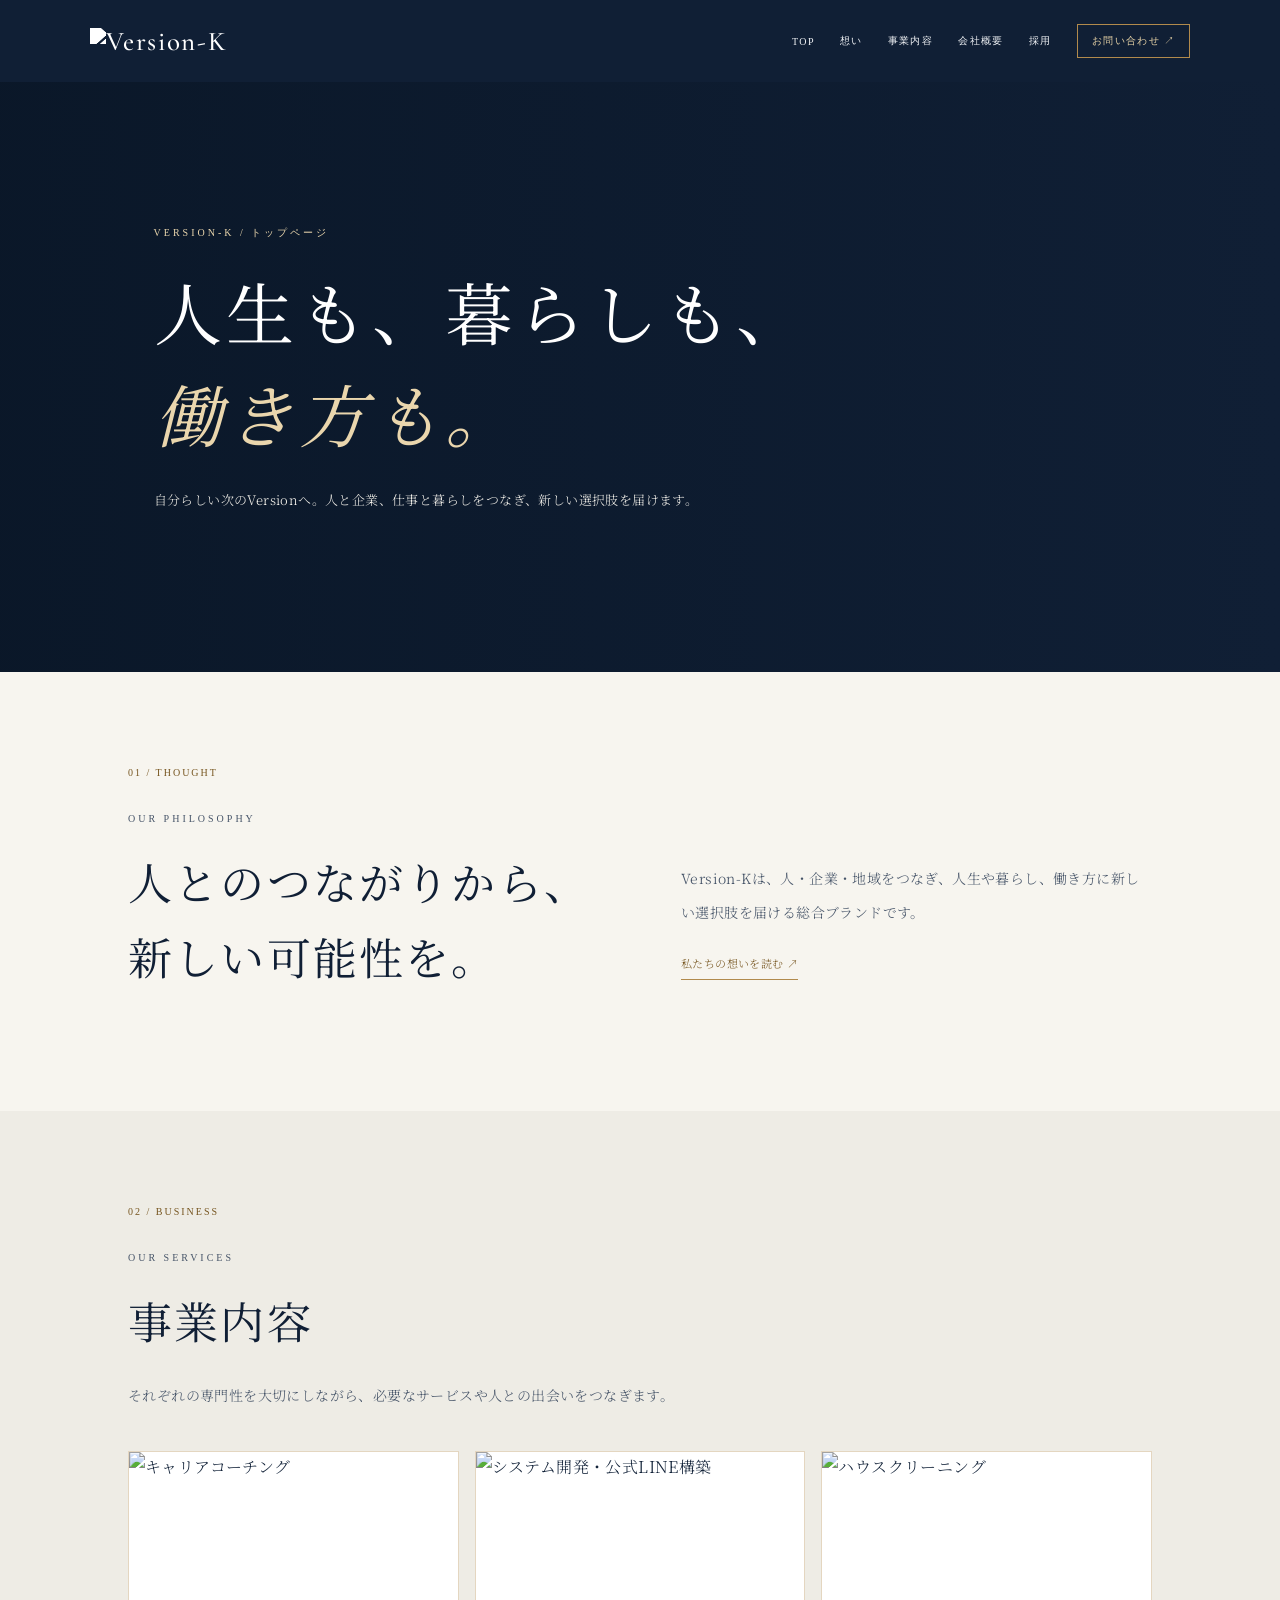
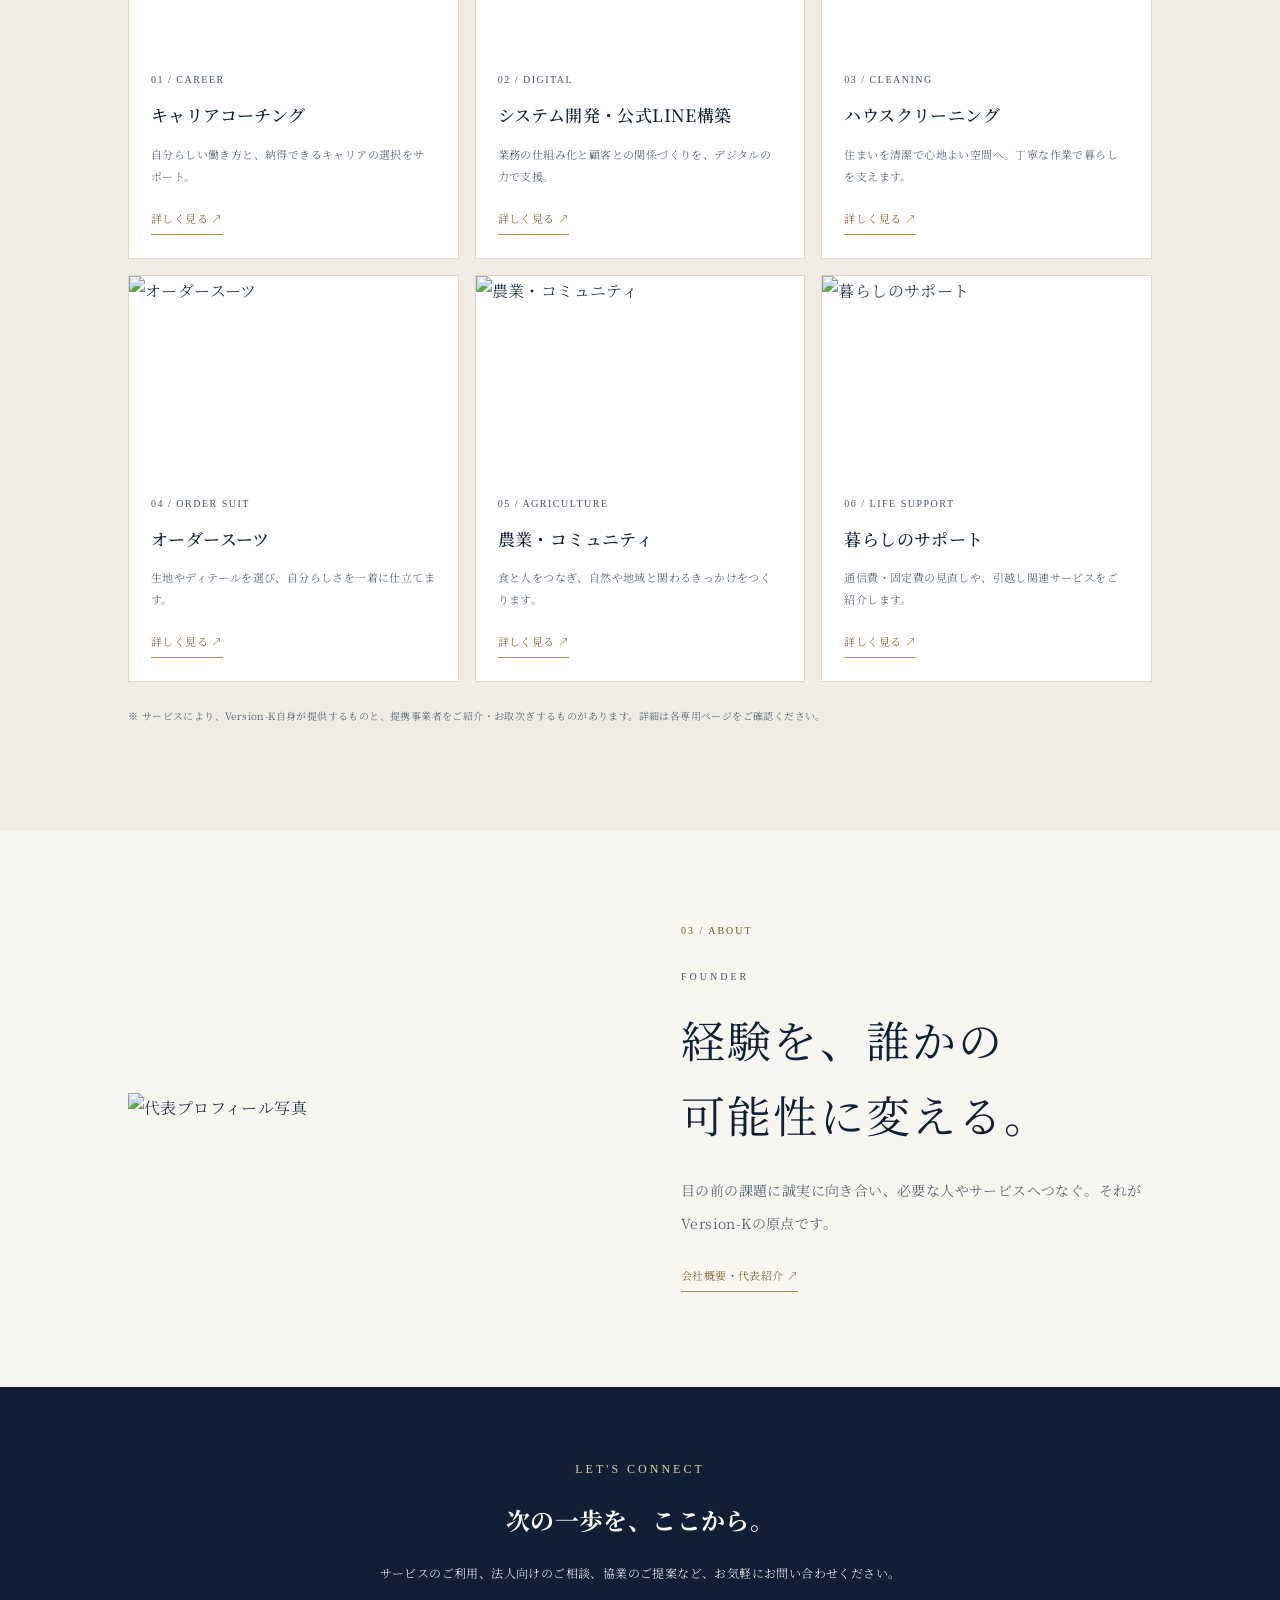
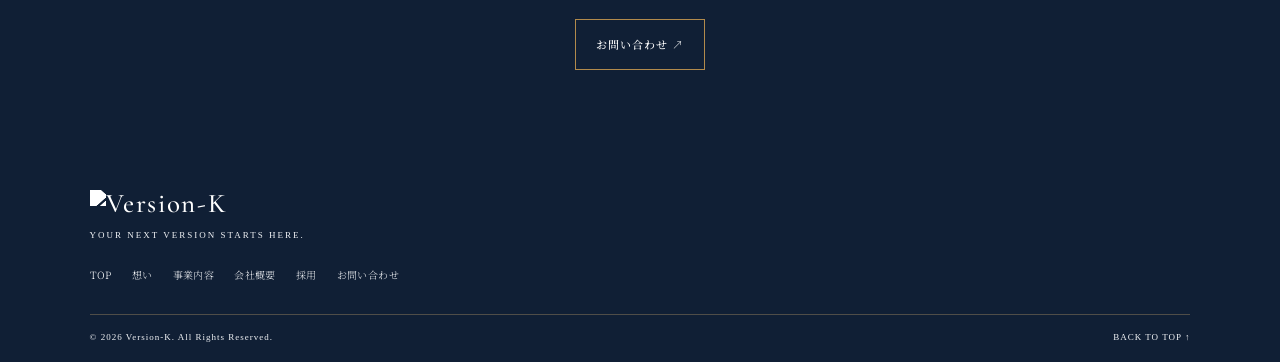
==== index.html @ 2d613522 "Add files via upload" ====
<!doctype html><html lang="ja"><head><meta charset="utf-8"><meta name="viewport" content="width=device-width,initial-scale=1"><meta name="description" content="Version-Kの公式サイト。キャリア、デジタル、暮らし、農業などのサービスをご案内します。"><meta name="theme-color" content="#101f35"><title>トップページ | Version-K</title><link rel="preconnect" href="https://fonts.googleapis.com"><link rel="preconnect" href="https://fonts.gstatic.com" crossorigin><link href="https://fonts.googleapis.com/css2?family=Cormorant+Garamond:wght@400;500;600;700&family=Noto+Serif+JP:wght@300;400;500;600;700&display=swap" rel="stylesheet"><link rel="stylesheet" href="style.css"></head><body><header class="header"><a class="logo" href="index.html" aria-label="Version-K ホーム"><img src="images/version-k-main-logo.png" alt="Version-K"></a><button class="menu-btn" aria-label="メニュー" aria-expanded="false"><i></i><i></i></button><nav class="nav"><a href="index.html">TOP</a><a href="thought.html">想い</a><a href="index.html#business">事業内容</a><a href="company.html">会社概要</a><a href="recruit.html">採用</a><a class="nav-cta" href="contact.html">お問い合わせ ↗</a></nav></header><main><section class="hero"><div class="hero-bg" style="background-image:url(https://images.unsplash.com/photo-1600210492486-724fe5c67fb0?auto=format&fit=crop&w=2200&q=85)"></div><div class="hero-inner"><p class="eyebrow">VERSION-K / トップページ</p><h1>人生も、暮らしも、<br><em>働き方も。</em></h1><p class="hero-copy">自分らしい次のVersionへ。人と企業、仕事と暮らしをつなぎ、新しい選択肢を届けます。</p></div></section>
<section class="section"><div class="section-tag">01 / THOUGHT</div><div class="split"><div><p class="eyebrow dark">OUR PHILOSOPHY</p><h2>人とのつながりから、<br>新しい可能性を。</h2></div><div><p class="lead">Version-Kは、人・企業・地域をつなぎ、人生や暮らし、働き方に新しい選択肢を届ける総合ブランドです。</p><a class="tile-link" href="thought.html">私たちの想いを読む ↗</a></div></div></section>
<section class="section soft" id="business"><div class="section-tag">02 / BUSINESS</div><p class="eyebrow dark">OUR SERVICES</p><h2>事業内容</h2><p class="lead">それぞれの専門性を大切にしながら、必要なサービスや人との出会いをつなぎます。</p><div class="tiles"><a class="tile" href="career.html"><img src="images/business-career.png" alt="キャリアコーチング" loading="lazy"><div class="tile-body"><small>01 / CAREER</small><h3>キャリアコーチング</h3><p>自分らしい働き方と、納得できるキャリアの選択をサポート。</p><span class="tile-link">詳しく見る ↗</span></div></a><a class="tile" href="digital.html"><img src="images/business-system.png" alt="システム開発・公式LINE構築" loading="lazy"><div class="tile-body"><small>02 / DIGITAL</small><h3>システム開発・公式LINE構築</h3><p>業務の仕組み化と顧客との関係づくりを、デジタルの力で支援。</p><span class="tile-link">詳しく見る ↗</span></div></a><a class="tile" href="cleaning.html"><img src="images/business-cleaning.png" alt="ハウスクリーニング" loading="lazy"><div class="tile-body"><small>03 / CLEANING</small><h3>ハウスクリーニング</h3><p>住まいを清潔で心地よい空間へ。丁寧な作業で暮らしを支えます。</p><span class="tile-link">詳しく見る ↗</span></div></a><a class="tile" href="suit.html"><img src="images/business-suit.png" alt="オーダースーツ" loading="lazy"><div class="tile-body"><small>04 / ORDER SUIT</small><h3>オーダースーツ</h3><p>生地やディテールを選び、自分らしさを一着に仕立てます。</p><span class="tile-link">詳しく見る ↗</span></div></a><a class="tile" href="agriculture.html"><img src="images/business-agriculture.jpg" alt="農業・コミュニティ" loading="lazy"><div class="tile-body"><small>05 / AGRICULTURE</small><h3>農業・コミュニティ</h3><p>食と人をつなぎ、自然や地域と関わるきっかけをつくります。</p><span class="tile-link">詳しく見る ↗</span></div></a><a class="tile" href="life-support.html"><img src="images/business-life-support.png" alt="暮らしのサポート" loading="lazy"><div class="tile-body"><small>06 / LIFE SUPPORT</small><h3>暮らしのサポート</h3><p>通信費・固定費の見直しや、引越し関連サービスをご紹介します。</p><span class="tile-link">詳しく見る ↗</span></div></a></div><p class="note">※ サービスにより、Version-K自身が提供するものと、提携事業者をご紹介・お取次ぎするものがあります。詳細は各専用ページをご確認ください。</p></section>
<section class="section"><div class="split"><img src="images/founder.jpg" alt="代表プロフィール写真" loading="lazy"><div><div class="section-tag">03 / ABOUT</div><p class="eyebrow dark">FOUNDER</p><h2>経験を、誰かの<br>可能性に変える。</h2><p class="lead">目の前の課題に誠実に向き合い、必要な人やサービスへつなぐ。それがVersion-Kの原点です。</p><a class="tile-link" href="company.html">会社概要・代表紹介 ↗</a></div></div></section>
<section class="cta"><p class="eyebrow dark">LET'S CONNECT</p><h2>次の一歩を、ここから。</h2><p>サービスのご利用、法人向けのご相談、協業のご提案など、お気軽にお問い合わせください。</p><a class="btn btn-dark" href="contact.html">お問い合わせ ↗</a></section>
</main><footer class="footer"><a class="logo" href="index.html" aria-label="Version-K ホーム"><img src="images/version-k-main-logo.png" alt="Version-K"></a><p>YOUR NEXT VERSION STARTS HERE.</p><nav class="footer-nav"><a href="index.html">TOP</a><a href="thought.html">想い</a><a href="index.html#business">事業内容</a><a href="company.html">会社概要</a><a href="recruit.html">採用</a><a href="contact.html">お問い合わせ</a></nav><div class="footer-bottom"><span>© <span id="year"></span> Version-K. All Rights Reserved.</span><a href="#">BACK TO TOP ↑</a></div></footer><script src="script.js"></script></body></html>
---- style.css ----
*{box-sizing:border-box}html{scroll-behavior:smooth;scroll-padding-top:85px}body{margin:0;background:#f7f6f1;color:#28312b;font-family:"Noto Sans JP",sans-serif;font-weight:300;line-height:1.9}a{color:inherit;text-decoration:none}.header{height:82px;padding:0 7%;display:flex;align-items:center;justify-content:space-between;background:#202923;position:sticky;top:0;z-index:50}.logo{font:500 27px "Playfair Display",serif;letter-spacing:.5px;color:#f5f3ec}.logo span{color:#aab28d}.nav{display:flex;align-items:center;gap:25px;font:10px "Playfair Display",serif;letter-spacing:1.4px;color:#e8e8df}.nav a:hover{color:#b7c09d}.nav-cta{border:1px solid #687267;padding:9px 14px}.menu-btn{display:none}.hero{min-height:590px;position:relative;display:flex;align-items:center;color:#fff;background:#202923;overflow:hidden}.hero-bg{position:absolute;inset:0;background-position:center;background-size:cover;opacity:.58}.hero:after{content:"";position:absolute;inset:0;background:linear-gradient(90deg,rgba(20,29,24,.88),rgba(20,29,24,.28))}.hero-inner{position:relative;z-index:1;margin-left:12%;max-width:760px;padding:90px 7% 90px 0}.eyebrow{font:10px "Playfair Display",serif;letter-spacing:3px;color:#b4bd9b;margin:0 0 20px}.hero h1{font-size:clamp(38px,5.5vw,68px);line-height:1.5;font-weight:400;letter-spacing:.07em;margin:0}.hero h1 em{font-family:"Playfair Display",serif;font-weight:400}.hero-copy{font-size:13px;line-height:2.3;color:#e0e2d9;max-width:600px}.btn{display:inline-flex;align-items:center;gap:30px;padding:14px 20px;font-size:11px;letter-spacing:.08em;font-weight:500;margin-top:22px;transition:.2s}.btn-light{background:#f3f1e9;color:#26332b}.btn-dark{background:#26332b;color:#fff}.btn-outline{border:1px solid #aab39f;color:#fff}.section{padding:95px 10%}.section-tag{font:10px "Playfair Display",serif;letter-spacing:2px;color:#879078;margin-bottom:35px}.eyebrow.dark{color:#7e876e}.section h2{font-size:clamp(29px,4vw,44px);font-weight:400;line-height:1.7;letter-spacing:.05em;margin:0 0 22px}.lead{font-size:14px;color:#667067;line-height:2.4;max-width:820px}.tiles{display:grid;grid-template-columns:repeat(3,1fr);gap:16px;margin-top:38px}.tile{background:#eeeee7;transition:.25s}.tile:hover{transform:translateY(-4px)}.tile img,.tile .tile-photo{width:100%;height:190px;object-fit:cover;display:block}.tile-body{padding:20px 22px 23px}.tile small{font:10px "Playfair Display",serif;letter-spacing:1.5px;color:#8a927d}.tile h3{font-size:17px;font-weight:500;margin:7px 0}.tile p{font-size:11px;color:#70786e;line-height:2}.tile-link{display:inline-block;font-size:11px;border-bottom:1px solid #aeb4a3;padding-bottom:5px;margin-top:10px}.split{display:grid;grid-template-columns:1fr 1fr;gap:8%;align-items:center}.split img{width:100%;max-height:540px;object-fit:cover}.soft{background:#eeeee7}.dark-section{background:#202923;color:#fff}.dark-section .lead{color:#c9cec4}.points{display:grid;grid-template-columns:repeat(3,1fr);gap:25px;margin-top:35px}.point{border-top:1px solid #cdd0c4;padding-top:18px}.point b{font:12px "Playfair Display",serif;color:#929b80}.point h3{font-size:15px;font-weight:500;margin:10px 0}.point p{font-size:11px;color:#727b71}.dark-section .point{border-color:#59635a}.dark-section .point p{color:#c4cabe}.cta{background:#e9e7dd;text-align:center;padding:75px 8%}.cta p{font-size:12px;color:#727a70}.footer{background:#202923;color:#eae9e0;padding:45px 7% 20px}.footer>p{font:9px "Playfair Display",serif;color:#aab28d;letter-spacing:2px}.footer-nav{display:flex;gap:20px;flex-wrap:wrap;font-size:10px;color:#d0d4ca;margin-top:25px}.footer-bottom{border-top:1px solid #485149;margin-top:30px;padding-top:17px;display:flex;justify-content:space-between;font:9px "Playfair Display",serif;letter-spacing:1px;color:#c1c7bb}.note{font-size:10px;color:#858b80;margin-top:24px}.gallery{display:grid;grid-template-columns:repeat(3,1fr);gap:12px;margin-top:30px}.gallery img{width:100%;height:260px;object-fit:cover}.contact-panel{max-width:760px;margin:auto;text-align:center}.contact-panel form{display:grid;gap:14px;text-align:left;margin-top:30px}.contact-panel label{font-size:12px}.contact-panel input,.contact-panel textarea,.contact-panel select{width:100%;padding:13px;border:1px solid #d5d7cd;background:#fff;font:13px inherit}.contact-panel textarea{min-height:140px}.contact-panel button{border:0;cursor:pointer;justify-self:center}.job{background:#fff;padding:25px;margin:15px 0}.job h3{margin:0 0 10px;font-weight:500}.job p{font-size:12px;color:#687067}
@media(max-width:900px){.nav{gap:14px}.nav a{font-size:9px}.tiles{grid-template-columns:repeat(2,1fr)}}
@media(max-width:700px){.header{height:70px;padding:0 6%}.menu-btn{display:flex;flex-direction:column;gap:6px;border:0;background:none;padding:10px}.menu-btn i{display:block;width:24px;height:1px;background:#f2f0e7}.nav{display:none;position:absolute;top:70px;left:0;right:0;background:#202923;padding:22px 7%;flex-direction:column;align-items:flex-start;gap:18px}.nav.open{display:flex}.hero{min-height:530px}.hero-inner{margin-left:8%;padding:70px 8% 70px 0}.section{padding:68px 7%}.tiles,.points,.split{grid-template-columns:1fr}.tile img,.tile .tile-photo{height:220px}.gallery{grid-template-columns:1fr 1fr}.gallery img{height:190px}.footer-bottom{flex-direction:column;gap:8px}.section h2{font-size:30px}}

/* VERSION-K unified luxury identity: Navy x Gold */
:root{--vk-navy:#101f35;--vk-navy-2:#1b2d47;--vk-gold:#c5a46a;--vk-gold-light:#e6d2a6;--vk-paper:#f7f5ef;--vk-ink:#1d2b3d;--vk-muted:#697586}
html,body,button,input,textarea,select{font-family:'Noto Serif JP',serif!important}
body{background:var(--vk-paper)!important;color:var(--vk-ink)!important;letter-spacing:.025em}
.header,.nav,.nav.open,.footer{background:var(--vk-navy)!important}
.logo{font-family:'Cormorant Garamond',serif!important;color:#fff!important;letter-spacing:.06em}
.logo span,.eyebrow,.section-tag,.tile small,.point b,.footer>p{color:var(--vk-gold)!important}
.nav,.footer-nav,.footer-bottom{color:#e9e4d8!important}
.nav a:hover,.footer a:hover{color:var(--vk-gold-light)!important}
.nav-cta{border-color:var(--vk-gold)!important}
.hero{background:var(--vk-navy)!important}
.hero:after{background:linear-gradient(90deg,rgba(10,24,43,.93),rgba(16,31,53,.35))!important}
.hero h1,.section h2,.tile h3,.point h3{font-family:'Noto Serif JP',serif!important}
.hero h1 em{font-family:'Cormorant Garamond','Noto Serif JP',serif!important;color:var(--vk-gold-light)!important}
.hero .eyebrow,.hero .eyebrow.dark{color:var(--vk-gold-light)!important}
.btn-dark,.dark-section{background:var(--vk-navy)!important}
.btn-light{background:var(--vk-gold)!important;color:var(--vk-navy)!important}
.btn-outline{border-color:var(--vk-gold)!important;color:#fff!important}
.section-tag,.eyebrow.dark{color:#9c7a42!important}
.tile{background:#fff!important;border:1px solid rgba(197,164,106,.28)}
.tile small,.tile-link,.point b{color:#9c7a42!important}
.tile-link{border-color:var(--vk-gold)!important}
.soft,.cta{background:#eeece5!important}
.cta h2{color:var(--vk-navy)!important}
.cta .btn{background:var(--vk-navy)!important;color:#fff!important}
.dark-section .lead,.dark-section .point p{color:#d6dce4!important}
.point{border-color:rgba(197,164,106,.55)!important}
.footer-bottom{border-color:rgba(197,164,106,.35)!important}

/* Version-K contact form */
.contact-section{background:var(--vk-paper)}
.contact-panel{max-width:780px;margin:0 auto;text-align:center}
.contact-lead{margin:0 auto 34px!important}
.vk-form{display:grid;gap:20px;text-align:left;margin:36px auto 0;max-width:680px}
.form-row{display:grid;gap:8px}
.form-row>label,.field-label{font-size:13px;font-weight:500;color:var(--vk-navy)}
.required{display:inline-block;margin-left:7px;padding:2px 7px;background:#f4e9e4;color:#9b4d36;font-size:10px;font-weight:400}
.optional{display:inline-block;margin-left:7px;padding:2px 7px;background:#eceeea;color:#6d776c;font-size:10px;font-weight:400}
.vk-form input:not([type=checkbox]),.vk-form textarea{width:100%;padding:14px 15px;border:1px solid #d8d6ce;background:#fff;border-radius:2px;color:var(--vk-ink);font:13px 'Noto Serif JP',serif;outline:none;transition:border-color .2s,box-shadow .2s}
.vk-form input:focus,.vk-form textarea:focus{border-color:var(--vk-gold);box-shadow:0 0 0 3px rgba(197,164,106,.13)}
.vk-form textarea{min-height:170px;resize:vertical;line-height:1.9}
.vk-form input::placeholder,.vk-form textarea::placeholder{color:#a5a8a5}
.vk-multi{position:relative}
.vk-multi-trigger{width:100%;min-height:52px;padding:13px 16px;border:1px solid #d8d6ce;background:#fff;color:#737b83;text-align:left;display:flex;align-items:center;justify-content:space-between;gap:14px;cursor:pointer;font:13px 'Noto Serif JP',serif}
.vk-multi-trigger .has-selection{color:var(--vk-navy)}
.vk-chevron{width:9px;height:9px;border-right:1px solid var(--vk-gold);border-bottom:1px solid var(--vk-gold);transform:rotate(45deg);margin:-5px 4px 0 0;flex:none}
.vk-multi-trigger[aria-expanded=true] .vk-chevron{transform:rotate(225deg);margin-top:5px}
.vk-multi-options{position:absolute;z-index:20;top:calc(100% + 5px);left:0;right:0;max-height:330px;overflow:auto;padding:14px 17px;background:#fff;border:1px solid rgba(197,164,106,.65);box-shadow:0 12px 30px rgba(16,31,53,.13)}
.vk-multi-options[hidden]{display:none}
.multi-group-title{margin:3px 0 9px;color:#92713c;font-size:11px;font-weight:600;letter-spacing:.04em}
.multi-option{display:flex;align-items:center;gap:10px;padding:8px 2px;font-size:12px;color:var(--vk-ink);cursor:pointer}
.multi-option input,.privacy-agree input{width:16px;height:16px;accent-color:var(--vk-navy);flex:none}
.multi-divider{height:1px;background:#e7e3d9;margin:10px 0 13px}
.field-help{font-size:10px;color:#858b91}
.privacy-agree{padding:15px 16px;background:#eeece5;font-size:11px;color:#566171}
.privacy-agree label{display:flex;align-items:center;gap:10px;cursor:pointer}
.privacy-agree a{color:#8c6b36;text-decoration:underline;text-underline-offset:3px}
.hp-field{position:absolute!important;left:-9999px!important;width:1px!important;height:1px!important;overflow:hidden!important}
.vk-submit{justify-self:center;min-width:260px;display:flex;align-items:center;justify-content:space-between;gap:45px;padding:16px 22px;border:1px solid var(--vk-gold);background:var(--vk-navy);color:#fff;font:13px 'Noto Serif JP',serif;letter-spacing:.08em;cursor:pointer;transition:.2s}
.vk-submit:hover{background:#1b3555;transform:translateY(-2px)}
.vk-submit:disabled{opacity:.6;cursor:wait;transform:none}
.form-status{min-height:1.5em;margin:0;text-align:center;font-size:12px}
.form-status.is-error{color:#a34232}
.form-note{text-align:center;color:#7c8490;font-size:10px;margin:0}
.contact-success{max-width:600px;margin:35px auto 0;padding:40px 25px;background:#fff;border:1px solid rgba(197,164,106,.4)}
.contact-success[hidden]{display:none}
.success-mark{width:48px;height:48px;margin:0 auto 18px;border-radius:50%;display:grid;place-items:center;background:var(--vk-navy);color:var(--vk-gold-light);font-size:24px}
.contact-success h3{font-size:20px;font-weight:500;color:var(--vk-navy)}
.contact-success p{font-size:13px;color:#697586}
@media(max-width:700px){.vk-form{gap:17px}.vk-multi-options{max-height:280px}.vk-submit{width:100%;min-width:0}.contact-success{padding:30px 18px}}
.privacy-panel{text-align:left;max-width:820px}.privacy-panel>.lead{margin:0 auto 38px}.privacy-block{padding:23px 0;border-top:1px solid rgba(197,164,106,.38)}.privacy-block h2{font-size:18px;margin:0 0 10px;color:var(--vk-navy)}.privacy-block p{font-size:13px;line-height:2.1;color:#657184}.privacy-block a{color:#8c6b36;text-decoration:underline}.privacy-date{font-size:11px;color:#7c8490;text-align:right;margin-top:25px}

/* Main Version-K logo (updated 2026-11) */
.logo{display:inline-flex;align-items:center;line-height:1;}
.logo img{display:block;width:176px;max-width:42vw;height:auto;max-height:54px;object-fit:contain;filter:brightness(0) invert(1);}
.footer .logo img{max-height:58px;}
@media(max-width:600px){.logo img{width:145px;max-height:46px;}}

/* =========================================================
   VERSION-K ACCESSIBILITY / TEXT CONTRAST PATCH
   Light surfaces use deep navy text; dark surfaces use white.
   ========================================================= */
:root{--vk-text-strong:#14243a;--vk-text-body:#465468;--vk-text-muted:#59677a;--vk-gold-on-light:#76551f;--vk-gold-on-dark:#ead6ad}
body{color:var(--vk-text-strong)!important}
.section:not(.dark-section):not(.yutaka-cta):not(.clean-cta),.contact-section,.privacy-panel{color:var(--vk-text-strong)!important}
.section:not(.dark-section) p,.section:not(.dark-section) li,.section:not(.dark-section) dd,.section:not(.dark-section) small,.lead,.note,.job p{color:var(--vk-text-body)!important}
.section h2,.section h3,.section h4,.contact-panel h2,.privacy-block h2{color:var(--vk-text-strong)!important}
.section-tag,.eyebrow.dark,.tile small,.tile-link,.point b,.clean-page .section-tag,.clean-page .eyebrow.dark,.yutaka-page .section-tag,.yutaka-page .yutaka-food .eyebrow,.digital-kicker,.digital-card .num,.digital-card .sub,.digital-section .digital-quote em{color:var(--vk-gold-on-light)!important}
.tile p,.point p,.flow-step p,.digital-card p,.clean-value p,.clean-promise p,.clean-service p,.clean-gallery figcaption,.yutaka-value p,.yutaka-gallery figcaption,.yutaka-food-steps span,.privacy-block p,.privacy-date,.digital-note{color:#4d5b6d!important}
.tile h3,.point h3,.flow-step h3,.clean-value h3,.clean-promise h3,.clean-service h3,.digital-card h3,.yutaka-food-steps strong,.yutaka-food-steps h3{color:#14243a!important}
.tile,.clean-value,.clean-promise article,.clean-service,.flow-step,.digital-card,.job,.yutaka-value,.yutaka-food-steps>div{color:#14243a}
.dark-section,.digital-dark,.rakubure,.clean-quote,.clean-cta,.yutaka-cta,.philosophy,.promise,.gallery-section{color:#fff!important}
.dark-section p,.dark-section li,.dark-section .lead,.digital-dark p,.rakubure p,.clean-quote p,.clean-cta p,.yutaka-cta p,.philosophy p,.promise p{color:#e5eaf0!important}
.dark-section h2,.dark-section h3,.digital-dark h2,.digital-dark h3,.rakubure h3,.clean-quote h2,.clean-cta h2,.yutaka-cta h2,.philosophy h2,.promise h2,.gallery-section h2{color:#fff!important}
.dark-section .eyebrow,.digital-dark .digital-kicker,.rakubure .eyebrow,.clean-quote .en,.clean-cta .eyebrow,.yutaka-cta .eyebrow,.gallery-section .section-no{color:var(--vk-gold-on-dark)!important}
.yutaka-page{color:#203629!important}.yutaka-page .section:not(.yutaka-cta) h2,.yutaka-page .section:not(.yutaka-cta) h3{color:#183426!important}.yutaka-page .section:not(.yutaka-cta) p,.yutaka-page .section:not(.yutaka-cta) li,.yutaka-page .yutaka-value p,.yutaka-page .yutaka-food-steps span{color:#405347!important}.yutaka-page .section-tag,.yutaka-page .yutaka-food .eyebrow,.yutaka-page .yutaka-value .num,.yutaka-page .yutaka-food-steps b{color:#76551f!important}
.clean-page .section:not(.clean-quote):not(.clean-cta) p,.clean-page .section:not(.clean-quote):not(.clean-cta) li{color:#465468!important}.clean-page .clean-value p,.clean-page .clean-promise p,.clean-page .clean-service p,.clean-page .clean-gallery figcaption{color:#4b596b!important}
.suit-page .intro-copy p,.suit-page .feature p,.suit-page .flow-card p,.suit-page .suit-note{color:#555b61!important}.suit-page .section-no,.suit-page .section-head h2 small,.suit-page .intro-copy .kicker,.suit-page .feature b,.suit-page .flow-card span{color:#765b32!important}.suit-page .philosophy p,.suit-page .promise p{color:#e2e6eb!important}.suit-page .philosophy h2,.suit-page .promise h2{color:#fff!important}
.vk-form label,.field-label{color:#14243a!important}.field-help,.form-note,.form-status{color:#536174!important}.form-status.is-error{color:#9b2f24!important}.privacy-agree{color:#35445a!important}.privacy-agree a{color:#76551f!important}.contact-success p{color:#4d5b6d!important}::placeholder{color:#697586!important;opacity:1}
.hero .hero-inner,.hero .hero-inner h1,.hero .hero-copy,.clean-page .hero .hero-inner,.digital-hero .hero-inner{color:#fff!important}.hero .hero-inner .eyebrow,.clean-page .hero .eyebrow,.digital-hero .digital-kicker{color:#ead6ad!important}.hero .hero-inner h1 em{color:#ead6ad!important}
.section:not(.dark-section) a:not(.btn),.privacy-panel a{text-decoration-color:rgba(118,85,31,.55)}.section:not(.dark-section) a:not(.btn):hover{color:#76551f!important}
@media(max-width:700px){.section:not(.dark-section) p,.section:not(.dark-section) li{color:#465468!important}}
/* Suit page custom sections (page has its own independent markup) */
.intro-copy p,.feature p,.flow-card p,.suit-note{color:#555b61!important}
.section-no,.section-head h2 small,.intro-copy .kicker,.feature b,.flow-card span{color:#765b32!important}
.philosophy p,.promise p{color:#e2e6eb!important}
.philosophy h2,.promise h2{color:#fff!important}

/* =========================================================
   VERSION-K GLOBAL BRAND SYSTEM: NAVY × GOLD
   Consistent readable contrast across all standard pages.
   ========================================================= */
:root{--vk-navy:#101f35;--vk-navy-2:#1b2d47;--vk-gold:#b18a4c;--vk-gold-light:#e6d2a6;--vk-paper:#f7f5ef;--vk-body:#465468}
.header,.footer{background:var(--vk-navy)!important}
.nav a,.footer a,.footer p,.footer-bottom{color:#f1f3f6!important}
.nav .nav-cta{border-color:var(--vk-gold)!important;color:var(--vk-gold-light)!important}
.nav a:hover,.footer a:hover{color:var(--vk-gold-light)!important}
.hero:after{background:linear-gradient(90deg,rgba(10,23,40,.94),rgba(16,31,53,.35))!important}
.hero .eyebrow,.hero .hero-copy{color:#f0eee8!important}
.hero h1,.hero h1 em{color:#fff!important}
.hero h1 em{color:var(--vk-gold-light)!important}
.section,.contact-section{background:var(--vk-paper);color:var(--vk-navy)}
.section h2,.section h3,.section h4{color:var(--vk-navy)!important}
.section p,.section li,.section dd,.section small,.lead,.note{color:var(--vk-body)}
.section-tag,.eyebrow.dark{color:#76551f!important}
.btn,.btn-dark{background:var(--vk-navy)!important;color:#fff!important;border:1px solid var(--vk-gold)!important}
.btn:hover,.btn-dark:hover{background:var(--vk-gold)!important;color:var(--vk-navy)!important}
.cta{background:var(--vk-navy)!important;color:#fff!important}
.cta h2,.cta p{color:#fff!important}
.cta .eyebrow{color:var(--vk-gold-light)!important}
.point,.job,.tile,.card{border-color:rgba(177,138,76,.35)}
.point b,.tile small{color:#76551f!important}
.footer .logo img{filter:brightness(0) invert(1)!important}
@media(max-width:800px){
 .nav{background:var(--vk-navy)!important}
 .nav a{color:#fff!important}
}

/* Logo visibility fix: white mark on navy header/footer */
.header .logo img,.footer .logo img{filter:brightness(0) invert(1)!important;opacity:1!important;}
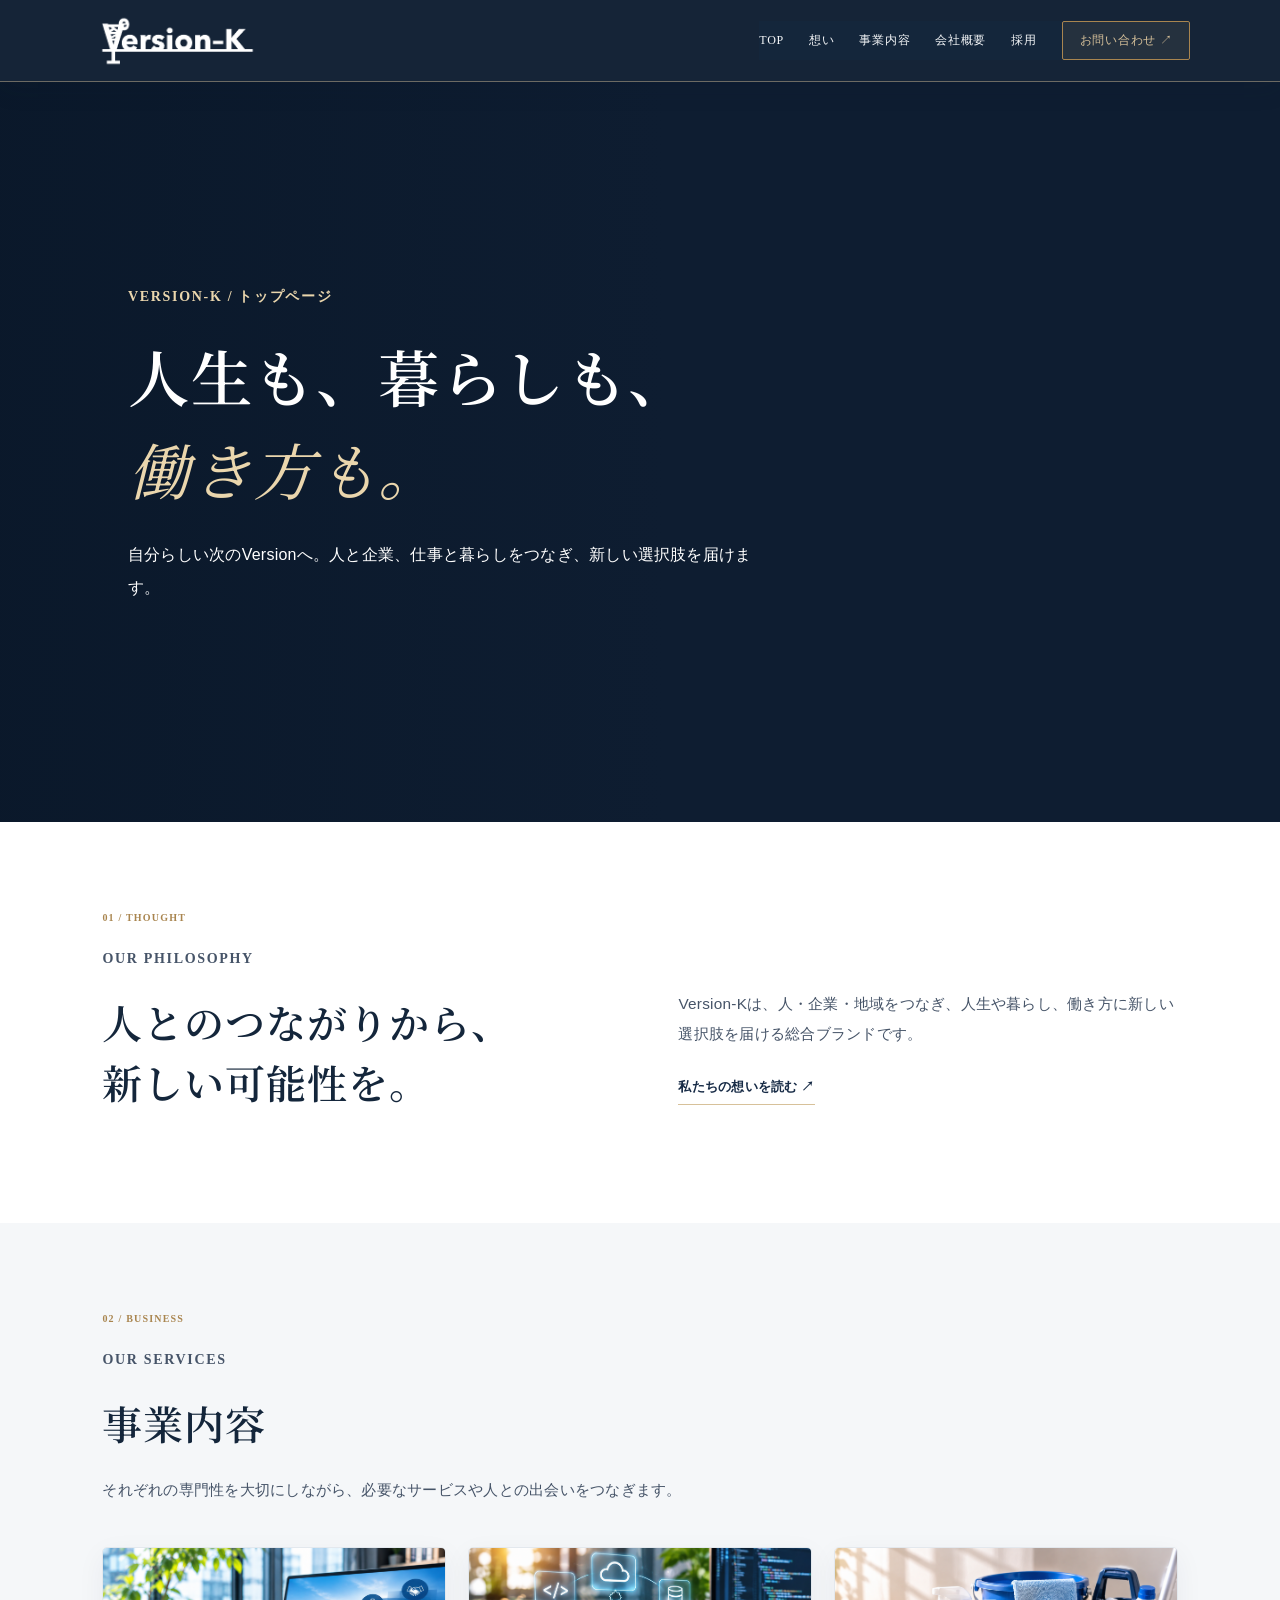
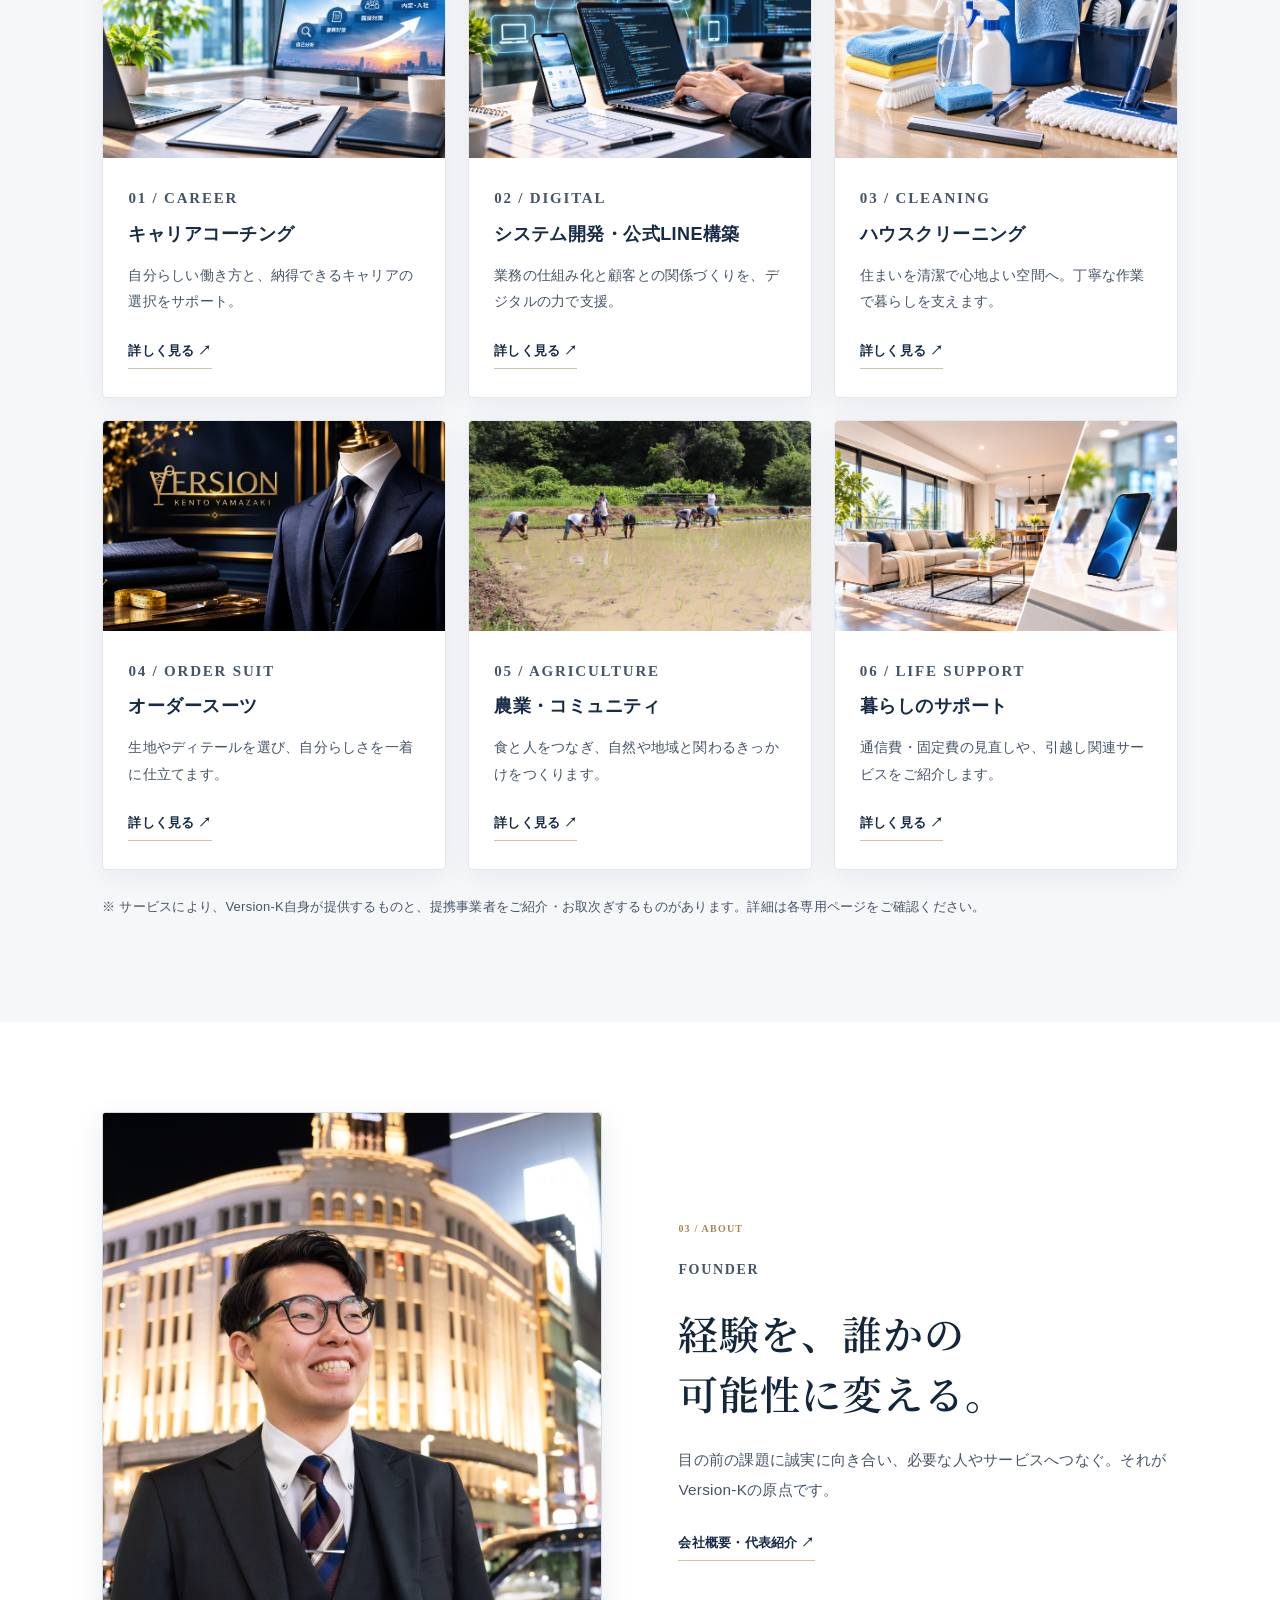
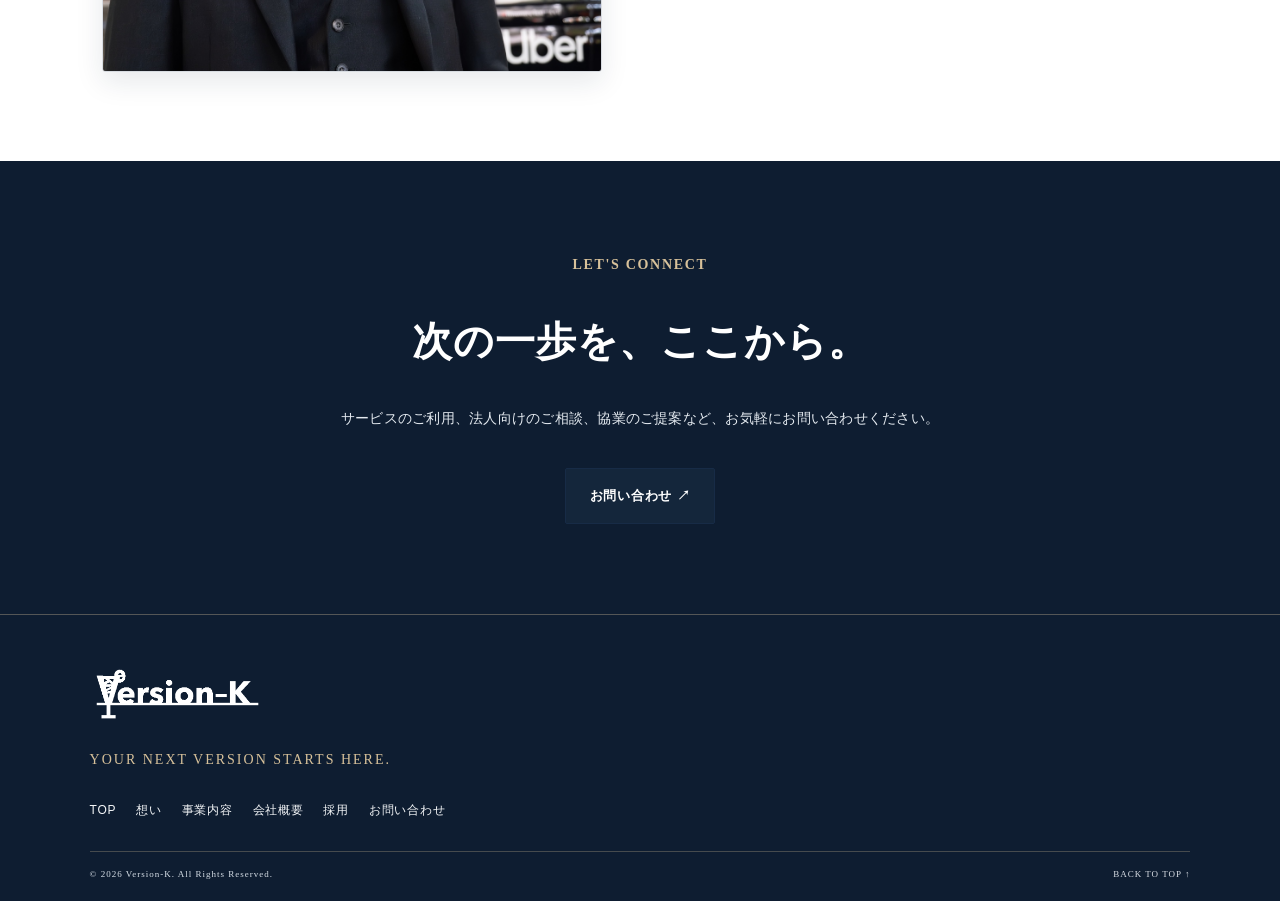
==== commit fca7fca4: "Add files via upload" ====
--- a/index.html
+++ b/index.html
@@ -1,4 +1,6 @@
-<!doctype html><html lang="ja"><head><meta charset="utf-8"><meta name="viewport" content="width=device-width,initial-scale=1"><meta name="description" content="Version-Kの公式サイト。キャリア、デジタル、暮らし、農業などのサービスをご案内します。"><meta name="theme-color" content="#101f35"><title>トップページ | Version-K</title><link rel="preconnect" href="https://fonts.googleapis.com"><link rel="preconnect" href="https://fonts.gstatic.com" crossorigin><link href="https://fonts.googleapis.com/css2?family=Cormorant+Garamond:wght@400;500;600;700&family=Noto+Serif+JP:wght@300;400;500;600;700&display=swap" rel="stylesheet"><link rel="stylesheet" href="style.css"></head><body><header class="header"><a class="logo" href="index.html" aria-label="Version-K ホーム"><img src="images/version-k-main-logo.png" alt="Version-K"></a><button class="menu-btn" aria-label="メニュー" aria-expanded="false"><i></i><i></i></button><nav class="nav"><a href="index.html">TOP</a><a href="thought.html">想い</a><a href="index.html#business">事業内容</a><a href="company.html">会社概要</a><a href="recruit.html">採用</a><a class="nav-cta" href="contact.html">お問い合わせ ↗</a></nav></header><main><section class="hero"><div class="hero-bg" style="background-image:url(https://images.unsplash.com/photo-1600210492486-724fe5c67fb0?auto=format&fit=crop&w=2200&q=85)"></div><div class="hero-inner"><p class="eyebrow">VERSION-K / トップページ</p><h1>人生も、暮らしも、<br><em>働き方も。</em></h1><p class="hero-copy">自分らしい次のVersionへ。人と企業、仕事と暮らしをつなぎ、新しい選択肢を届けます。</p></div></section>
+<!doctype html><html lang="ja"><head><meta charset="utf-8"><meta name="viewport" content="width=device-width,initial-scale=1"><meta name="description" content="Version-Kの公式サイト。キャリア、デジタル、暮らし、農業などのサービスをご案内します。"><meta name="theme-color" content="#101f35"><title>トップページ | Version-K</title><link rel="preconnect" href="https://fonts.googleapis.com"><link rel="preconnect" href="https://fonts.gstatic.com" crossorigin><link href="https://fonts.googleapis.com/css2?family=Cormorant+Garamond:wght@400;500;600;700&family=Noto+Serif+JP:wght@300;400;500;600;700&display=swap" rel="stylesheet"><link rel="stylesheet" href="style.css"><link rel="stylesheet" href="premium-final.css">
+<link rel="stylesheet" href="modern-luxury.css">
+</head><body><header class="header"><a class="logo" href="index.html" aria-label="Version-K ホーム"><img src="images/version-k-main-logo.png" alt="Version-K"></a><button class="menu-btn" aria-label="メニュー" aria-expanded="false"><i></i><i></i></button><nav class="nav"><a href="index.html">TOP</a><a href="thought.html">想い</a><a href="index.html#business">事業内容</a><a href="company.html">会社概要</a><a href="recruit.html">採用</a><a class="nav-cta" href="contact.html">お問い合わせ ↗</a></nav></header><main><section class="hero"><div class="hero-bg" style="background-image:url(https://images.unsplash.com/photo-1600210492486-724fe5c67fb0?auto=format&fit=crop&w=2200&q=85)"></div><div class="hero-inner"><p class="eyebrow">VERSION-K / トップページ</p><h1>人生も、暮らしも、<br><em>働き方も。</em></h1><p class="hero-copy">自分らしい次のVersionへ。人と企業、仕事と暮らしをつなぎ、新しい選択肢を届けます。</p></div></section>
 <section class="section"><div class="section-tag">01 / THOUGHT</div><div class="split"><div><p class="eyebrow dark">OUR PHILOSOPHY</p><h2>人とのつながりから、<br>新しい可能性を。</h2></div><div><p class="lead">Version-Kは、人・企業・地域をつなぎ、人生や暮らし、働き方に新しい選択肢を届ける総合ブランドです。</p><a class="tile-link" href="thought.html">私たちの想いを読む ↗</a></div></div></section>
 <section class="section soft" id="business"><div class="section-tag">02 / BUSINESS</div><p class="eyebrow dark">OUR SERVICES</p><h2>事業内容</h2><p class="lead">それぞれの専門性を大切にしながら、必要なサービスや人との出会いをつなぎます。</p><div class="tiles"><a class="tile" href="career.html"><img src="images/business-career.png" alt="キャリアコーチング" loading="lazy"><div class="tile-body"><small>01 / CAREER</small><h3>キャリアコーチング</h3><p>自分らしい働き方と、納得できるキャリアの選択をサポート。</p><span class="tile-link">詳しく見る ↗</span></div></a><a class="tile" href="digital.html"><img src="images/business-system.png" alt="システム開発・公式LINE構築" loading="lazy"><div class="tile-body"><small>02 / DIGITAL</small><h3>システム開発・公式LINE構築</h3><p>業務の仕組み化と顧客との関係づくりを、デジタルの力で支援。</p><span class="tile-link">詳しく見る ↗</span></div></a><a class="tile" href="cleaning.html"><img src="images/business-cleaning.png" alt="ハウスクリーニング" loading="lazy"><div class="tile-body"><small>03 / CLEANING</small><h3>ハウスクリーニング</h3><p>住まいを清潔で心地よい空間へ。丁寧な作業で暮らしを支えます。</p><span class="tile-link">詳しく見る ↗</span></div></a><a class="tile" href="suit.html"><img src="images/business-suit.png" alt="オーダースーツ" loading="lazy"><div class="tile-body"><small>04 / ORDER SUIT</small><h3>オーダースーツ</h3><p>生地やディテールを選び、自分らしさを一着に仕立てます。</p><span class="tile-link">詳しく見る ↗</span></div></a><a class="tile" href="agriculture.html"><img src="images/business-agriculture.jpg" alt="農業・コミュニティ" loading="lazy"><div class="tile-body"><small>05 / AGRICULTURE</small><h3>農業・コミュニティ</h3><p>食と人をつなぎ、自然や地域と関わるきっかけをつくります。</p><span class="tile-link">詳しく見る ↗</span></div></a><a class="tile" href="life-support.html"><img src="images/business-life-support.png" alt="暮らしのサポート" loading="lazy"><div class="tile-body"><small>06 / LIFE SUPPORT</small><h3>暮らしのサポート</h3><p>通信費・固定費の見直しや、引越し関連サービスをご紹介します。</p><span class="tile-link">詳しく見る ↗</span></div></a></div><p class="note">※ サービスにより、Version-K自身が提供するものと、提携事業者をご紹介・お取次ぎするものがあります。詳細は各専用ページをご確認ください。</p></section>
 <section class="section"><div class="split"><img src="images/founder.jpg" alt="代表プロフィール写真" loading="lazy"><div><div class="section-tag">03 / ABOUT</div><p class="eyebrow dark">FOUNDER</p><h2>経験を、誰かの<br>可能性に変える。</h2><p class="lead">目の前の課題に誠実に向き合い、必要な人やサービスへつなぐ。それがVersion-Kの原点です。</p><a class="tile-link" href="company.html">会社概要・代表紹介 ↗</a></div></div></section>
--- a/premium-final.css
+++ b/premium-final.css
@@ -0,0 +1,518 @@
+
+/* ==========================================================
+   VERSION-K PREMIUM REDESIGN / FULL SITE
+   Navy background · champagne-gold typography · luminous frames
+   ========================================================== */
+:root{
+  --vk-navy:#071629;
+  --vk-navy-deep:#040d19;
+  --vk-navy-mid:#0c2038;
+  --vk-navy-card:#102943;
+  --vk-gold:#c9a96e;
+  --vk-gold-bright:#f0dca9;
+  --vk-gold-soft:#dfc58f;
+  --vk-copy:#eadbb9;
+  --vk-copy-muted:#cdbb96;
+  --vk-line:rgba(201,169,110,.56);
+  --vk-glow:rgba(201,169,110,.25);
+}
+*{box-sizing:border-box}
+html{background:var(--vk-navy)!important;scroll-behavior:smooth;scroll-padding-top:88px}
+body{
+  margin:0!important;background:var(--vk-navy)!important;color:var(--vk-copy)!important;
+  font-family:"Noto Serif JP",serif!important;font-weight:400;line-height:1.9!important;
+  letter-spacing:.025em;overflow-x:hidden;
+}
+body p,body li,body dd,body dt,body label,body small,body figcaption,
+body .lead,body .hero-copy,body .note,body .job p{
+  color:var(--vk-copy)!important;opacity:1!important;line-height:2!important;
+}
+body h1,body h2,body h3,body h4,body h5,body h6,
+body .section-title,body .tile h3,body .point h3{
+  color:var(--vk-gold-bright)!important;opacity:1!important;
+  font-family:"Noto Serif JP",serif!important;font-weight:500!important;
+  line-height:1.55!important;letter-spacing:.045em;
+}
+body h1{font-size:clamp(36px,5.2vw,68px)!important}
+body h2{font-size:clamp(27px,3.5vw,43px)!important}
+body h3{font-size:clamp(19px,2vw,26px)!important}
+body .eyebrow,body .section-tag,body .section-no,body .kicker,
+body .digital-kicker,body .tile small,body .point b,
+body .num,body .sub,body .section-head h2 small{
+  color:var(--vk-gold)!important;opacity:1!important;
+  letter-spacing:.14em!important;
+}
+/* Site canvas and section surfaces */
+body,body main,body main>section,body .section,body .soft,
+body .dark-section,body .cta,body .career-section,body .career-message,
+body .career-quote,body .career-cta,body .company-content,
+body .company-values,body .company-business,body .company-contact,
+body .digital-section,body .digital-dark,body .digital-flow,
+body .digital-note,body .clean-quote,body .clean-cta,
+body .clean-page .section,body .yutaka-page .section,
+body .yutaka-food,body .yutaka-cta,body .gallery-section,
+body .philosophy,body .promise,body .lux-section,
+body .independence,body .contact-panel,body .contact-section,
+body .privacy-section,body .recruit-section,body .thought-section{
+  background-color:var(--vk-navy)!important;color:var(--vk-copy)!important;
+}
+/* Main section spacing and content width */
+body .section,body .lux-section,body .gallery-section,
+body .philosophy,body .promise,body .contact-panel{
+  padding-top:clamp(66px,8vw,112px)!important;
+  padding-bottom:clamp(66px,8vw,112px)!important;
+}
+body .section{padding-left:clamp(22px,8vw,130px)!important;padding-right:clamp(22px,8vw,130px)!important}
+body .section-tag{margin-bottom:24px!important}
+body .lead{max-width:820px!important;font-size:clamp(14px,1.25vw,17px)!important}
+body .split{gap:clamp(28px,6vw,88px)!important}
+body .split img{width:100%;max-height:560px;object-fit:cover}
+/* Hero */
+body .hero,body .lux-hero{
+  min-height:clamp(570px,68vw,790px)!important;
+  position:relative!important;isolation:isolate;overflow:hidden;
+  background:var(--vk-navy)!important;color:var(--vk-copy)!important;
+}
+body .hero-bg{opacity:.58!important;filter:saturate(.78) contrast(1.04)}
+body .hero:after,body .lux-hero:before{
+  background:linear-gradient(90deg,rgba(4,13,25,.96) 0%,rgba(7,22,41,.82) 48%,rgba(7,22,41,.32) 100%)!important;
+}
+body .lux-hero:after{background:linear-gradient(0deg,rgba(4,13,25,.78),transparent 55%)!important}
+body .hero-inner{max-width:850px!important;margin-left:clamp(28px,10vw,170px)!important;padding-right:28px!important}
+body .hero h1,body .hero h1 em,body .hero .hero-copy,
+body .lux-hero h1,body .lux-hero p{color:var(--vk-copy)!important}
+body .hero h1 em,body .lux-hero h1 em{color:var(--vk-gold-bright)!important}
+body .hero .eyebrow,body .lux-hero .kicker{color:var(--vk-gold-bright)!important}
+/* Navigation */
+body .header,body .suit-header{
+  height:82px!important;background:rgba(4,13,25,.96)!important;
+  border-bottom:1px solid var(--vk-line)!important;
+  box-shadow:0 8px 30px rgba(0,0,0,.2)!important;
+  backdrop-filter:blur(14px);
+}
+body .suit-header{position:absolute!important}
+body .logo,body .suit-logo{color:var(--vk-gold-bright)!important}
+body .logo img,body .suit-logo img{filter:brightness(0) invert(1)!important;opacity:1!important}
+body .nav,body .suit-nav{color:var(--vk-copy)!important}
+body .nav a,body .suit-nav a,body .footer-nav a,body .footer-links a{
+  color:var(--vk-copy)!important;transition:color .25s ease,text-shadow .25s ease;
+}
+body .nav a:hover,body .suit-nav a:hover,body .footer-nav a:hover,body .footer-links a:hover{
+  color:var(--vk-gold-bright)!important;text-shadow:0 0 13px var(--vk-glow);
+}
+body .nav-cta,body .suit-nav .nav-contact{
+  color:var(--vk-gold-bright)!important;border:1px solid var(--vk-gold)!important;
+  background:rgba(201,169,110,.06)!important;padding:10px 16px!important;
+}
+/* Cards and content blocks */
+body .tile,body .job,body .point,body .feature,body .flow-card,
+body .flow-step,body .digital-card,body .clean-value,body .clean-promise,
+body .clean-service,body .yutaka-value,body .yutaka-food-steps>div,
+body .support-flow>div,body .career-values>*,body .career-flow>*,
+body .company-values>*,body .contact-success,body .privacy-agree,
+body .gallery-card,body .intro-copy,body .form-card,body .contact-panel,
+body .vk-multi-options,body .profile-card,body .business-card{
+  background:linear-gradient(145deg,var(--vk-navy-mid),var(--vk-navy-card))!important;
+  color:var(--vk-copy)!important;border:1px solid var(--vk-line)!important;
+  border-radius:3px!important;
+  box-shadow:0 12px 34px rgba(0,0,0,.2),inset 0 1px 0 rgba(240,220,169,.04)!important;
+  transition:transform .28s ease,border-color .28s ease,box-shadow .28s ease!important;
+}
+body .tile{overflow:hidden}
+body .tile img,body .tile .tile-photo{height:210px!important;object-fit:cover!important;display:block}
+body .tile-body{padding:23px 24px 26px!important}
+body .tile h3,body .point h3,body .feature h3,body .flow-card h4,
+body .flow-step h3,body .digital-card h3,body .clean-value h3,
+body .clean-service h3,body .yutaka-value h3{
+  color:var(--vk-gold-bright)!important;
+}
+body .tile p,body .point p,body .feature p,body .flow-card p,
+body .flow-step p,body .digital-card p,body .clean-value p,
+body .clean-promise p,body .clean-service p,body .yutaka-value p{
+  color:var(--vk-copy)!important;font-size:13px!important;
+}
+body .tile:hover,body .job:hover,body .point:hover,body .feature:hover,
+body .flow-card:hover,body .flow-step:hover,body .digital-card:hover,
+body .clean-value:hover,body .clean-service:hover,body .yutaka-value:hover,
+body .career-values>*:hover,body .career-flow>*:hover{
+  transform:translateY(-4px)!important;border-color:var(--vk-gold-bright)!important;
+  box-shadow:0 0 0 1px rgba(240,220,169,.16),0 0 24px var(--vk-glow),0 18px 38px rgba(0,0,0,.24)!important;
+}
+/* Images and gallery */
+body img{max-width:100%;height:auto}
+body .split img,body .gallery img,body .gallery-grid img,
+body .yutaka-gallery img,body .clean-gallery img,body .story-image,
+body .hero-photo,body .suit-intro img{
+  border:1px solid var(--vk-line)!important;box-shadow:0 14px 38px rgba(0,0,0,.25)!important;
+}
+body .gallery,body .gallery-grid{gap:16px!important}
+body .gallery img{object-fit:cover!important}
+body .gallery-grid figure{border:1px solid var(--vk-line)!important}
+body .gallery-grid figcaption{color:var(--vk-gold-bright)!important}
+/* Buttons */
+body .btn,body .btn-light,body .btn-dark,body .btn-outline,
+body .gold-link,body .contact-button,body .vk-submit,
+body button[type=submit]{
+  display:inline-flex;align-items:center;justify-content:center;gap:16px;
+  min-height:48px;padding:13px 24px!important;
+  color:var(--vk-gold-bright)!important;
+  background:rgba(201,169,110,.07)!important;
+  border:1px solid var(--vk-gold)!important;border-radius:2px!important;
+  font-family:"Noto Serif JP",serif!important;letter-spacing:.08em;
+  transition:all .28s ease!important;cursor:pointer;
+}
+body .btn:hover,body .btn-light:hover,body .btn-dark:hover,body .btn-outline:hover,
+body .gold-link:hover,body .contact-button:hover,body .vk-submit:hover,
+body button[type=submit]:hover{
+  color:var(--vk-navy)!important;background:var(--vk-gold-bright)!important;
+  border-color:var(--vk-gold-bright)!important;
+  box-shadow:0 0 12px var(--vk-glow),0 0 26px var(--vk-glow)!important;
+  transform:translateY(-2px);
+}
+body .cta{background:linear-gradient(135deg,#0c2038,#071629)!important;text-align:center}
+body .cta h2,body .cta p{color:var(--vk-copy)!important}
+body .cta .eyebrow{color:var(--vk-gold)!important}
+/* Forms */
+body .contact-section,body .contact-panel{background:var(--vk-navy)!important}
+body .contact-panel{max-width:850px!important;margin:auto!important}
+body .contact-panel h2,body .contact-panel h3{color:var(--vk-gold-bright)!important}
+body .contact-panel p{color:var(--vk-copy)!important}
+body .vk-form{max-width:720px!important;margin:34px auto 0!important;gap:19px!important}
+body .form-row>label,body .field-label,body .vk-form label{color:var(--vk-gold-bright)!important}
+body input,body textarea,body select,
+body .contact-panel input,body .contact-panel textarea,body .contact-panel select,
+body .vk-form input:not([type=checkbox]),body .vk-form textarea{
+  width:100%;padding:14px 15px!important;background:#08192d!important;
+  color:var(--vk-gold-bright)!important;border:1px solid rgba(201,169,110,.7)!important;
+  border-radius:2px!important;font:14px "Noto Serif JP",serif!important;
+}
+body input::placeholder,body textarea::placeholder{color:#b9a77f!important;opacity:1!important}
+body input:focus,body textarea:focus,body select:focus{
+  outline:none!important;border-color:var(--vk-gold-bright)!important;
+  box-shadow:0 0 0 3px rgba(201,169,110,.15),0 0 16px rgba(201,169,110,.13)!important;
+}
+body .required{background:rgba(201,169,110,.16)!important;color:var(--vk-gold-bright)!important}
+body .optional{background:rgba(201,169,110,.1)!important;color:var(--vk-copy-muted)!important}
+body .field-help,body .form-note,body .form-status{color:var(--vk-copy-muted)!important}
+body .privacy-agree{background:var(--vk-navy-mid)!important;color:var(--vk-copy)!important}
+body .privacy-agree a,body .privacy-block a{color:var(--vk-gold-bright)!important}
+body .contact-success{background:var(--vk-navy-mid)!important;color:var(--vk-copy)!important}
+body .contact-success h3{color:var(--vk-gold-bright)!important}
+body .contact-success p{color:var(--vk-copy)!important}
+/* Agriculture and suit bespoke sections */
+body .yutaka-page,body .clean-page,body .suit-page{background:var(--vk-navy)!important;color:var(--vk-copy)!important}
+body .yutaka-page .section h2,body .yutaka-page .section h3,
+body .clean-page .section h2,body .clean-page .section h3,
+body .suit-page .section-head h2,body .suit-page .intro-copy h3{
+  color:var(--vk-gold-bright)!important;
+}
+body .yutaka-page .section p,body .clean-page .section p,
+body .suit-page .intro-copy p,body .suit-page .feature p,
+body .suit-page .flow-card p{color:var(--vk-copy)!important}
+body .philosophy,body .promise,body .clean-quote,body .clean-cta,
+body .yutaka-cta,body .digital-dark,body .dark-section{
+  background:linear-gradient(135deg,#102943,#071629)!important;color:var(--vk-copy)!important;
+  border-top:1px solid rgba(201,169,110,.24)!important;
+  border-bottom:1px solid rgba(201,169,110,.24)!important;
+}
+body .philosophy h2,body .promise h2,body .clean-quote h2,
+body .clean-cta h2,body .yutaka-cta h2,body .digital-dark h2,
+body .dark-section h2{color:var(--vk-gold-bright)!important}
+body .philosophy p,body .promise p,body .clean-quote p,
+body .clean-cta p,body .yutaka-cta p,body .digital-dark p,
+body .dark-section p{color:var(--vk-copy)!important}
+body .lux-section,body .independence,body .gallery-section,
+body .contact-panel,body .suit-footer{
+  background:var(--vk-navy)!important;color:var(--vk-copy)!important;
+}
+body .section-head h2,body .intro-copy h3,body .feature h4,
+body .flow-card h4{color:var(--vk-gold-bright)!important}
+body .intro-copy p,body .feature p,body .flow-card p{color:var(--vk-copy)!important}
+body .contact-panel .kicker{color:var(--vk-gold)!important}
+body .contact-panel .contact-button{color:var(--vk-gold-bright)!important;border-color:var(--vk-gold)!important}
+/* Footer */
+body .footer,body .suit-footer{
+  background:var(--vk-navy-deep)!important;color:var(--vk-copy)!important;
+  border-top:1px solid var(--vk-line)!important;padding-top:48px!important;
+}
+body .footer>p,body .footer-nav,body .footer-bottom,
+body .footer-bottom a,body .suit-footer p{color:var(--vk-copy-muted)!important}
+body .footer-bottom{border-color:var(--vk-line)!important}
+/* Fine details and accessibility */
+body hr,body .divider,body .hero-line{border-color:var(--vk-line)!important;background:var(--vk-line)!important}
+body a:focus-visible,body button:focus-visible{outline:2px solid var(--vk-gold-bright)!important;outline-offset:4px!important}
+body table{border-collapse:collapse;width:100%;color:var(--vk-copy)!important}
+body th,body td{border-bottom:1px solid var(--vk-line)!important;padding:13px 15px;color:var(--vk-copy)!important}
+body th{color:var(--vk-gold-bright)!important;background:var(--vk-navy-mid)!important}
+/* Responsive layout */
+@media(max-width:900px){
+ body .tiles{grid-template-columns:repeat(2,minmax(0,1fr))!important}
+ body .points,body .feature-row,body .support-flow{grid-template-columns:repeat(2,minmax(0,1fr))!important}
+ body .section{padding-left:6%!important;padding-right:6%!important}
+}
+@media(max-width:700px){
+ html{scroll-padding-top:70px}
+ body .header{height:70px!important;padding:0 6%!important}
+ body .nav{top:70px!important;background:rgba(4,13,25,.99)!important;border-bottom:1px solid var(--vk-line)!important}
+ body .nav a{color:var(--vk-copy)!important;font-size:12px!important}
+ body .hero{min-height:560px!important}
+ body .hero-inner{margin-left:7%!important;padding:76px 7% 70px 0!important}
+ body .hero h1{font-size:clamp(34px,9vw,46px)!important;line-height:1.55!important}
+ body .section,body .lux-section,body .gallery-section,body .philosophy,body .promise{
+  padding:68px 7%!important;
+ }
+ body .section h2,body h2{font-size:27px!important;line-height:1.65!important}
+ body p,body li,body .lead,body .hero-copy{font-size:13px!important;line-height:1.95!important}
+ body .tiles,body .points,body .split,body .feature-row,
+ body .support-flow,body .gallery-grid,body .suit-intro{
+  grid-template-columns:1fr!important;gap:18px!important;
+ }
+ body .tile img,body .tile .tile-photo{height:220px!important}
+ body .gallery{grid-template-columns:1fr 1fr!important}
+ body .gallery img{height:170px!important}
+ body .gallery-grid figure,body .gallery-grid figure:nth-child(n){grid-column:span 12!important;grid-row:auto!important}
+ body .gallery-grid figure:first-child img{min-height:260px!important}
+ body .gallery-grid img{height:230px!important;min-height:230px!important}
+ body .suit-header{height:68px!important;padding:0 6%!important}
+ body .suit-nav{gap:10px!important}
+ body .suit-nav a:not(.nav-contact){display:none!important}
+ body .lux-hero{min-height:650px!important}
+ body .hero-content{width:86%!important;margin-top:70px!important}
+ body .hero-content h1{font-size:38px!important}
+ body .contact-panel{padding:65px 7%!important}
+ body .vk-submit,body .contact-button,body .btn{width:100%!important;max-width:100%!important}
+ body .footer-bottom{display:flex!important;flex-direction:column!important;gap:8px!important}
+ body .footer-nav,body .footer-links{gap:12px 17px!important;flex-wrap:wrap!important}
+ body .footer .logo img{max-width:145px!important}
+}
+@media(prefers-reduced-motion:reduce){
+ html{scroll-behavior:auto!important}
+ *,*::before,*::after{animation:none!important;transition:none!important}
+}
+
+/* ==========================================================
+   VERSION-K / READABILITY & BRAND COLOR REFINEMENT
+   Primary: ink navy · warm ivory · restrained champagne gold
+   ========================================================== */
+:root{
+  --vk-navy:#14263B;
+  --vk-navy-deep:#0B1929;
+  --vk-navy-mid:#20364D;
+  --vk-navy-card:#FFFFFF;
+  --vk-gold:#A9854F;
+  --vk-gold-bright:#B8945B;
+  --vk-gold-soft:#D6C09A;
+  --vk-copy:#344256;
+  --vk-copy-muted:#667386;
+  --vk-line:rgba(169,133,79,.34);
+  --vk-glow:rgba(169,133,79,.12);
+  --vk-paper:#F6F5F1;
+  --vk-white:#FFFFFF;
+}
+html{background:var(--vk-paper)!important;color-scheme:light;scroll-padding-top:88px}
+body{
+  background:var(--vk-paper)!important;color:var(--vk-copy)!important;
+  font-family:"Noto Sans JP","Hiragino Kaku Gothic ProN",Meiryo,sans-serif!important;
+  font-size:16px!important;font-weight:400!important;line-height:1.9!important;
+  letter-spacing:.015em!important;
+}
+body p,body li,body dd,body dt,body label,body small,body figcaption,
+body .lead,body .hero-copy,body .note,body .job p{
+  color:var(--vk-copy)!important;opacity:1!important;
+  font-size:15px!important;font-weight:400!important;line-height:1.95!important;
+}
+body h1,body h2,body h3,body h4,body h5,body h6,
+body .section-title,body .tile h3,body .point h3{
+  color:var(--vk-navy)!important;opacity:1!important;
+  font-family:"Noto Sans JP","Hiragino Kaku Gothic ProN",Meiryo,sans-serif!important;
+  font-weight:700!important;line-height:1.55!important;letter-spacing:.025em!important;
+}
+body h1{font-size:clamp(34px,4.8vw,60px)!important}
+body h2{font-size:clamp(25px,3.1vw,38px)!important}
+body h3{font-size:clamp(18px,1.8vw,23px)!important}
+body .eyebrow,body .section-tag,body .section-no,body .kicker,
+body .digital-kicker,body .tile small,body .point b,body .num,body .sub,
+body .section-head h2 small{
+  color:var(--vk-gold)!important;opacity:1!important;
+  font-weight:700!important;letter-spacing:.12em!important;
+}
+/* Light reading surfaces */
+body,body main,body main>section,body .section,body .soft,
+body .company-content,body .company-values,body .company-business,
+body .digital-section,body .digital-flow,body .digital-note,
+body .clean-page .section,body .gallery-section,body .lux-section,
+body .independence,body .privacy-section,body .recruit-section,
+body .thought-section,body .career-section,body .career-message,
+body .contact-section,body .contact-panel,body .life-section{
+  background-color:var(--vk-paper)!important;color:var(--vk-copy)!important;
+}
+body .section,body .lux-section,body .gallery-section,body .philosophy,
+body .promise,body .contact-panel{
+  padding-top:clamp(58px,7vw,96px)!important;
+  padding-bottom:clamp(58px,7vw,96px)!important;
+}
+body .section{padding-left:clamp(22px,8vw,130px)!important;padding-right:clamp(22px,8vw,130px)!important}
+body .section-tag{margin-bottom:18px!important}
+body .lead{max-width:820px!important;font-size:16px!important}
+/* Keep brand moments dark: header, hero, selected statement and footer */
+body .header,body .suit-header,body .footer,body .suit-footer,
+body .hero,body .lux-hero,body .dark-section,body .philosophy,
+body .promise,body .cta,body .career-quote,body .career-cta,
+body .digital-dark,body .clean-quote,body .clean-cta,
+body .yutaka-cta,body .yutaka-food,body .privacy-agree{
+  background-color:var(--vk-navy-deep)!important;color:#F7F5F0!important;
+}
+body .hero,body .lux-hero{position:relative!important;isolation:isolate;overflow:hidden}
+body .hero-bg{opacity:.48!important;filter:saturate(.78) contrast(1.04)}
+body .hero:after,body .lux-hero:before{
+  background:linear-gradient(90deg,rgba(11,25,41,.94) 0%,rgba(20,38,59,.78) 52%,rgba(20,38,59,.28) 100%)!important;
+}
+body .lux-hero:after{background:linear-gradient(0deg,rgba(11,25,41,.76),transparent 55%)!important}
+body .hero h1,body .hero h1 em,body .hero .hero-copy,
+body .lux-hero h1,body .lux-hero p,body .dark-section h1,
+body .dark-section h2,body .dark-section h3,body .dark-section p,
+body .philosophy h2,body .promise h2,body .career-quote h2,
+body .career-cta h2,body .digital-dark h2,body .clean-quote h2,
+body .clean-cta h2,body .yutaka-cta h2,body .cta h2,
+body .philosophy p,body .promise p,body .career-quote p,
+body .career-cta p,body .digital-dark p,body .clean-quote p,
+body .clean-cta p,body .yutaka-cta p,body .cta p{
+  color:#F7F5F0!important;
+}
+body .hero h1 em,body .lux-hero h1 em{color:#E2C99D!important}
+body .hero .eyebrow,body .lux-hero .kicker{color:#E2C99D!important}
+body .header,body .suit-header{
+  border-bottom:1px solid rgba(214,192,154,.38)!important;
+  box-shadow:0 6px 24px rgba(11,25,41,.12)!important;backdrop-filter:blur(12px);
+}
+body .logo,body .suit-logo{color:#F1E6D1!important}
+body .logo img,body .suit-logo img{filter:brightness(0) invert(1)!important;opacity:1!important}
+body .nav,body .suit-nav,body .nav a,body .suit-nav a,
+body .footer-nav a,body .footer-links a{color:#F4F1EA!important}
+body .nav a:hover,body .suit-nav a:hover,body .footer-nav a:hover,
+body .footer-links a:hover{color:#E2C99D!important}
+body .nav-cta,body .suit-nav .nav-contact{
+  color:#E2C99D!important;border:1px solid #B8945B!important;
+  background:rgba(184,148,91,.10)!important;padding:10px 16px!important;
+}
+/* Cards: white surfaces and quiet borders improve scanning */
+body .tile,body .job,body .point,body .feature,body .flow-card,
+body .flow-step,body .digital-card,body .clean-value,body .clean-promise,
+body .clean-service,body .yutaka-value,body .yutaka-food-steps>div,
+body .support-flow>div,body .career-values>*,body .career-flow>*,
+body .company-values>*,body .contact-success,body .gallery-card,
+body .intro-copy,body .form-card,body .profile-card,body .business-card{
+  background:#FFFFFF!important;color:var(--vk-copy)!important;
+  border:1px solid #E4E5E7!important;border-top:2px solid var(--vk-gold)!important;
+  border-radius:6px!important;
+  box-shadow:0 8px 24px rgba(20,38,59,.06)!important;
+  transition:transform .22s ease,border-color .22s ease,box-shadow .22s ease!important;
+}
+body .tile-body{padding:23px 24px 26px!important}
+body .tile h3,body .point h3,body .feature h3,body .flow-card h4,
+body .flow-step h3,body .digital-card h3,body .clean-value h3,
+body .clean-service h3,body .yutaka-value h3,
+body .intro-copy h3{color:var(--vk-navy)!important}
+body .tile p,body .point p,body .feature p,body .flow-card p,
+body .flow-step p,body .digital-card p,body .clean-value p,
+body .clean-promise p,body .clean-service p,body .yutaka-value p,
+body .intro-copy p{color:var(--vk-copy)!important;font-size:14px!important;line-height:1.9!important}
+body .tile:hover,body .job:hover,body .point:hover,body .feature:hover,
+body .flow-card:hover,body .flow-step:hover,body .digital-card:hover,
+body .clean-value:hover,body .clean-service:hover,body .yutaka-value:hover,
+body .career-values>*:hover,body .career-flow>*:hover{
+  transform:translateY(-3px)!important;border-color:var(--vk-gold)!important;
+  box-shadow:0 12px 28px rgba(20,38,59,.10)!important;
+}
+/* Gold is an accent, never the main paragraph color */
+body .btn,body .btn-light,body .btn-dark,body .btn-outline,
+body .gold-link,body .contact-button,body .vk-submit,
+body button[type=submit]{
+  display:inline-flex;align-items:center;justify-content:center;gap:12px;
+  min-height:48px;padding:13px 24px!important;color:#FFFFFF!important;
+  background:var(--vk-navy)!important;border:1px solid var(--vk-navy)!important;
+  border-radius:4px!important;font-family:inherit!important;font-weight:600!important;
+  letter-spacing:.04em;transition:all .22s ease!important;cursor:pointer;
+}
+body .btn:hover,body .btn-light:hover,body .btn-dark:hover,body .btn-outline:hover,
+body .gold-link:hover,body .contact-button:hover,body .vk-submit:hover,
+body button[type=submit]:hover{color:#fff!important;background:#263F5A!important;border-color:var(--vk-gold)!important;transform:translateY(-2px)}
+body .cta{background:linear-gradient(135deg,#20364D,#0B1929)!important;text-align:center}
+/* Forms */
+body .contact-panel{max-width:850px!important;margin:auto!important}
+body .contact-panel h2,body .contact-panel h3{color:var(--vk-navy)!important}
+body .contact-panel p{color:var(--vk-copy)!important}
+body .form-row>label,body .field-label,body .vk-form label{color:var(--vk-navy)!important;font-weight:600!important}
+body input,body textarea,body select,body .contact-panel input,
+body .contact-panel textarea,body .contact-panel select,
+body .vk-form input:not([type=checkbox]),body .vk-form textarea{
+  width:100%;padding:14px 15px!important;background:#FFFFFF!important;
+  color:var(--vk-copy)!important;border:1px solid #C9CED5!important;
+  border-radius:4px!important;font:15px "Noto Sans JP",sans-serif!important;
+}
+body input::placeholder,body textarea::placeholder{color:#8792A0!important;opacity:1!important}
+body input:focus,body textarea:focus,body select:focus{outline:2px solid rgba(169,133,79,.24)!important;border-color:var(--vk-gold)!important}
+body .required{background:#F5EBDD!important;color:#76572D!important}
+body .optional{background:#EEF0F2!important;color:#586577!important}
+body .field-help,body .form-note,body .form-status{color:var(--vk-copy-muted)!important}
+body .privacy-agree{background:#EEF1F4!important;color:var(--vk-copy)!important}
+body .privacy-agree a,body .privacy-block a{color:#8A693A!important;text-decoration:underline}
+body .contact-success{background:#FFFFFF!important;color:var(--vk-copy)!important}
+body .contact-success h3{color:var(--vk-navy)!important}
+body .contact-success p{color:var(--vk-copy)!important}
+/* YUTAKA keeps a subtle nature identity without breaking the main brand */
+body .yutaka-page{background:#F3F5F0!important;color:#34443A!important}
+body .yutaka-page .section h2,body .yutaka-page .section h3{color:#263D31!important}
+body .yutaka-page .section p{color:#35463B!important}
+body .yutaka-page .section-tag{color:#71845E!important}
+/* Images and footer */
+body img{max-width:100%;height:auto}
+body .split img,body .gallery img,body .gallery-grid img,
+body .yutaka-gallery img,body .clean-gallery img,body .story-image,
+body .hero-photo,body .suit-intro img{border:1px solid #D8DCE1!important;box-shadow:0 10px 28px rgba(20,38,59,.10)!important}
+body .footer,body .suit-footer{background:var(--vk-navy-deep)!important;color:#F4F1EA!important;border-top:1px solid rgba(214,192,154,.35)!important}
+body .footer>p,body .footer-nav,body .footer-bottom,body .footer-bottom a,
+body .suit-footer p{color:#D8DDE4!important}
+body .footer-bottom{border-color:rgba(214,192,154,.25)!important}
+body hr,body .divider,body .hero-line{border-color:var(--vk-line)!important}
+body a:focus-visible,body button:focus-visible{outline:2px solid var(--vk-gold)!important;outline-offset:4px!important}
+body table{border-collapse:collapse;width:100%;color:var(--vk-copy)!important;background:#fff!important}
+body th,body td{border-bottom:1px solid #E2E5E9!important;padding:13px 15px;color:var(--vk-copy)!important}
+body th{color:var(--vk-navy)!important;background:#EEF1F4!important}
+@media(max-width:900px){
+ body .tiles{grid-template-columns:repeat(2,minmax(0,1fr))!important}
+ body .points,body .feature-row,body .support-flow{grid-template-columns:repeat(2,minmax(0,1fr))!important}
+}
+@media(max-width:700px){
+ html{scroll-padding-top:70px}
+ body{font-size:15px!important}
+ body .header{height:70px!important;padding:0 6%!important}
+ body .nav{top:70px!important;background:rgba(11,25,41,.99)!important;border-bottom:1px solid rgba(214,192,154,.35)!important}
+ body .nav a{color:#F4F1EA!important;font-size:13px!important}
+ body .hero{min-height:540px!important}
+ body .hero-inner{margin-left:7%!important;padding:70px 7% 64px 0!important}
+ body .hero h1{font-size:clamp(31px,8.5vw,42px)!important;line-height:1.5!important}
+ body .section,body .lux-section,body .gallery-section,body .philosophy,body .promise{padding:58px 6%!important}
+ body .section h2,body h2{font-size:25px!important;line-height:1.55!important}
+ body p,body li,body .lead,body .hero-copy{font-size:14px!important;line-height:1.9!important}
+ body .tiles,body .points,body .split,body .feature-row,body .support-flow,
+ body .gallery-grid,body .suit-intro{grid-template-columns:1fr!important;gap:17px!important}
+ body .tile img,body .tile .tile-photo{height:220px!important}
+ body .gallery{grid-template-columns:1fr 1fr!important}
+ body .gallery img{height:160px!important}
+ body .gallery-grid figure,body .gallery-grid figure:nth-child(n){grid-column:span 12!important;grid-row:auto!important}
+ body .gallery-grid figure:first-child img{min-height:240px!important}
+ body .gallery-grid img{height:220px!important;min-height:220px!important}
+ body .suit-header{height:68px!important;padding:0 6%!important}
+ body .suit-nav{gap:10px!important}
+ body .suit-nav a:not(.nav-contact){display:none!important}
+ body .lux-hero{min-height:620px!important}
+ body .hero-content{width:88%!important;margin-top:64px!important}
+ body .hero-content h1{font-size:34px!important}
+ body .contact-panel{padding:54px 6%!important}
+ body .vk-submit,body .contact-button,body .btn{width:100%!important;max-width:100%!important}
+ body .footer-bottom{display:flex!important;flex-direction:column!important;gap:8px!important}
+ body .footer-nav,body .footer-links{gap:12px 17px!important;flex-wrap:wrap!important}
+ body .footer .logo img{max-width:145px!important}
+}
+@media(prefers-reduced-motion:reduce){html{scroll-behavior:auto!important}*,*::before,*::after{animation:none!important;transition:none!important}}
--- a/modern-luxury.css
+++ b/modern-luxury.css
@@ -0,0 +1,821 @@
+/* VERSION-K / MODERN LUXURY SYSTEM
+   Clean SaaS-inspired layout + restrained premium accents
+*/
+:root{
+ --vk-ink:#172B46; --vk-ink-deep:#0E1D31; --vk-blue:#547A9C;
+ --vk-gold:#A9854F; --vk-gold-light:#D7C19A;
+ --vk-text:#303B48; --vk-muted:#647181; --vk-bg:#F5F7F9;
+ --vk-white:#FFFFFF; --vk-line:#E3E8ED; --vk-soft:#F0F3F6;
+}
+html,body{background:var(--vk-bg)!important;color:var(--vk-text)!important}
+body{font-family:"Noto Sans JP","Hiragino Kaku Gothic ProN",Meiryo,sans-serif!important;font-weight:400!important;line-height:1.85!important;letter-spacing:.015em!important}
+body p,body li,body dd,body dt,body label,body small,body figcaption,body .lead,body .hero-copy,body .note,body .job p{color:var(--vk-text)!important;opacity:1!important;line-height:1.95!important}
+body p,body li,body dd,body dt,body label{font-size:clamp(14px,1.05vw,16px)!important}
+body h1,body h2,body h3,body h4,body h5,body h6,body .section-title,body .tile h3,body .point h3{font-family:"Noto Sans JP","Hiragino Kaku Gothic ProN",Meiryo,sans-serif!important;color:var(--vk-ink)!important;font-weight:600!important;line-height:1.5!important;letter-spacing:.025em!important}
+body h1{font-size:clamp(34px,4.8vw,62px)!important} body h2{font-size:clamp(27px,3.2vw,40px)!important} body h3{font-size:clamp(18px,1.8vw,23px)!important}
+body .eyebrow,body .section-tag,body .section-no,body .kicker,body .digital-kicker,body .tile small,body .point b,body .num,body .sub,body .section-head h2 small{color:var(--vk-gold)!important;letter-spacing:.12em!important;font-weight:600!important}
+/* Surfaces: bright, calm, generous */
+body,body main,body main>section,body .section,body .soft,body .career-section,body .career-message,body .career-quote,body .career-cta,body .company-content,body .company-values,body .company-business,body .company-contact,body .digital-section,body .digital-flow,body .digital-note,body .clean-quote,body .clean-cta,body .clean-page .section,body .yutaka-page .section,body .yutaka-food,body .yutaka-cta,body .gallery-section,body .philosophy,body .promise,body .lux-section,body .independence,body .contact-panel,body .contact-section,body .privacy-section,body .recruit-section,body .thought-section,body .life-section{background-color:var(--vk-white)!important;color:var(--vk-text)!important}
+body .soft,body .section.soft,body .digital-note,body .yutaka-food,body .privacy-section{background-color:var(--vk-bg)!important}
+body .section,body .lux-section,body .gallery-section,body .philosophy,body .promise,body .contact-panel{padding-top:clamp(64px,7vw,104px)!important;padding-bottom:clamp(64px,7vw,104px)!important}
+body .section{padding-left:clamp(22px,8vw,130px)!important;padding-right:clamp(22px,8vw,130px)!important}
+body .section-tag{margin-bottom:22px!important} body .lead{max-width:820px!important;font-size:clamp(15px,1.2vw,17px)!important;color:var(--vk-muted)!important}
+/* Header / navigation */
+body .header,body .suit-header{height:82px!important;background:rgba(14,29,49,.97)!important;border-bottom:1px solid rgba(215,193,154,.45)!important;box-shadow:0 6px 24px rgba(14,29,49,.12)!important;backdrop-filter:blur(14px)}
+body .logo,body .suit-logo{color:#fff!important} body .logo img,body .suit-logo img{filter:none!important;opacity:1!important}
+body .nav,body .suit-nav{color:#fff!important} body .nav a,body .suit-nav a,body .footer-nav a,body .footer-links a{color:#F4F6F8!important;font-size:12px!important;letter-spacing:.06em!important}
+body .nav a:hover,body .suit-nav a:hover,body .footer-nav a:hover,body .footer-links a:hover{color:var(--vk-gold-light)!important}
+body .nav-cta,body .suit-nav .nav-contact{border:1px solid var(--vk-gold-light)!important;color:#fff!important;padding:10px 17px!important;border-radius:2px!important}
+/* Hero: dramatic photography, restrained gold */
+body .hero,body .lux-hero{min-height:clamp(520px,62vw,740px)!important;background:var(--vk-ink-deep)!important;color:#fff!important;position:relative!important;isolation:isolate;overflow:hidden}
+body .hero-bg{opacity:.58!important;filter:saturate(.72) contrast(1.04)!important}
+body .hero:after,body .lux-hero:before{background:linear-gradient(90deg,rgba(10,24,42,.91) 0%,rgba(14,29,49,.72) 52%,rgba(14,29,49,.22) 100%)!important}
+body .lux-hero:after{background:linear-gradient(0deg,rgba(10,24,42,.65),transparent 58%)!important}
+body .hero-inner{max-width:850px!important;margin-left:clamp(26px,10vw,160px)!important;padding-right:28px!important}
+body .hero h1,body .hero h1 em,body .hero .hero-copy,body .lux-hero h1,body .lux-hero p{color:#fff!important}
+body .hero h1 em,body .lux-hero h1 em{color:var(--vk-gold-light)!important}
+body .hero .eyebrow,body .lux-hero .kicker{color:var(--vk-gold-light)!important}
+body .hero-copy{max-width:650px!important;font-size:clamp(15px,1.25vw,18px)!important;line-height:2.1!important;color:#F0F3F6!important}
+/* Cards / tiles */
+body .tiles{gap:22px!important;margin-top:42px!important}
+body .tile,body .point,body .job,body .card,body .service-card,body .feature-card{background:#fff!important;border:1px solid var(--vk-line)!important;border-radius:5px!important;box-shadow:0 8px 28px rgba(23,43,70,.055)!important;overflow:hidden;transition:transform .25s ease,box-shadow .25s ease!important}
+body .tile:hover,body .card:hover,body .service-card:hover,body .feature-card:hover{transform:translateY(-4px)!important;box-shadow:0 14px 34px rgba(23,43,70,.11)!important}
+body .tile img,body .tile .tile-photo{height:210px!important;object-fit:cover!important}
+body .tile-body{padding:25px 25px 28px!important} body .tile h3{font-size:18px!important;color:var(--vk-ink)!important}
+body .tile p,body .point p{font-size:14px!important;color:var(--vk-muted)!important;line-height:1.9!important}
+body .tile-link{color:var(--vk-ink)!important;border-bottom:1px solid var(--vk-gold-light)!important;font-weight:600!important;font-size:13px!important}
+body .split{gap:clamp(28px,6vw,88px)!important} body .split img{width:100%;max-height:560px;object-fit:cover;border-radius:3px}
+/* Dark feature areas are intentional accent zones */
+body .dark-section,body .digital-dark,body .footer,body .cta,body .career-cta,body .yutaka-cta,body .clean-cta{background:var(--vk-ink-deep)!important;color:#fff!important}
+body .dark-section h1,body .dark-section h2,body .dark-section h3,body .digital-dark h1,body .digital-dark h2,body .digital-dark h3,body .cta h1,body .cta h2,body .career-cta h2,body .yutaka-cta h2,body .clean-cta h2{color:#fff!important}
+body .dark-section p,body .dark-section li,body .digital-dark p,body .cta p,body .career-cta p,body .yutaka-cta p,body .clean-cta p{color:#E3E9EF!important}
+body .dark-section .point{background:rgba(255,255,255,.045)!important;border:1px solid rgba(215,193,154,.28)!important;padding:22px!important;border-radius:4px!important}
+body .dark-section .point p{color:#D7E0E9!important}
+body .cta{text-align:center;padding:clamp(64px,7vw,96px) 8%!important}
+body .cta .eyebrow,body .footer>p{color:var(--vk-gold-light)!important}
+/* Buttons */
+body .btn{padding:15px 24px!important;font-size:13px!important;font-weight:600!important;letter-spacing:.06em!important;border-radius:2px!important;transition:all .2s ease!important}
+body .btn-dark{background:var(--vk-ink)!important;color:#fff!important;border:1px solid var(--vk-ink)!important}
+body .btn-light{background:#fff!important;color:var(--vk-ink)!important;border:1px solid #fff!important}
+body .btn-outline{border:1px solid var(--vk-gold-light)!important;color:#fff!important}
+body .btn:hover{transform:translateY(-2px)!important;filter:brightness(1.08)}
+/* Forms / tables / galleries */
+body input,body textarea,body select{background:#fff!important;color:var(--vk-text)!important;border:1px solid #D5DDE5!important;border-radius:3px!important;padding:14px 15px!important;font:inherit!important}
+body input:focus,body textarea:focus,body select:focus{outline:2px solid rgba(84,122,156,.22)!important;border-color:var(--vk-blue)!important}
+body .contact-panel label{color:var(--vk-ink)!important;font-weight:600!important}
+body .gallery{gap:16px!important} body .gallery img{border-radius:3px!important}
+body .note{color:var(--vk-muted)!important;font-size:13px!important}
+body .footer{padding:50px 7% 22px!important} body .footer-bottom{border-top:1px solid rgba(215,193,154,.28)!important;color:#D8E0E8!important}
+/* Mobile legibility */
+@media(max-width:700px){
+ body .header{height:70px!important} body .nav{top:70px!important;background:var(--vk-ink-deep)!important;padding:24px 7%!important}
+ body .nav a{font-size:14px!important} body .hero{min-height:540px!important} body .hero-inner{margin-left:7%!important;padding:76px 7% 76px 0!important}
+ body .hero h1{font-size:clamp(34px,9vw,46px)!important;line-height:1.5!important} body .hero-copy{font-size:14px!important}
+ body .section{padding-left:22px!important;padding-right:22px!important} body .tiles{grid-template-columns:1fr!important;gap:18px!important}
+ body .tile img,body .tile .tile-photo{height:205px!important} body .split{grid-template-columns:1fr!important;gap:28px!important}
+ body .points,body .gallery{grid-template-columns:1fr!important} body .gallery img{height:230px!important}
+ body .footer-nav{gap:14px!important} body .footer-nav a{font-size:12px!important}
+}
+
+
+/* Natural card refinement: separate each information block with calm spacing */
+:root{
+ --vk-card-radius:14px;
+ --vk-card-border:#E7E9EC;
+ --vk-card-shadow:0 8px 26px rgba(23,43,70,.055);
+ --vk-card-shadow-hover:0 14px 34px rgba(23,43,70,.10);
+}
+/* Grid spacing: prevent adjacent cards from reading as one large table */
+body .digital-flow,
+body .digital-cards,
+body .yutaka-food-steps,
+body .yutaka-values,
+body .clean-values,
+body .company-values,
+body .business-cards,
+body .career-values,
+body .career-flow,
+body .support-flow,
+body .points,
+body .feature-row{
+  gap:18px!important;
+}
+/* Reusable independent card surfaces */
+body .flow-step,
+body .digital-card,
+body .yutaka-value,
+body .clean-value,
+body .business-card,
+body .flow-card,
+body .feature,
+body .point,
+body .promise,
+body .clean-promise{
+  background:#fff!important;
+  border:1px solid var(--vk-card-border)!important;
+  border-top:2px solid rgba(169,133,79,.72)!important;
+  border-radius:var(--vk-card-radius)!important;
+  box-shadow:var(--vk-card-shadow)!important;
+  overflow:hidden;
+  min-width:0;
+  transition:transform .22s ease,box-shadow .22s ease,border-color .22s ease!important;
+}
+body .flow-step,
+body .digital-card,
+body .yutaka-value,
+body .clean-value,
+body .business-card,
+body .flow-card,
+body .feature,
+body .point{
+  padding:26px!important;
+}
+body .flow-step:hover,
+body .digital-card:hover,
+body .yutaka-value:hover,
+body .clean-value:hover,
+body .business-card:hover,
+body .flow-card:hover,
+body .feature:hover,
+body .point:hover{
+  transform:translateY(-3px)!important;
+  box-shadow:var(--vk-card-shadow-hover)!important;
+  border-color:#D8C5A5!important;
+}
+/* Keep text comfortably readable inside the cards */
+body .flow-step h3,
+body .digital-card h3,
+body .yutaka-value h3,
+body .clean-value h3,
+body .business-card h3,
+body .flow-card h3,
+body .feature h3,
+body .point h3{
+  color:var(--vk-ink)!important;
+  line-height:1.55!important;
+  margin-top:10px!important;
+  margin-bottom:12px!important;
+}
+body .flow-step p,
+body .digital-card p,
+body .yutaka-value p,
+body .clean-value p,
+body .business-card p,
+body .flow-card p,
+body .feature p,
+body .point p{
+  color:var(--vk-muted)!important;
+  line-height:1.95!important;
+  font-size:14px!important;
+}
+/* Make compact labels subtle, not heavy framed tags */
+body .digital-tech span,
+body .rakubure-list span{
+  border:1px solid #E2E6EA!important;
+  border-radius:7px!important;
+  background:#F8F9FA!important;
+  color:var(--vk-ink)!important;
+  padding:10px 15px!important;
+}
+/* Remove joined-edge appearance from value/promise panels */
+body .clean-values,
+body .yutaka-values,
+body .company-values{
+  background:transparent!important;
+  border:0!important;
+  box-shadow:none!important;
+}
+@media(max-width:800px){
+ body .digital-flow,body .digital-cards,body .yutaka-food-steps,body .yutaka-values,body .clean-values,body .company-values,body .business-cards,body .career-values,body .career-flow,body .support-flow,body .points,body .feature-row{gap:14px!important}
+ body .flow-step,body .digital-card,body .yutaka-value,body .clean-value,body .business-card,body .flow-card,body .feature,body .point{padding:22px!important}
+}
+
+
+/* YUTAKA food steps: natural separated cards; reveal the section background in the gaps */
+body .yutaka-food-steps{
+  display:grid!important;
+  grid-template-columns:repeat(3,minmax(0,1fr))!important;
+  gap:22px!important;
+  padding:0!important;
+  margin:34px 0!important;
+  background:transparent!important;
+  border:0!important;
+  box-shadow:none!important;
+}
+body .yutaka-food-steps > div{
+  box-sizing:border-box!important;
+  min-width:0!important;
+  background:#FFFFFF!important;
+  border:1px solid #E3E0D8!important;
+  border-top:2px solid #B8945B!important;
+  border-radius:12px!important;
+  box-shadow:0 7px 22px rgba(35,45,58,.055)!important;
+  padding:30px 28px!important;
+  margin:0!important;
+}
+body .yutaka-food-steps > div b{
+  display:block!important;
+  color:#9A7542!important;
+  margin-bottom:22px!important;
+}
+body .yutaka-food-steps > div strong{
+  display:block!important;
+  color:#172B46!important;
+  margin-bottom:16px!important;
+}
+body .yutaka-food-steps > div span{
+  display:block!important;
+  color:#586779!important;
+  line-height:1.9!important;
+}
+@media(max-width:800px){
+  body .yutaka-food-steps{grid-template-columns:1fr!important;gap:16px!important}
+  body .yutaka-food-steps > div{padding:24px!important}
+}
+
+
+/* Suit support flow: white gutters between independent cards */
+body .support-flow{
+  display:grid!important;
+  grid-template-columns:repeat(3,minmax(0,1fr))!important;
+  gap:30px!important;
+  padding:0!important;
+  margin:30px 0!important;
+  background:#FFFFFF!important;
+  border:0!important;
+  box-shadow:none!important;
+}
+body .support-flow > .flow-card{
+  margin:0!important;
+  min-width:0!important;
+  background:#FFFFFF!important;
+  border:1px solid #E5E5E5!important;
+  border-top:2px solid #B8945B!important;
+  border-radius:10px!important;
+  box-shadow:0 7px 22px rgba(23,43,70,.055)!important;
+}
+@media(max-width:900px){
+  body .support-flow{grid-template-columns:repeat(2,minmax(0,1fr))!important;gap:20px!important}
+}
+@media(max-width:700px){
+  body .support-flow{grid-template-columns:1fr!important;gap:16px!important}
+}
+
+
+/* Final correction: the card grid itself is white, so no beige/gold shows between cards.
+   Each card remains a separate white surface with its own border and subtle shadow. */
+body .yutaka-food .yutaka-food-steps,
+body .yutaka-food-steps{
+  display:grid!important;
+  grid-template-columns:repeat(3,minmax(0,1fr))!important;
+  gap:24px!important;
+  width:100%!important;
+  box-sizing:border-box!important;
+  padding:0!important;
+  margin:34px 0!important;
+  background:#FFFFFF!important;
+  background-image:none!important;
+  border:0!important;
+  border-radius:0!important;
+  box-shadow:none!important;
+}
+body .yutaka-food .yutaka-food-steps::before,
+body .yutaka-food .yutaka-food-steps::after,
+body .yutaka-food-steps::before,
+body .yutaka-food-steps::after{
+  content:none!important;
+  display:none!important;
+}
+body .yutaka-food-steps > div{
+  position:relative!important;
+  display:block!important;
+  box-sizing:border-box!important;
+  min-width:0!important;
+  margin:0!important;
+  background:#FFFFFF!important;
+  background-image:none!important;
+  border:1px solid #E5E1D9!important;
+  border-top:2px solid #B8945B!important;
+  border-radius:12px!important;
+  box-shadow:0 6px 20px rgba(23,43,70,.06)!important;
+  padding:30px 28px!important;
+}
+@media(max-width:800px){
+  body .yutaka-food .yutaka-food-steps,
+  body .yutaka-food-steps{
+    grid-template-columns:1fr!important;
+    gap:16px!important;
+  }
+  body .yutaka-food-steps > div{padding:24px!important}
+}
+
+
+/* FINAL: YUTAKA three steps are fully independent cards on a white field */
+body .yutaka-page .yutaka-food{
+  background:#FFFFFF!important;
+  background-image:none!important;
+}
+body .yutaka-page .yutaka-food-inner{
+  background:#FFFFFF!important;
+  background-image:none!important;
+}
+body .yutaka-page .yutaka-food-steps{
+  display:grid!important;
+  grid-template-columns:repeat(3,minmax(0,1fr))!important;
+  gap:28px!important;
+  width:100%!important;
+  padding:0!important;
+  margin:36px 0!important;
+  box-sizing:border-box!important;
+  background:#FFFFFF!important;
+  background-image:none!important;
+  border:0!important;
+  border-radius:0!important;
+  box-shadow:none!important;
+}
+body .yutaka-page .yutaka-food-steps > div{
+  display:flex!important;
+  flex-direction:column!important;
+  align-items:flex-start!important;
+  justify-content:flex-start!important;
+  min-width:0!important;
+  min-height:230px!important;
+  margin:0!important;
+  padding:30px 28px!important;
+  box-sizing:border-box!important;
+  background:#FFFFFF!important;
+  background-image:none!important;
+  border:1px solid #E5E1D9!important;
+  border-top:2px solid #B8945B!important;
+  border-radius:12px!important;
+  box-shadow:0 6px 20px rgba(23,43,70,.07)!important;
+}
+body .yutaka-page .yutaka-food-steps > div b{
+  display:block!important;
+  margin:0 0 22px!important;
+  color:#9A7542!important;
+}
+body .yutaka-page .yutaka-food-steps > div strong{
+  display:block!important;
+  margin:0 0 16px!important;
+  color:#172B46!important;
+}
+body .yutaka-page .yutaka-food-steps > div span{
+  display:block!important;
+  color:#586779!important;
+  line-height:1.9!important;
+}
+@media(max-width:800px){
+  body .yutaka-page .yutaka-food-steps{
+    grid-template-columns:1fr!important;
+    gap:18px!important;
+  }
+  body .yutaka-page .yutaka-food-steps > div{
+    min-height:0!important;
+    padding:25px 23px!important;
+  }
+}
+
+
+/* OUR FUTURE: improve contrast and readability */
+body .yutaka-page main section.future-gold-section{
+  background:#FFFFFF!important;
+  background-color:#FFFFFF!important;
+}
+body .yutaka-page main section.future-gold-section .section-tag,
+body .yutaka-page main section.future-gold-section p.eyebrow{
+  color:#98713C!important;
+  -webkit-text-fill-color:#98713C!important;
+  opacity:1!important;
+}
+body .yutaka-page main section.future-gold-section h2{
+  color:#172B46!important;
+  -webkit-text-fill-color:#172B46!important;
+  opacity:1!important;
+}
+body .yutaka-page main section.future-gold-section p.lead{
+  color:#465568!important;
+  -webkit-text-fill-color:#465568!important;
+  opacity:1!important;
+}
+
+
+/* OUR FUTURE: dark green typography with slightly stronger weight */
+body .yutaka-page main section.future-gold-section{
+  background:#FFFFFF!important;
+  background-color:#FFFFFF!important;
+}
+body .yutaka-page main section.future-gold-section .section-tag,
+body .yutaka-page main section.future-gold-section p.eyebrow{
+  color:#315B46!important;
+  -webkit-text-fill-color:#315B46!important;
+  font-weight:700!important;
+  opacity:1!important;
+}
+body .yutaka-page main section.future-gold-section h2{
+  color:#183F30!important;
+  -webkit-text-fill-color:#183F30!important;
+  font-weight:700!important;
+  opacity:1!important;
+}
+body .yutaka-page main section.future-gold-section p.lead{
+  color:#315443!important;
+  -webkit-text-fill-color:#315443!important;
+  font-weight:600!important;
+  line-height:2!important;
+  opacity:1!important;
+}
+
+/* Independent YUTAKA cards: subtle entrance and hover motion */
+body .yutaka-page .yutaka-food-steps > div{
+  transform:translateY(0);
+  transition:transform .35s ease, box-shadow .35s ease, border-color .35s ease!important;
+  animation:yutakaCardRise .7s ease both;
+}
+body .yutaka-page .yutaka-food-steps > div:nth-child(2){
+  animation-delay:.12s;
+}
+body .yutaka-page .yutaka-food-steps > div:nth-child(3){
+  animation-delay:.24s;
+}
+body .yutaka-page .yutaka-food-steps > div:hover{
+  transform:translateY(-8px)!important;
+  box-shadow:0 16px 32px rgba(23,43,70,.13)!important;
+  border-color:#B8945B!important;
+}
+@keyframes yutakaCardRise{
+  from{opacity:0;transform:translateY(18px)}
+  to{opacity:1;transform:translateY(0)}
+}
+@media(prefers-reduced-motion:reduce){
+  body .yutaka-page .yutaka-food-steps > div{
+    animation:none!important;
+    transition:none!important;
+  }
+}
+
+/* OUR FUTURE final dark-green text override */
+body.yutaka-page main section.future-gold-section{background:#FFFFFF!important;}
+body.yutaka-page main section.future-gold-section .section-tag,body.yutaka-page main section.future-gold-section .eyebrow{color:#315B46!important;-webkit-text-fill-color:#315B46!important;font-weight:700!important;}
+body.yutaka-page main section.future-gold-section h2{color:#183F30!important;-webkit-text-fill-color:#183F30!important;font-weight:700!important;}
+body.yutaka-page main section.future-gold-section .lead{color:#315443!important;-webkit-text-fill-color:#315443!important;font-weight:600!important;}
+
+
+/* THOUGHT page: black text on the light OUR PROMISE panel */
+body main > section.dark-section{
+  background:#FFFFFF!important;
+  background-color:#FFFFFF!important;
+}
+body main > section.dark-section .eyebrow,
+body main > section.dark-section h1,
+body main > section.dark-section h2,
+body main > section.dark-section h3,
+body main > section.dark-section p,
+body main > section.dark-section .lead{
+  color:#171717!important;
+  -webkit-text-fill-color:#171717!important;
+  opacity:1!important;
+  font-weight:600!important;
+}
+
+/* DIGITAL page: four independent cards, with the page background visible between them */
+body .digital-section .digital-flow{
+  display:grid!important;
+  grid-template-columns:repeat(4,minmax(0,1fr))!important;
+  gap:24px!important;
+  width:100%!important;
+  padding:0!important;
+  margin:34px 0!important;
+  box-sizing:border-box!important;
+  background:transparent!important;
+  background-color:transparent!important;
+  border:0!important;
+  box-shadow:none!important;
+}
+body .digital-section .digital-flow > .flow-step{
+  min-width:0!important;
+  margin:0!important;
+  padding:28px 24px!important;
+  box-sizing:border-box!important;
+  background:#FFFFFF!important;
+  border:1px solid #E4E7EB!important;
+  border-top:2px solid #B8945B!important;
+  border-radius:14px!important;
+  box-shadow:0 8px 24px rgba(0,0,0,.08)!important;
+}
+body .digital-section .digital-flow > .flow-step h3{
+  color:#172B46!important;
+}
+body .digital-section .digital-flow > .flow-step p{
+  color:#586779!important;
+  line-height:1.9!important;
+}
+@media(max-width:900px){
+  body .digital-section .digital-flow{grid-template-columns:repeat(2,minmax(0,1fr))!important;gap:18px!important}
+}
+@media(max-width:600px){
+  body .digital-section .digital-flow{grid-template-columns:1fr!important;gap:16px!important}
+  body .digital-section .digital-flow > .flow-step{padding:24px 22px!important}
+}
+
+
+/* SUIT page OUR PROMISE: strong black typography on white */
+body .suit-page .promise,
+body main .promise{
+  background:#FFFFFF!important;
+  background-color:#FFFFFF!important;
+}
+body .suit-page .promise .kicker,
+body main .promise .kicker{
+  color:#171717!important;
+  -webkit-text-fill-color:#171717!important;
+  font-weight:700!important;
+  opacity:1!important;
+}
+body .suit-page .promise h1,
+body .suit-page .promise h2,
+body .suit-page .promise h3,
+body .suit-page .promise p,
+body main .promise h1,
+body main .promise h2,
+body main .promise h3,
+body main .promise p{
+  color:#171717!important;
+  -webkit-text-fill-color:#171717!important;
+  font-weight:600!important;
+  opacity:1!important;
+}
+body .suit-page .promise h2,
+body main .promise h2{
+  font-weight:700!important;
+  line-height:1.65!important;
+}
+
+
+/* YUTAKA official LINE CTA */
+.yutaka-page .yutaka-cta-actions{
+  display:flex;
+  justify-content:center;
+  align-items:center;
+  flex-wrap:wrap;
+  gap:14px;
+  margin-top:28px;
+}
+.yutaka-page .yutaka-cta-actions .btn{
+  display:inline-flex;
+  align-items:center;
+  justify-content:center;
+  min-height:54px;
+  padding:15px 30px;
+  border-radius:6px;
+  font-weight:700;
+  text-decoration:none;
+  transition:transform .25s ease, box-shadow .25s ease, background .25s ease;
+}
+.yutaka-page .yutaka-cta-actions .yutaka-line-button{
+  background:#06C755!important;
+  color:#FFFFFF!important;
+  border:1px solid #06C755!important;
+  box-shadow:0 7px 18px rgba(6,199,85,.22);
+}
+.yutaka-page .yutaka-cta-actions .yutaka-line-button:hover{
+  background:#05B64D!important;
+  transform:translateY(-3px);
+  box-shadow:0 11px 24px rgba(6,199,85,.28);
+}
+.yutaka-page .yutaka-cta-actions .yutaka-contact-button{
+  background:transparent!important;
+  color:#FFFFFF!important;
+  border:1px solid rgba(255,255,255,.65)!important;
+}
+.yutaka-page .yutaka-cta-actions .yutaka-contact-button:hover{
+  background:rgba(255,255,255,.10)!important;
+  transform:translateY(-3px);
+}
+@media(max-width:600px){
+  .yutaka-page .yutaka-cta-actions{flex-direction:column;align-items:stretch}
+  .yutaka-page .yutaka-cta-actions .btn{width:100%;box-sizing:border-box}
+}
+
+
+/* YUTAKA hero: paired intro and official LINE buttons */
+.yutaka-page .yutaka-hero-actions{
+  display:flex;
+  align-items:center;
+  flex-wrap:wrap;
+  gap:14px;
+  margin-top:30px;
+}
+.yutaka-page .yutaka-hero-actions .btn{
+  display:inline-flex;
+  align-items:center;
+  justify-content:center;
+  gap:12px;
+  min-height:58px;
+  padding:16px 27px;
+  box-sizing:border-box;
+  border-radius:4px;
+  font-weight:700;
+  text-decoration:none;
+  transition:transform .25s ease,background .25s ease,box-shadow .25s ease;
+}
+.yutaka-page .yutaka-hero-actions .btn-light{
+  background:#FFFFFF!important;
+  color:#142b20!important;
+  border:1px solid #FFFFFF!important;
+}
+.yutaka-page .yutaka-hero-actions .yutaka-hero-line{
+  background:#06C755!important;
+  color:#FFFFFF!important;
+  border:1px solid #06C755!important;
+  box-shadow:0 6px 18px rgba(6,199,85,.2);
+}
+.yutaka-page .yutaka-hero-actions .btn:hover{
+  transform:translateY(-3px);
+}
+.yutaka-page .yutaka-hero-actions .yutaka-hero-line:hover{
+  background:#05B64D!important;
+  box-shadow:0 10px 24px rgba(6,199,85,.3);
+}
+@media(max-width:600px){
+  .yutaka-page .yutaka-hero-actions{
+    flex-direction:column;
+    align-items:stretch;
+    max-width:340px;
+  }
+  .yutaka-page .yutaka-hero-actions .btn{width:100%}
+}
+
+
+/* CONTACT PAGE: balanced, readable premium layout */
+body .contact-section{
+  background:#F3F1EC!important;
+  padding:clamp(48px,6vw,82px) clamp(18px,5vw,72px)!important;
+}
+body .contact-panel{
+  width:min(100%,1040px)!important;
+  max-width:1040px!important;
+  box-sizing:border-box!important;
+  margin:0 auto!important;
+  padding:clamp(30px,5vw,64px)!important;
+  background:#FFFFFF!important;
+  color:#172B46!important;
+  border:1px solid #E7E2D8!important;
+  border-radius:14px!important;
+  box-shadow:0 14px 42px rgba(23,43,70,.07)!important;
+  text-align:center!important;
+}
+body .contact-panel .section-tag{
+  color:#9A7542!important;
+  margin-bottom:14px!important;
+  letter-spacing:.16em!important;
+}
+body .contact-panel .eyebrow.dark{
+  color:#9A7542!important;
+  margin-bottom:12px!important;
+}
+body .contact-panel h2{
+  color:#172B46!important;
+  font-size:clamp(22px,2.4vw,30px)!important;
+  line-height:1.55!important;
+  margin:0 auto 14px!important;
+}
+body .contact-panel .contact-lead{
+  max-width:720px!important;
+  margin:0 auto!important;
+  color:#586779!important;
+  font-size:15px!important;
+  line-height:1.95!important;
+}
+body .vk-form{
+  width:100%!important;
+  max-width:880px!important;
+  margin:38px auto 0!important;
+  display:grid!important;
+  grid-template-columns:repeat(2,minmax(0,1fr))!important;
+  gap:22px 24px!important;
+  text-align:left!important;
+}
+body .vk-form > .form-row{
+  min-width:0!important;
+  margin:0!important;
+  display:grid!important;
+  align-content:start!important;
+  gap:9px!important;
+}
+body .vk-form > .form-row:nth-of-type(6),
+body .vk-form > .form-row:nth-of-type(7){
+  grid-column:1/-1!important;
+}
+body .vk-form .form-row>label,
+body .vk-form .field-label{
+  color:#25364B!important;
+  font-size:13px!important;
+  font-weight:700!important;
+  line-height:1.6!important;
+}
+body .vk-form input:not([type=checkbox]),
+body .vk-form textarea,
+body .vk-form .vk-multi-trigger{
+  width:100%!important;
+  min-height:50px!important;
+  box-sizing:border-box!important;
+  padding:13px 15px!important;
+  background:#FFFFFF!important;
+  color:#26384D!important;
+  border:1px solid #D8DDE2!important;
+  border-radius:6px!important;
+  box-shadow:none!important;
+  font:14px/1.7 "Noto Sans JP","Noto Serif JP",sans-serif!important;
+}
+body .vk-form textarea{
+  min-height:180px!important;
+  resize:vertical!important;
+}
+body .vk-form input:focus,
+body .vk-form textarea:focus,
+body .vk-form .vk-multi-trigger:focus{
+  outline:2px solid rgba(184,148,91,.22)!important;
+  border-color:#B8945B!important;
+}
+body .vk-form input::placeholder,
+body .vk-form textarea::placeholder{
+  color:#929BA5!important;
+  opacity:1!important;
+}
+body .vk-form .vk-multi-options{
+  background:#FFFFFF!important;
+  border:1px solid #D8DDE2!important;
+  border-radius:8px!important;
+  box-shadow:0 12px 28px rgba(23,43,70,.10)!important;
+}
+body .vk-form .multi-option{color:#34465A!important}
+body .vk-form .multi-group-title{color:#92713C!important}
+body .vk-form .field-help{
+  color:#687789!important;
+  font-size:11px!important;
+}
+body .vk-form .privacy-agree{
+  grid-column:1/-1!important;
+  background:#F5F3EE!important;
+  color:#34465A!important;
+  border:1px solid #E7E2D8!important;
+  border-radius:7px!important;
+  padding:16px 18px!important;
+  font-size:13px!important;
+}
+body .vk-form .privacy-agree a{
+  color:#8A6837!important;
+  text-decoration:underline!important;
+}
+body .vk-form .vk-submit{
+  grid-column:1/-1!important;
+  justify-self:center!important;
+  width:min(100%,360px)!important;
+  min-height:58px!important;
+  margin:4px auto 0!important;
+  border:1px solid #B8945B!important;
+  border-radius:6px!important;
+  background:#142B46!important;
+  color:#FFFFFF!important;
+  font-size:15px!important;
+  font-weight:700!important;
+  letter-spacing:.04em!important;
+  box-shadow:0 8px 20px rgba(20,43,70,.12)!important;
+}
+body .vk-form .vk-submit:hover{
+  background:#B8945B!important;
+  color:#142B46!important;
+  transform:translateY(-2px)!important;
+}
+body .vk-form .form-status,
+body .vk-form .form-note{
+  grid-column:1/-1!important;
+  text-align:center!important;
+  color:#687789!important;
+  font-size:12px!important;
+  line-height:1.8!important;
+}
+body .contact-success{
+  max-width:720px!important;
+  margin:30px auto 0!important;
+  padding:34px!important;
+  background:#F5F3EE!important;
+  border:1px solid #E7E2D8!important;
+  border-radius:10px!important;
+  color:#34465A!important;
+}
+body .contact-success h3{color:#172B46!important}
+body .contact-success p{color:#586779!important}
+@media(max-width:700px){
+  body .contact-section{padding:34px 14px!important}
+  body .contact-panel{padding:30px 20px!important;border-radius:10px!important}
+  body .vk-form{grid-template-columns:1fr!important;gap:18px!important;margin-top:28px!important}
+  body .vk-form > .form-row:nth-of-type(6),
+  body .vk-form > .form-row:nth-of-type(7),
+  body .vk-form .privacy-agree,
+  body .vk-form .vk-submit,
+  body .vk-form .form-status,
+  body .vk-form .form-note{grid-column:1!important}
+  body .vk-form .vk-submit{width:100%!important}
+}
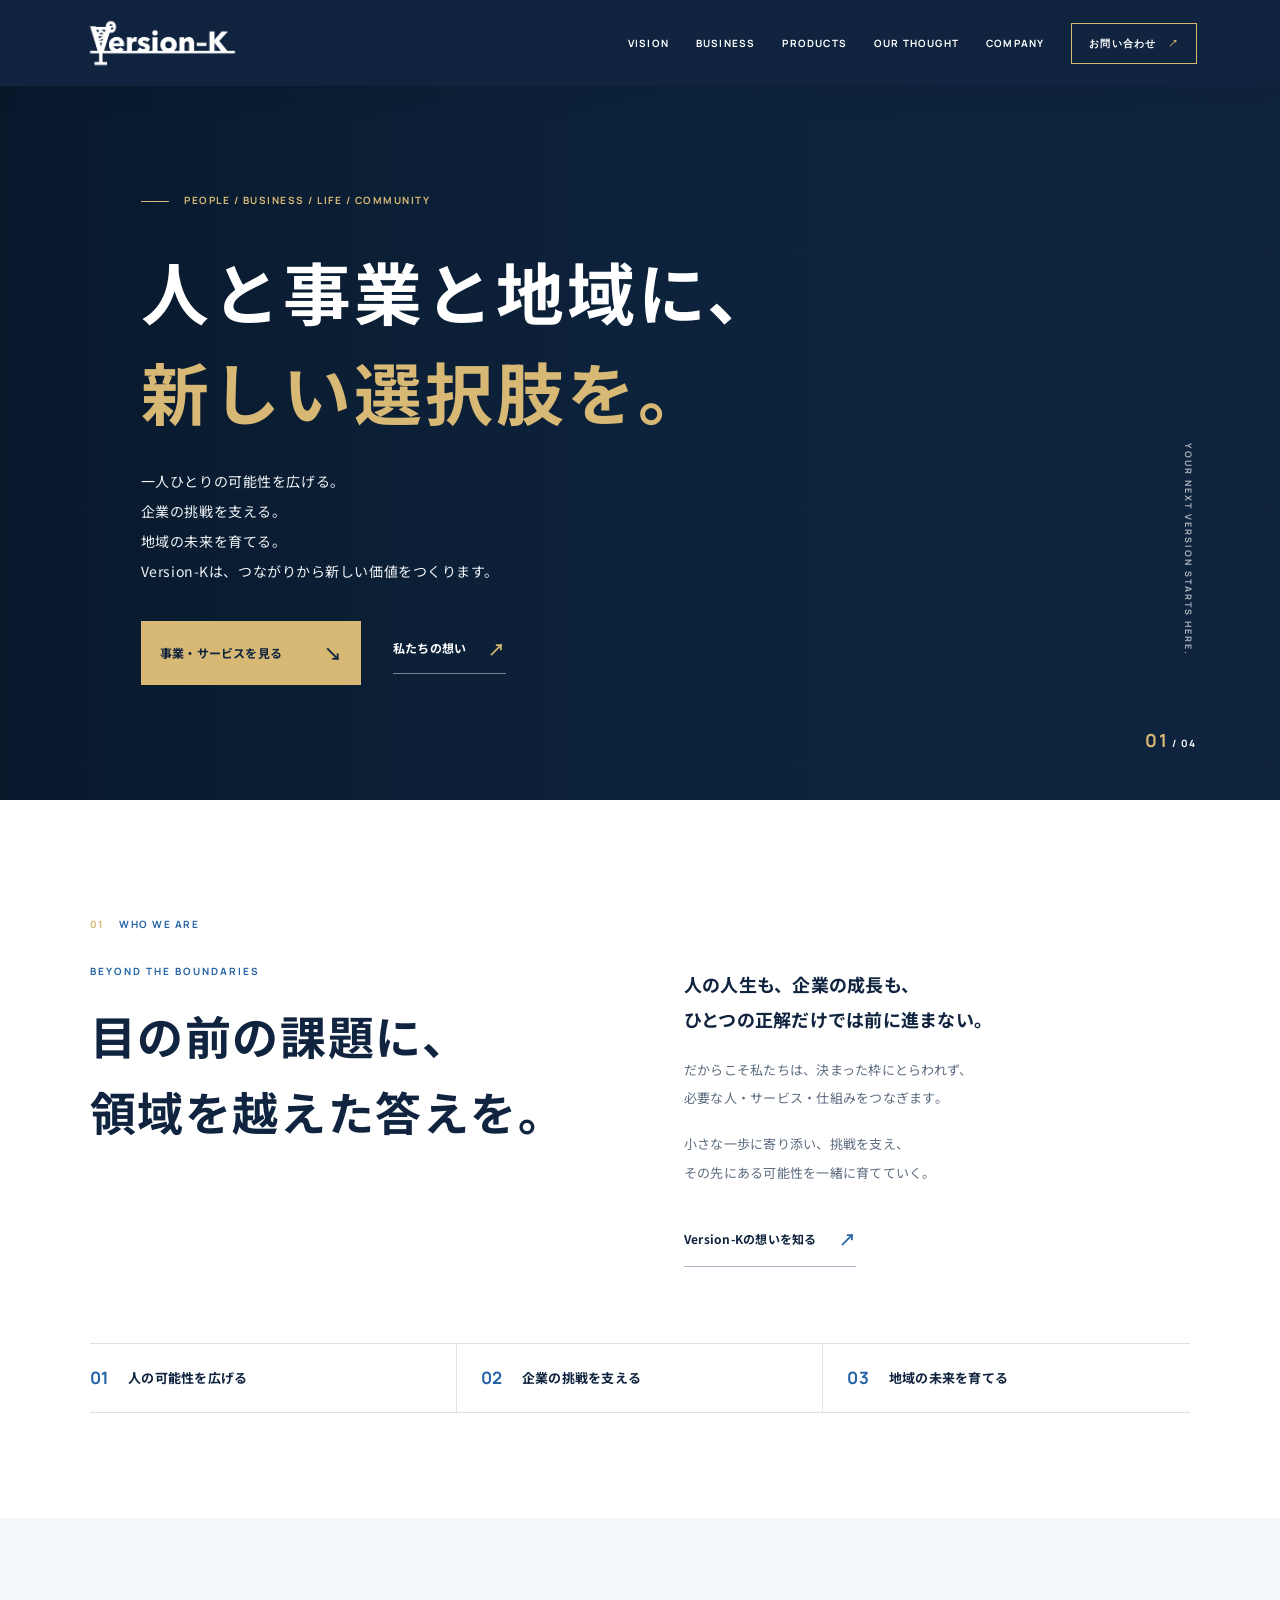
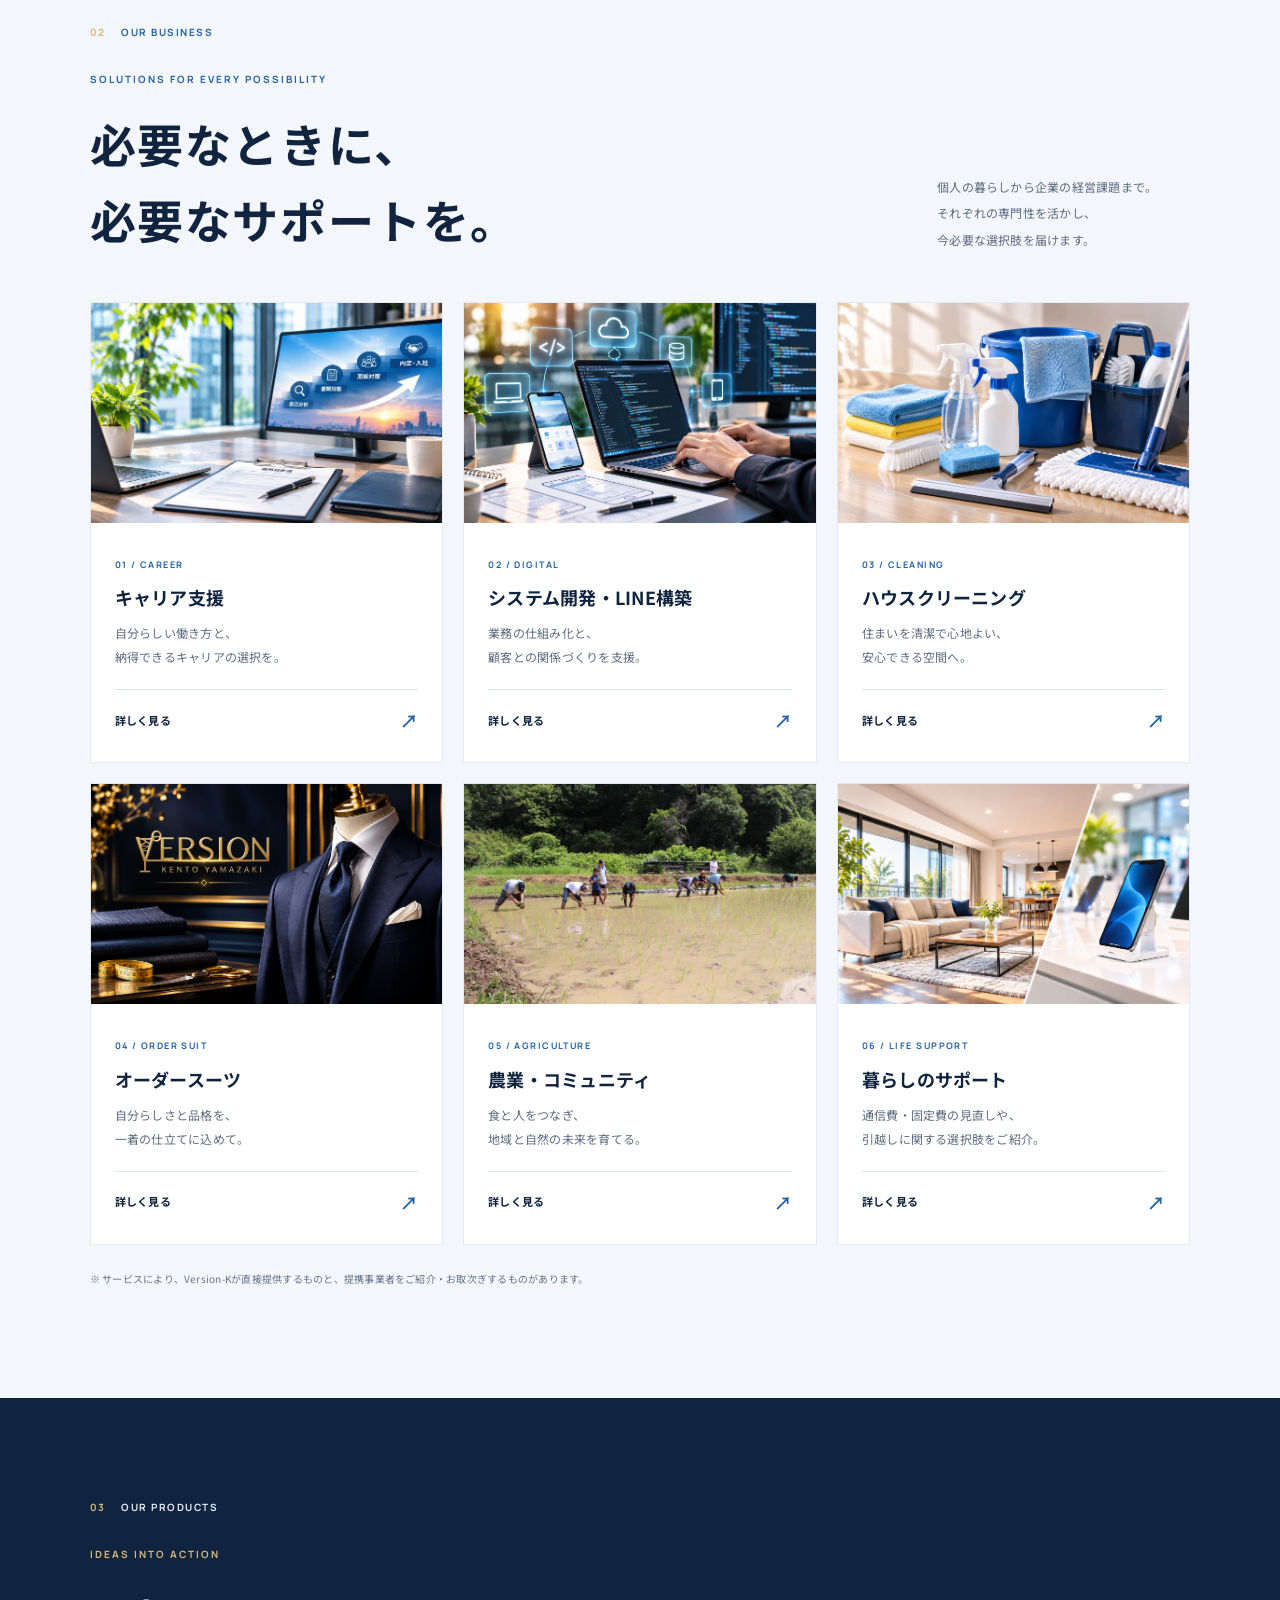
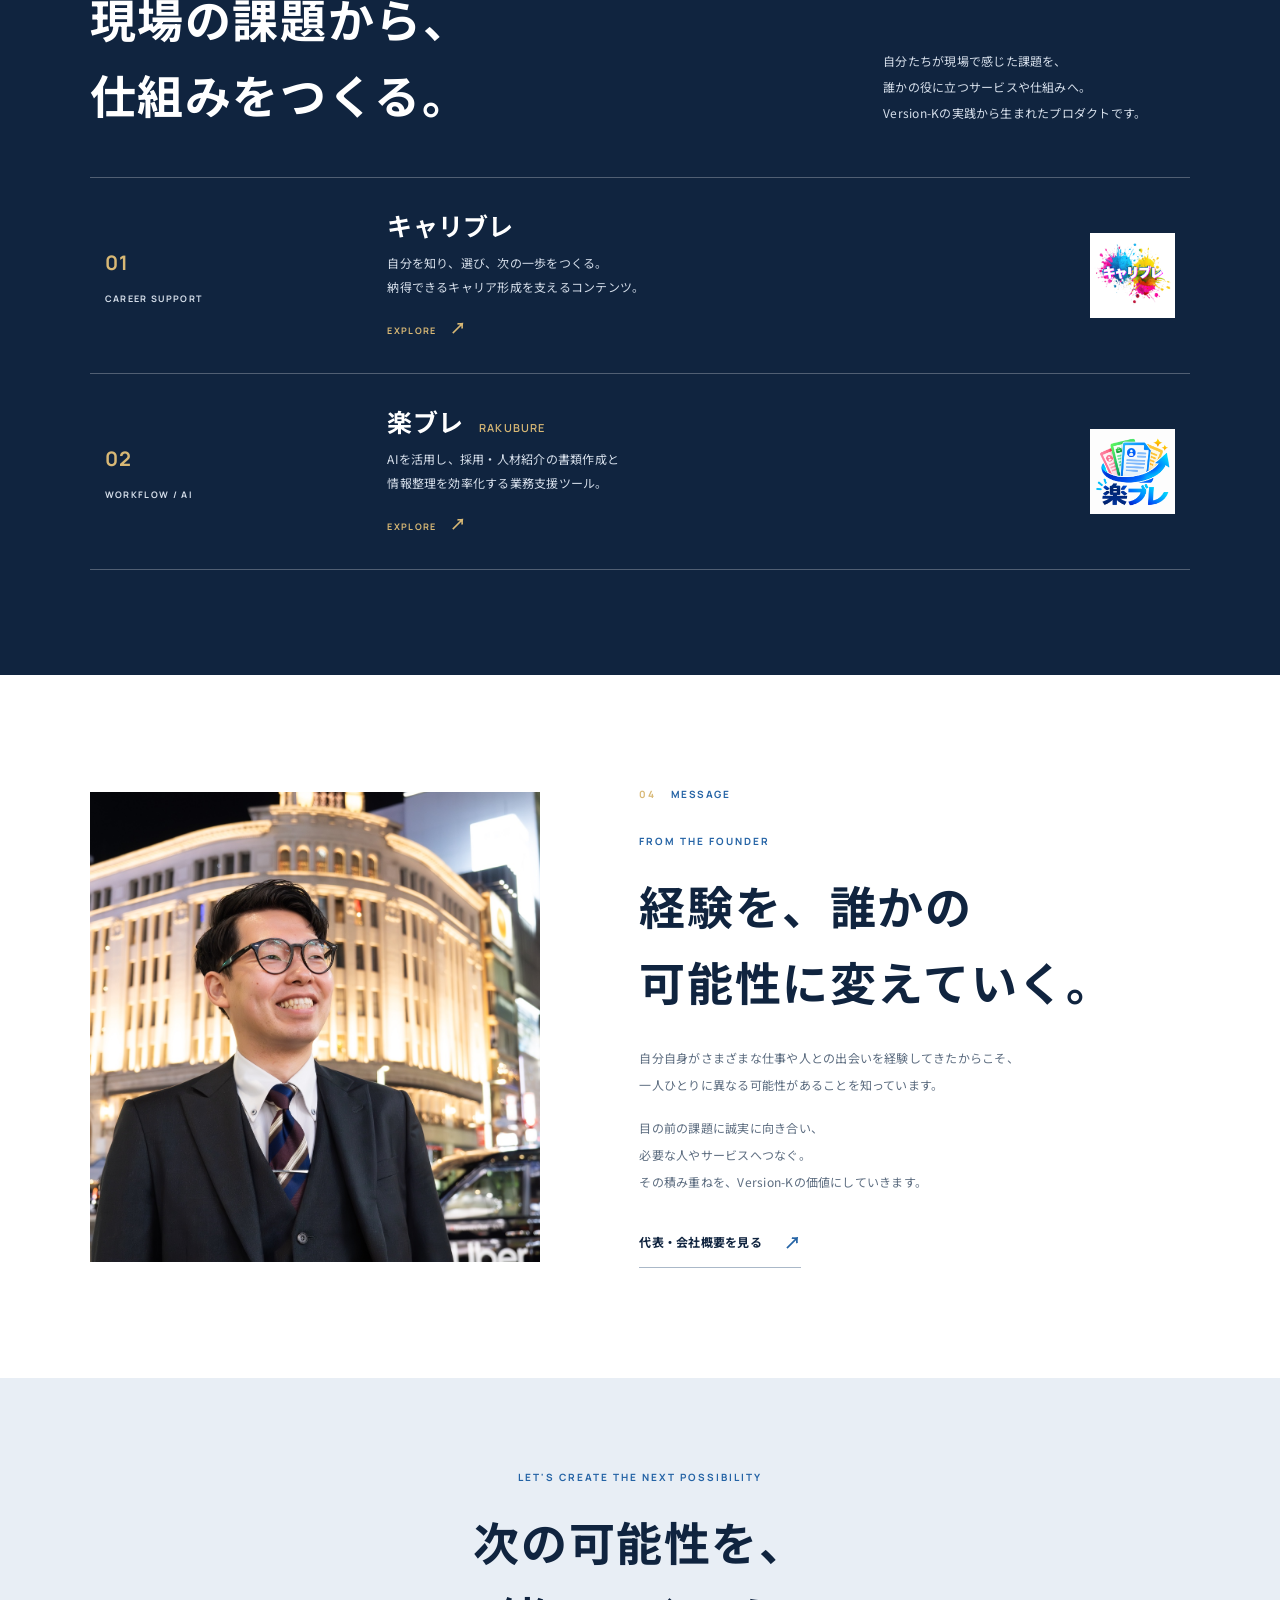
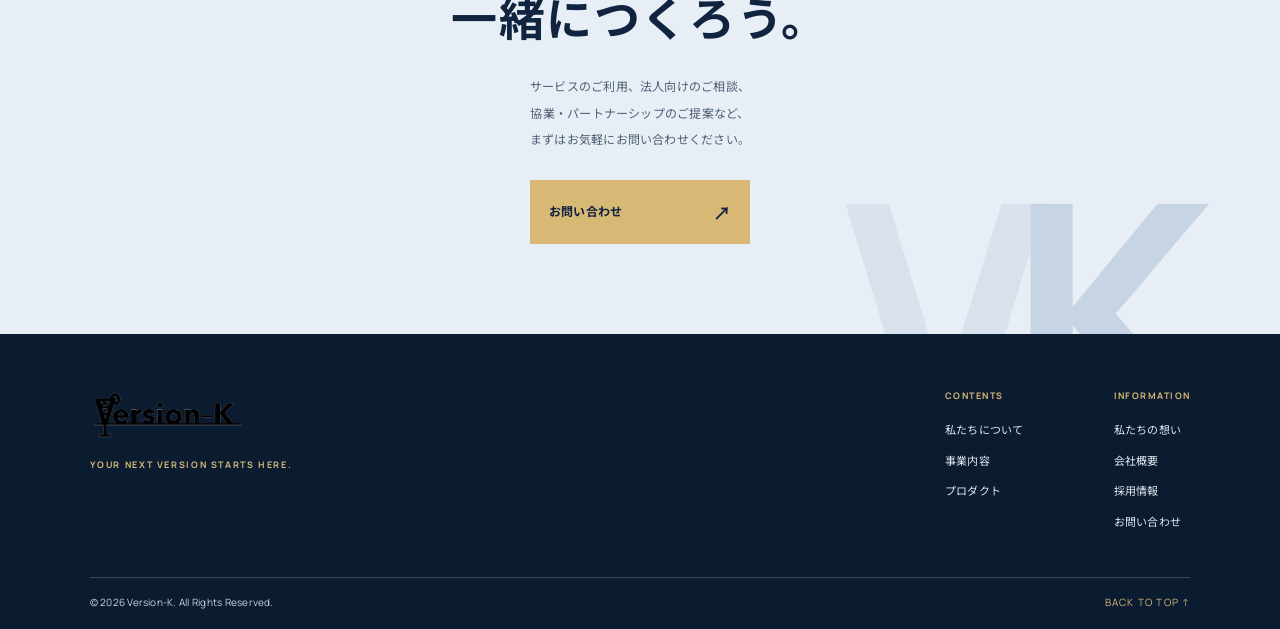
==== commit 8e1a9e12: "Add files via upload" ====
--- a/index.html
+++ b/index.html
@@ -1,8 +1,187 @@
-<!doctype html><html lang="ja"><head><meta charset="utf-8"><meta name="viewport" content="width=device-width,initial-scale=1"><meta name="description" content="Version-Kの公式サイト。キャリア、デジタル、暮らし、農業などのサービスをご案内します。"><meta name="theme-color" content="#101f35"><title>トップページ | Version-K</title><link rel="preconnect" href="https://fonts.googleapis.com"><link rel="preconnect" href="https://fonts.gstatic.com" crossorigin><link href="https://fonts.googleapis.com/css2?family=Cormorant+Garamond:wght@400;500;600;700&family=Noto+Serif+JP:wght@300;400;500;600;700&display=swap" rel="stylesheet"><link rel="stylesheet" href="style.css"><link rel="stylesheet" href="premium-final.css">
-<link rel="stylesheet" href="modern-luxury.css">
-</head><body><header class="header"><a class="logo" href="index.html" aria-label="Version-K ホーム"><img src="images/version-k-main-logo.png" alt="Version-K"></a><button class="menu-btn" aria-label="メニュー" aria-expanded="false"><i></i><i></i></button><nav class="nav"><a href="index.html">TOP</a><a href="thought.html">想い</a><a href="index.html#business">事業内容</a><a href="company.html">会社概要</a><a href="recruit.html">採用</a><a class="nav-cta" href="contact.html">お問い合わせ ↗</a></nav></header><main><section class="hero"><div class="hero-bg" style="background-image:url(https://images.unsplash.com/photo-1600210492486-724fe5c67fb0?auto=format&fit=crop&w=2200&q=85)"></div><div class="hero-inner"><p class="eyebrow">VERSION-K / トップページ</p><h1>人生も、暮らしも、<br><em>働き方も。</em></h1><p class="hero-copy">自分らしい次のVersionへ。人と企業、仕事と暮らしをつなぎ、新しい選択肢を届けます。</p></div></section>
-<section class="section"><div class="section-tag">01 / THOUGHT</div><div class="split"><div><p class="eyebrow dark">OUR PHILOSOPHY</p><h2>人とのつながりから、<br>新しい可能性を。</h2></div><div><p class="lead">Version-Kは、人・企業・地域をつなぎ、人生や暮らし、働き方に新しい選択肢を届ける総合ブランドです。</p><a class="tile-link" href="thought.html">私たちの想いを読む ↗</a></div></div></section>
-<section class="section soft" id="business"><div class="section-tag">02 / BUSINESS</div><p class="eyebrow dark">OUR SERVICES</p><h2>事業内容</h2><p class="lead">それぞれの専門性を大切にしながら、必要なサービスや人との出会いをつなぎます。</p><div class="tiles"><a class="tile" href="career.html"><img src="images/business-career.png" alt="キャリアコーチング" loading="lazy"><div class="tile-body"><small>01 / CAREER</small><h3>キャリアコーチング</h3><p>自分らしい働き方と、納得できるキャリアの選択をサポート。</p><span class="tile-link">詳しく見る ↗</span></div></a><a class="tile" href="digital.html"><img src="images/business-system.png" alt="システム開発・公式LINE構築" loading="lazy"><div class="tile-body"><small>02 / DIGITAL</small><h3>システム開発・公式LINE構築</h3><p>業務の仕組み化と顧客との関係づくりを、デジタルの力で支援。</p><span class="tile-link">詳しく見る ↗</span></div></a><a class="tile" href="cleaning.html"><img src="images/business-cleaning.png" alt="ハウスクリーニング" loading="lazy"><div class="tile-body"><small>03 / CLEANING</small><h3>ハウスクリーニング</h3><p>住まいを清潔で心地よい空間へ。丁寧な作業で暮らしを支えます。</p><span class="tile-link">詳しく見る ↗</span></div></a><a class="tile" href="suit.html"><img src="images/business-suit.png" alt="オーダースーツ" loading="lazy"><div class="tile-body"><small>04 / ORDER SUIT</small><h3>オーダースーツ</h3><p>生地やディテールを選び、自分らしさを一着に仕立てます。</p><span class="tile-link">詳しく見る ↗</span></div></a><a class="tile" href="agriculture.html"><img src="images/business-agriculture.jpg" alt="農業・コミュニティ" loading="lazy"><div class="tile-body"><small>05 / AGRICULTURE</small><h3>農業・コミュニティ</h3><p>食と人をつなぎ、自然や地域と関わるきっかけをつくります。</p><span class="tile-link">詳しく見る ↗</span></div></a><a class="tile" href="life-support.html"><img src="images/business-life-support.png" alt="暮らしのサポート" loading="lazy"><div class="tile-body"><small>06 / LIFE SUPPORT</small><h3>暮らしのサポート</h3><p>通信費・固定費の見直しや、引越し関連サービスをご紹介します。</p><span class="tile-link">詳しく見る ↗</span></div></a></div><p class="note">※ サービスにより、Version-K自身が提供するものと、提携事業者をご紹介・お取次ぎするものがあります。詳細は各専用ページをご確認ください。</p></section>
-<section class="section"><div class="split"><img src="images/founder.jpg" alt="代表プロフィール写真" loading="lazy"><div><div class="section-tag">03 / ABOUT</div><p class="eyebrow dark">FOUNDER</p><h2>経験を、誰かの<br>可能性に変える。</h2><p class="lead">目の前の課題に誠実に向き合い、必要な人やサービスへつなぐ。それがVersion-Kの原点です。</p><a class="tile-link" href="company.html">会社概要・代表紹介 ↗</a></div></div></section>
-<section class="cta"><p class="eyebrow dark">LET'S CONNECT</p><h2>次の一歩を、ここから。</h2><p>サービスのご利用、法人向けのご相談、協業のご提案など、お気軽にお問い合わせください。</p><a class="btn btn-dark" href="contact.html">お問い合わせ ↗</a></section>
-</main><footer class="footer"><a class="logo" href="index.html" aria-label="Version-K ホーム"><img src="images/version-k-main-logo.png" alt="Version-K"></a><p>YOUR NEXT VERSION STARTS HERE.</p><nav class="footer-nav"><a href="index.html">TOP</a><a href="thought.html">想い</a><a href="index.html#business">事業内容</a><a href="company.html">会社概要</a><a href="recruit.html">採用</a><a href="contact.html">お問い合わせ</a></nav><div class="footer-bottom"><span>© <span id="year"></span> Version-K. All Rights Reserved.</span><a href="#">BACK TO TOP ↑</a></div></footer><script src="script.js"></script></body></html>+<!doctype html>
+<html lang="ja">
+<head>
+  <meta charset="utf-8">
+  <meta name="viewport" content="width=device-width, initial-scale=1">
+  <meta name="description" content="Version-Kは、人・企業・地域をつなぎ、キャリア、デジタル、暮らし、農業の領域から新しい選択肢を届けます。">
+  <meta name="theme-color" content="#10243f">
+  <title>Version-K｜人と事業と地域に、新しい選択肢を。</title>
+  <link rel="preconnect" href="https://fonts.googleapis.com">
+  <link rel="preconnect" href="https://fonts.gstatic.com" crossorigin>
+  <link href="https://fonts.googleapis.com/css2?family=Noto+Sans+JP:wght@400;500;600;700;800&family=Manrope:wght@400;500;600;700;800&display=swap" rel="stylesheet">
+  <link rel="stylesheet" href="portal.css">
+</head>
+<body>
+<header class="site-header">
+  <a class="brand" href="index.html" aria-label="Version-K トップページ">
+    <img src="images/version-k-main-logo.png" alt="Version-K">
+  </a>
+  <button class="menu-toggle" type="button" aria-label="メニューを開く" aria-expanded="false">
+    <span></span><span></span>
+  </button>
+  <nav class="main-nav" aria-label="メインナビゲーション">
+    <a href="#vision">VISION</a>
+    <a href="#business">BUSINESS</a>
+    <a href="#products">PRODUCTS</a>
+    <a href="thought.html">OUR THOUGHT</a>
+    <a href="company.html">COMPANY</a>
+    <a class="nav-contact" href="contact.html">お問い合わせ <span>↗</span></a>
+  </nav>
+</header>
+
+<main>
+  <section class="hero">
+    <div class="hero-photo" role="img" aria-label="心地よい暮らしを感じさせる空間"></div>
+    <div class="hero-shade"></div>
+    <div class="hero-content">
+      <p class="eyebrow"><span></span> PEOPLE / BUSINESS / LIFE / COMMUNITY</p>
+      <h1>人と事業と地域に、<br><em>新しい選択肢を。</em></h1>
+      <p class="hero-description">
+        一人ひとりの可能性を広げる。<br>
+        企業の挑戦を支える。<br>
+        地域の未来を育てる。<br>
+        Version-Kは、つながりから新しい価値をつくります。
+      </p>
+      <div class="hero-actions">
+        <a class="button button-gold" href="#business">事業・サービスを見る <span>↘</span></a>
+        <a class="text-link light-link" href="thought.html">私たちの想い <span>↗</span></a>
+      </div>
+    </div>
+    <div class="hero-index"><span>01</span> / 04</div>
+    <div class="hero-side-note">YOUR NEXT VERSION STARTS HERE.</div>
+  </section>
+
+  <section class="intro section-wrap" id="vision">
+    <div class="section-kicker"><span>01</span> WHO WE ARE</div>
+    <div class="intro-grid">
+      <div>
+        <p class="overline">BEYOND THE BOUNDARIES</p>
+        <h2>目の前の課題に、<br>領域を越えた答えを。</h2>
+      </div>
+      <div class="intro-copy">
+        <p class="large-copy">人の人生も、企業の成長も、<br class="desktop-only">ひとつの正解だけでは前に進まない。</p>
+        <p>だからこそ私たちは、決まった枠にとらわれず、<br>
+        必要な人・サービス・仕組みをつなぎます。</p>
+        <p>小さな一歩に寄り添い、挑戦を支え、<br>
+        その先にある可能性を一緒に育てていく。</p>
+        <a class="text-link" href="thought.html">Version-Kの想いを知る <span>↗</span></a>
+      </div>
+    </div>
+    <div class="value-strip">
+      <div><b>01</b><span>人の可能性を広げる</span></div>
+      <div><b>02</b><span>企業の挑戦を支える</span></div>
+      <div><b>03</b><span>地域の未来を育てる</span></div>
+    </div>
+  </section>
+
+  <section class="business-section" id="business">
+    <div class="section-wrap">
+      <div class="section-heading">
+        <div>
+          <div class="section-kicker"><span>02</span> OUR BUSINESS</div>
+          <p class="overline">SOLUTIONS FOR EVERY POSSIBILITY</p>
+          <h2>必要なときに、<br>必要なサポートを。</h2>
+        </div>
+        <p class="heading-note">個人の暮らしから企業の経営課題まで。<br>
+          それぞれの専門性を活かし、<br>
+          今必要な選択肢を届けます。</p>
+      </div>
+
+      <div class="business-grid">
+        <a class="business-card card-career" href="career.html">
+          <div class="card-image"><img src="images/business-career.png" alt="キャリア支援"></div>
+          <div class="card-content"><span class="card-number">01 / CAREER</span><h3>キャリア支援</h3><p>自分らしい働き方と、<br>納得できるキャリアの選択を。</p><span class="card-arrow">詳しく見る <b>↗</b></span></div>
+        </a>
+        <a class="business-card" href="digital.html">
+          <div class="card-image"><img src="images/business-system.png" alt="システム開発・公式LINE構築"></div>
+          <div class="card-content"><span class="card-number">02 / DIGITAL</span><h3>システム開発・LINE構築</h3><p>業務の仕組み化と、<br>顧客との関係づくりを支援。</p><span class="card-arrow">詳しく見る <b>↗</b></span></div>
+        </a>
+        <a class="business-card" href="cleaning.html">
+          <div class="card-image"><img src="images/business-cleaning.png" alt="ハウスクリーニング"></div>
+          <div class="card-content"><span class="card-number">03 / CLEANING</span><h3>ハウスクリーニング</h3><p>住まいを清潔で心地よい、<br>安心できる空間へ。</p><span class="card-arrow">詳しく見る <b>↗</b></span></div>
+        </a>
+        <a class="business-card" href="suit.html">
+          <div class="card-image"><img src="images/business-suit.png" alt="オーダースーツ"></div>
+          <div class="card-content"><span class="card-number">04 / ORDER SUIT</span><h3>オーダースーツ</h3><p>自分らしさと品格を、<br>一着の仕立てに込めて。</p><span class="card-arrow">詳しく見る <b>↗</b></span></div>
+        </a>
+        <a class="business-card" href="agriculture.html">
+          <div class="card-image"><img src="images/business-agriculture.jpg" alt="農業・コミュニティ"></div>
+          <div class="card-content"><span class="card-number">05 / AGRICULTURE</span><h3>農業・コミュニティ</h3><p>食と人をつなぎ、<br>地域と自然の未来を育てる。</p><span class="card-arrow">詳しく見る <b>↗</b></span></div>
+        </a>
+        <a class="business-card" href="life-support.html">
+          <div class="card-image"><img src="images/business-life-support.png" alt="暮らしのサポート"></div>
+          <div class="card-content"><span class="card-number">06 / LIFE SUPPORT</span><h3>暮らしのサポート</h3><p>通信費・固定費の見直しや、<br>引越しに関する選択肢をご紹介。</p><span class="card-arrow">詳しく見る <b>↗</b></span></div>
+        </a>
+      </div>
+      <p class="service-disclaimer">※ サービスにより、Version-Kが直接提供するものと、提携事業者をご紹介・お取次ぎするものがあります。</p>
+    </div>
+  </section>
+
+  <section class="product-section" id="products">
+    <div class="section-wrap">
+      <div class="section-kicker light-kicker"><span>03</span> OUR PRODUCTS</div>
+      <div class="product-heading">
+        <div><p class="overline">IDEAS INTO ACTION</p><h2>現場の課題から、<br>仕組みをつくる。</h2></div>
+        <p>自分たちが現場で感じた課題を、<br>
+          誰かの役に立つサービスや仕組みへ。<br>
+          Version-Kの実践から生まれたプロダクトです。</p>
+      </div>
+      <div class="product-list">
+        <a class="product-item" href="career.html">
+          <div class="product-meta"><span>01</span><span>CAREER SUPPORT</span></div>
+          <div class="product-info"><h3>キャリブレ</h3><p>自分を知り、選び、次の一歩をつくる。<br>納得できるキャリア形成を支えるコンテンツ。</p><span class="product-link">EXPLORE <b>↗</b></span></div>
+          <img src="images/career-calibre-logo.png" alt="キャリブレ">
+        </a>
+        <a class="product-item" href="digital.html">
+          <div class="product-meta"><span>02</span><span>WORKFLOW / AI</span></div>
+          <div class="product-info"><h3>楽ブレ <small>RAKUBURE</small></h3><p>AIを活用し、採用・人材紹介の書類作成と<br>情報整理を効率化する業務支援ツール。</p><span class="product-link">EXPLORE <b>↗</b></span></div>
+          <img src="images/rakubure-logo.png" alt="楽ブレ">
+        </a>
+      </div>
+    </div>
+  </section>
+
+  <section class="founder-section section-wrap">
+    <div class="founder-image"><img src="images/founder.jpg" alt="代表プロフィール"></div>
+    <div class="founder-copy">
+      <div class="section-kicker"><span>04</span> MESSAGE</div>
+      <p class="overline">FROM THE FOUNDER</p>
+      <h2>経験を、誰かの<br>可能性に変えていく。</h2>
+      <p>自分自身がさまざまな仕事や人との出会いを経験してきたからこそ、<br>
+        一人ひとりに異なる可能性があることを知っています。</p>
+      <p>目の前の課題に誠実に向き合い、<br>
+        必要な人やサービスへつなぐ。<br>
+        その積み重ねを、Version-Kの価値にしていきます。</p>
+      <a class="text-link" href="company.html">代表・会社概要を見る <span>↗</span></a>
+    </div>
+  </section>
+
+  <section class="contact-banner">
+    <div class="contact-banner-inner">
+      <p class="overline">LET'S CREATE THE NEXT POSSIBILITY</p>
+      <h2>次の可能性を、<br>一緒につくろう。</h2>
+      <p>サービスのご利用、法人向けのご相談、<br>
+        協業・パートナーシップのご提案など、<br>
+        まずはお気軽にお問い合わせください。</p>
+      <a class="button button-gold" href="contact.html">お問い合わせ <span>↗</span></a>
+    </div>
+    <div class="banner-mark">V<span>K</span></div>
+  </section>
+</main>
+
+<footer class="site-footer">
+  <div class="footer-main">
+    <div class="footer-brand">
+      <a href="index.html"><img src="images/version-k-main-logo.png" alt="Version-K"></a>
+      <p>YOUR NEXT VERSION STARTS HERE.</p>
+    </div>
+    <div class="footer-links">
+      <div><span>CONTENTS</span><a href="#vision">私たちについて</a><a href="#business">事業内容</a><a href="#products">プロダクト</a></div>
+      <div><span>INFORMATION</span><a href="thought.html">私たちの想い</a><a href="company.html">会社概要</a><a href="recruit.html">採用情報</a><a href="contact.html">お問い合わせ</a></div>
+    </div>
+  </div>
+  <div class="footer-bottom"><span>© <span id="year"></span> Version-K. All Rights Reserved.</span><a href="#top" onclick="window.scrollTo({top:0,behavior:'smooth'});return false;">BACK TO TOP ↑</a></div>
+</footer>
+<script src="portal.js"></script>
+</body>
+</html>
--- a/portal.css
+++ b/portal.css
@@ -0,0 +1,191 @@
+*{box-sizing:border-box}
+:root{--navy:#10243f;--navy2:#183554;--blue:#2463a5;--gold:#d8b875;--paper:#f3f6fa;--white:#fff;--ink:#172b45;--muted:#5d6d80;--line:#dce3eb}
+html{scroll-behavior:smooth;scroll-padding-top:88px}
+body{margin:0;background:var(--white);color:var(--ink);font-family:"Noto Sans JP",sans-serif;line-height:1.9;letter-spacing:.015em;-webkit-font-smoothing:antialiased}
+a{color:inherit;text-decoration:none}
+img{display:block;max-width:100%}
+.site-header{height:86px;padding:0 6.5%;display:flex;align-items:center;justify-content:space-between;background:var(--navy);position:sticky;top:0;z-index:100;box-shadow:0 5px 24px #07182b20}
+.brand img{width:158px;max-height:52px;object-fit:contain}
+.main-nav{display:flex;align-items:center;gap:clamp(15px,2.1vw,31px);color:#fff}
+.main-nav>a{font:700 10px "Manrope",sans-serif;letter-spacing:.12em;transition:color .2s}
+.main-nav>a:hover{color:var(--gold)}
+.main-nav .nav-contact{padding:12px 17px;border:1px solid var(--gold);color:#fff}
+.nav-contact span{color:var(--gold);padding-left:8px}
+.menu-toggle{display:none}
+.hero{min-height:670px;position:relative;display:flex;align-items:center;overflow:hidden;background:var(--navy);color:#fff}
+.hero-photo{position:absolute;inset:0;background:url("https://images.unsplash.com/photo-1600210492486-724fe5c67fb0?auto=format&fit=crop&w=2200&q=85") center 55%/cover no-repeat;opacity:.52;transform:scale(1.025)}
+.hero-shade{position:absolute;inset:0;background:linear-gradient(90deg,rgba(8,24,43,.96) 0%,rgba(12,34,58,.86) 48%,rgba(12,34,58,.18) 100%)}
+.hero-content{position:relative;z-index:2;width:min(850px,78%);margin-left:11%;padding:105px 0 115px}
+.eyebrow,.overline,.section-kicker,.card-number,.product-meta,.product-link,.hero-index,.hero-side-note{font-family:"Manrope","Noto Sans JP",sans-serif;font-weight:700;letter-spacing:.15em}
+.eyebrow{font-size:10px;color:var(--gold);margin:0 0 31px}
+.eyebrow span{display:inline-block;width:28px;height:1px;background:var(--gold);vertical-align:middle;margin-right:12px}
+.hero h1{font-size:clamp(39px,5.3vw,70px);line-height:1.48;letter-spacing:.045em;font-weight:700;margin:0 0 24px;color:#fff}
+.hero h1 em{font-style:normal;color:var(--gold)}
+.hero-description{font-size:14px;line-height:2.15;color:#f1f4f8;margin:0;letter-spacing:.04em}
+.hero-actions{display:flex;align-items:center;gap:32px;margin-top:35px}
+.button{display:inline-flex;align-items:center;justify-content:space-between;gap:28px;min-width:220px;padding:15px 19px;font-size:12px;font-weight:700;transition:transform .2s,background .2s}
+.button:hover{transform:translateY(-3px)}
+.button-gold{background:var(--gold);color:var(--navy)}
+.button-gold span{font-size:18px}
+.text-link{display:inline-flex;align-items:center;gap:22px;font-size:12px;font-weight:700;color:var(--navy);border-bottom:1px solid #aab8c8;padding:0 0 8px;transition:gap .2s}
+.text-link:hover{gap:30px}
+.text-link span{font-size:17px;color:var(--blue)}
+.light-link{color:#fff;border-color:#ffffff70}
+.light-link span{color:var(--gold)}
+.hero-index{position:absolute;right:6.5%;bottom:43px;color:#fff;font-size:10px}
+.hero-index span{color:var(--gold);font-size:18px}
+.hero-side-note{position:absolute;right:6.5%;top:50%;writing-mode:vertical-rl;font-size:9px;color:#ffffffa8;letter-spacing:.22em}
+.section-wrap{width:min(1180px,86%);margin:0 auto}
+.intro{padding-top:115px;padding-bottom:105px}
+.section-kicker{font-size:10px;color:var(--blue);margin-bottom:28px}
+.section-kicker span{color:var(--gold);margin-right:12px}
+.intro-grid{display:grid;grid-template-columns:1fr 1fr;gap:8%;align-items:start}
+.overline{font-size:10px;color:var(--blue);letter-spacing:.2em;margin:0 0 17px}
+.intro h2,.section-heading h2,.product-heading h2,.founder-copy h2,.contact-banner h2{font-size:clamp(30px,3.6vw,46px);line-height:1.65;letter-spacing:.035em;margin:0;font-weight:700;color:var(--navy)}
+.intro-copy{padding-top:5px;color:var(--muted);font-size:13px;line-height:2.2}
+.intro-copy p{margin:0 0 17px}
+.intro-copy .large-copy{font-size:18px;font-weight:700;color:var(--navy);line-height:1.9;margin-bottom:20px}
+.intro-copy .text-link{margin-top:16px}
+.value-strip{display:grid;grid-template-columns:repeat(3,1fr);margin-top:76px;border-top:1px solid var(--line);border-bottom:1px solid var(--line)}
+.value-strip>div{display:flex;align-items:center;gap:20px;padding:22px 24px;border-right:1px solid var(--line)}
+.value-strip>div:first-child{padding-left:0}
+.value-strip>div:last-child{border:0}
+.value-strip b{font:700 17px "Manrope",sans-serif;color:var(--blue)}
+.value-strip span{font-size:13px;font-weight:700;color:var(--navy)}
+.business-section{background:var(--paper);padding:105px 0 110px}
+.section-heading{display:flex;justify-content:space-between;align-items:end;gap:40px;margin-bottom:44px}
+.section-heading h2{color:var(--navy)}
+.heading-note{font-size:12px;line-height:2.2;color:var(--muted);margin:0 3% 5px 0}
+.business-grid{display:grid;grid-template-columns:repeat(3,1fr);gap:20px}
+.business-card{background:#fff;display:block;min-width:0;border:1px solid #e4eaf0;transition:transform .25s,box-shadow .25s}
+.business-card:hover{transform:translateY(-6px);box-shadow:0 16px 38px #10243f16}
+.card-image{height:220px;overflow:hidden;background:#dfe7f0}
+.card-image img{width:100%;height:100%;object-fit:cover;transition:transform .5s}
+.business-card:hover .card-image img{transform:scale(1.045)}
+.card-content{padding:23px 24px 25px}
+.card-number{font-size:9px;color:var(--blue);letter-spacing:.16em}
+.card-content h3{font-size:18px;line-height:1.55;color:var(--navy);margin:8px 0 9px}
+.card-content p{font-size:12px;color:var(--muted);line-height:2;margin:0;min-height:48px}
+.card-arrow{display:flex;justify-content:space-between;align-items:center;border-top:1px solid var(--line);margin-top:20px;padding-top:13px;font-size:11px;font-weight:700;color:var(--navy)}
+.card-arrow b{font-size:18px;color:var(--blue)}
+.service-disclaimer{font-size:10px;color:#64748b;margin:24px 0 0}
+.product-section{background:var(--navy);color:#fff;padding:100px 0 105px}
+.light-kicker{color:#e5edf6}
+.product-heading{display:flex;justify-content:space-between;align-items:end;gap:40px;margin-bottom:44px}
+.product-heading .overline{color:var(--gold)}
+.product-heading h2{color:#fff}
+.product-heading>p{font-size:12px;line-height:2.2;color:#d5deea;margin:0 4% 6px 0}
+.product-list{border-top:1px solid #ffffff45}
+.product-item{display:grid;grid-template-columns:1fr 2.2fr .8fr;align-items:center;gap:30px;padding:30px 15px;border-bottom:1px solid #ffffff45;transition:background .2s}
+.product-item:hover{background:#ffffff0b}
+.product-meta{display:flex;flex-direction:column;gap:8px;color:#d5deea;font-size:9px}
+.product-meta span:first-child{font-size:20px;color:var(--gold)}
+.product-info h3{font-size:25px;line-height:1.4;color:#fff;margin:0 0 8px}
+.product-info h3 small{font:600 11px "Manrope",sans-serif;color:var(--gold);margin-left:10px;letter-spacing:.1em}
+.product-info p{font-size:12px;line-height:2;color:#d5deea;margin:0 0 13px}
+.product-link{font-size:9px;color:var(--gold)}
+.product-link b{font-size:16px;margin-left:10px}
+.product-item>img{max-width:150px;max-height:85px;object-fit:contain;justify-self:end}
+.founder-section{display:grid;grid-template-columns:.9fr 1.1fr;gap:9%;align-items:center;padding-top:110px;padding-bottom:110px}
+.founder-image{height:470px;background:#dce4ec;overflow:hidden}
+.founder-image img{width:100%;height:100%;object-fit:cover}
+.founder-copy h2{margin-bottom:24px}
+.founder-copy>p:not(.overline){font-size:12px;line-height:2.25;color:var(--muted);margin:0 0 16px}
+.founder-copy .text-link{margin-top:15px}
+.contact-banner{position:relative;overflow:hidden;background:#e8eef5;color:var(--navy);padding:90px 8%;text-align:center}
+.contact-banner-inner{position:relative;z-index:2}
+.contact-banner .overline{color:var(--blue)}
+.contact-banner h2{margin-bottom:18px}
+.contact-banner p:not(.overline){font-size:12px;line-height:2.2;color:#4e6076;margin:0}
+.contact-banner .button{margin-top:27px;text-align:left}
+.banner-mark{position:absolute;right:8%;bottom:-130px;font:800 310px/1 "Manrope",sans-serif;letter-spacing:-.12em;color:#d9e2ec}
+.banner-mark span{color:#c7d4e3}
+.site-footer{background:#0b1c31;color:#fff;padding:55px 7% 20px}
+.footer-main{display:flex;justify-content:space-between;gap:50px;padding-bottom:45px}
+.footer-brand img{width:155px;max-height:55px;object-fit:contain}
+.footer-brand p{font:700 9px "Manrope",sans-serif;letter-spacing:.18em;color:var(--gold);margin:17px 0 0}
+.footer-links{display:flex;gap:90px}
+.footer-links>div{display:flex;flex-direction:column;gap:10px}
+.footer-links span{font:700 9px "Manrope",sans-serif;letter-spacing:.16em;color:var(--gold);margin-bottom:7px}
+.footer-links a{font-size:11px;color:#e0e7ef}
+.footer-links a:hover{color:var(--gold)}
+.footer-bottom{display:flex;justify-content:space-between;border-top:1px solid #ffffff30;padding-top:17px;font:10px "Manrope",sans-serif;color:#cbd5e1}
+.footer-bottom a{color:var(--gold);letter-spacing:.12em}
+@media(max-width:980px){.site-header{padding:0 5%;height:78px}.main-nav{gap:13px}.main-nav>a{font-size:9px}.hero-content{margin-left:8%}.section-wrap{width:90%}.business-grid{gap:14px}.card-image{height:185px}.card-content{padding:19px}.footer-links{gap:45px}}
+@media(max-width:700px){
+ html{scroll-padding-top:70px}
+ .site-header{height:70px;padding:0 6%}
+ .brand img{width:137px;max-height:45px}
+ .menu-toggle{display:flex;width:42px;height:42px;border:1px solid #ffffff55;background:transparent;align-items:center;justify-content:center;flex-direction:column;gap:6px}
+ .menu-toggle span{display:block;width:19px;height:1px;background:#fff;transition:transform .2s}
+ .menu-toggle[aria-expanded="true"] span:first-child{transform:translateY(3.5px) rotate(45deg)}
+ .menu-toggle[aria-expanded="true"] span:last-child{transform:translateY(-3.5px) rotate(-45deg)}
+ .main-nav{display:none;position:absolute;top:70px;left:0;right:0;background:var(--navy);padding:20px 7% 26px;flex-direction:column;align-items:stretch;gap:0;box-shadow:0 14px 24px #07182b30}
+ .main-nav.is-open{display:flex}
+ .main-nav>a{font-size:11px;padding:13px 0;border-bottom:1px solid #ffffff22}
+ .main-nav .nav-contact{margin-top:15px;padding:13px 15px;text-align:center;border:1px solid var(--gold)}
+ .hero{min-height:650px;align-items:center}
+ .hero-photo{background-position:58% center;opacity:.38}
+ .hero-shade{background:linear-gradient(90deg,rgba(8,24,43,.96),rgba(12,34,58,.68))}
+ .hero-content{width:88%;margin-left:7%;padding:85px 0 100px}
+ .eyebrow{font-size:8px;letter-spacing:.12em;margin-bottom:25px}
+ .hero h1{font-size:clamp(34px,9vw,46px);line-height:1.65;margin-bottom:22px}
+ .hero-description{font-size:12px;line-height:2.15}
+ .hero-actions{align-items:flex-start;flex-direction:column;gap:22px;margin-top:29px}
+ .button{min-width:215px;padding:14px 16px}
+ .hero-index{right:7%;bottom:25px}
+ .hero-side-note{display:none}
+ .section-wrap{width:88%}
+ .intro{padding-top:75px;padding-bottom:72px}
+ .section-kicker{margin-bottom:20px}
+ .intro-grid{grid-template-columns:1fr;gap:22px}
+ .intro h2,.section-heading h2,.product-heading h2,.founder-copy h2,.contact-banner h2{font-size:30px;line-height:1.65}
+ .intro-copy{font-size:12px}
+ .intro-copy .large-copy{font-size:16px}
+ .desktop-only{display:none}
+ .value-strip{grid-template-columns:1fr;margin-top:42px}
+ .value-strip>div,.value-strip>div:first-child{padding:15px 4px;border-right:0;border-bottom:1px solid var(--line)}
+ .value-strip>div:last-child{border-bottom:0}
+ .value-strip b{font-size:15px}
+ .value-strip span{font-size:12px}
+ .business-section{padding:75px 0}
+ .section-heading{display:block;margin-bottom:28px}
+ .heading-note{font-size:11px;margin:18px 0 0}
+ .business-grid{grid-template-columns:1fr;gap:15px}
+ .business-card{display:grid;grid-template-columns:38% 1fr;min-height:160px}
+ .card-image{height:100%;min-height:160px}
+ .card-content{padding:15px 14px}
+ .card-number{font-size:8px}
+ .card-content h3{font-size:14px;margin:5px 0}
+ .card-content p{font-size:10px;line-height:1.8;min-height:0}
+ .card-arrow{font-size:10px;margin-top:12px;padding-top:8px}
+ .card-arrow b{font-size:15px}
+ .service-disclaimer{font-size:9px;line-height:1.8}
+ .product-section{padding:75px 0}
+ .product-heading{display:block;margin-bottom:25px}
+ .product-heading>p{font-size:11px;margin:17px 0 0}
+ .product-item{grid-template-columns:48px 1fr;gap:14px;padding:23px 4px}
+ .product-meta{font-size:7px;gap:5px}
+ .product-meta span:first-child{font-size:17px}
+ .product-info h3{font-size:20px}
+ .product-info h3 small{display:block;margin:4px 0 0;font-size:9px}
+ .product-info p{font-size:10px;line-height:1.9}
+ .product-item>img{grid-column:2;justify-self:start;max-width:115px;max-height:55px;margin-top:4px}
+ .founder-section{grid-template-columns:1fr;gap:30px;padding-top:75px;padding-bottom:75px}
+ .founder-image{height:320px}
+ .founder-copy>p:not(.overline){font-size:11px}
+ .contact-banner{padding:72px 7%}
+ .contact-banner p:not(.overline){font-size:11px}
+ .banner-mark{font-size:170px;right:0;bottom:-65px}
+ .site-footer{padding:42px 7% 18px}
+ .footer-main{display:block;padding-bottom:30px}
+ .footer-links{gap:45px;margin-top:35px}
+ .footer-links a{font-size:10px}
+ .footer-bottom{font-size:8px;gap:12px;flex-wrap:wrap}
+}
+@media(prefers-reduced-motion:reduce){html{scroll-behavior:auto}*,*::before,*::after{transition:none!important;animation:none!important}}
+
+/* Header brand mark: white on navy for consistent contrast */
+.site-header .brand img{filter:brightness(0) invert(1)!important;opacity:1!important}
+.site-header .main-nav,.site-header .main-nav a{color:#fff!important;opacity:1!important}
+.site-header .main-nav a:hover{color:#d8b875!important}
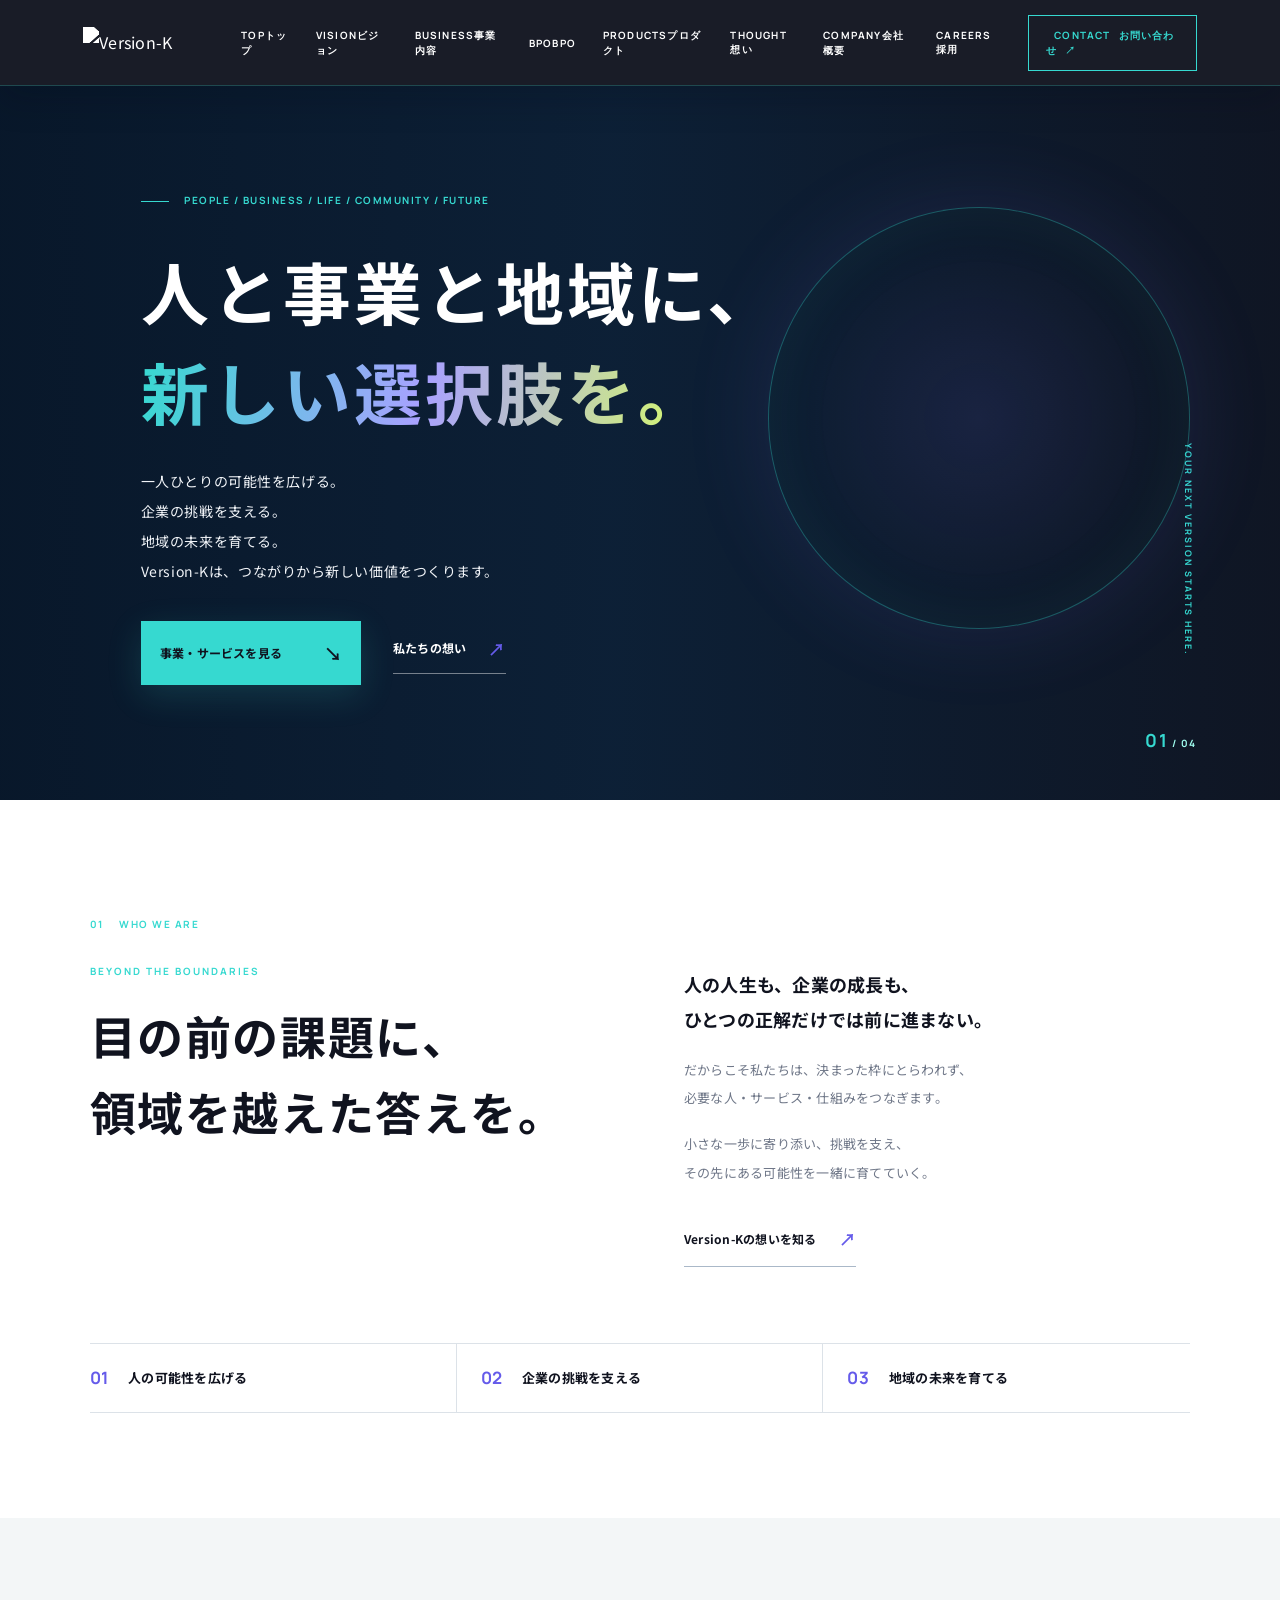
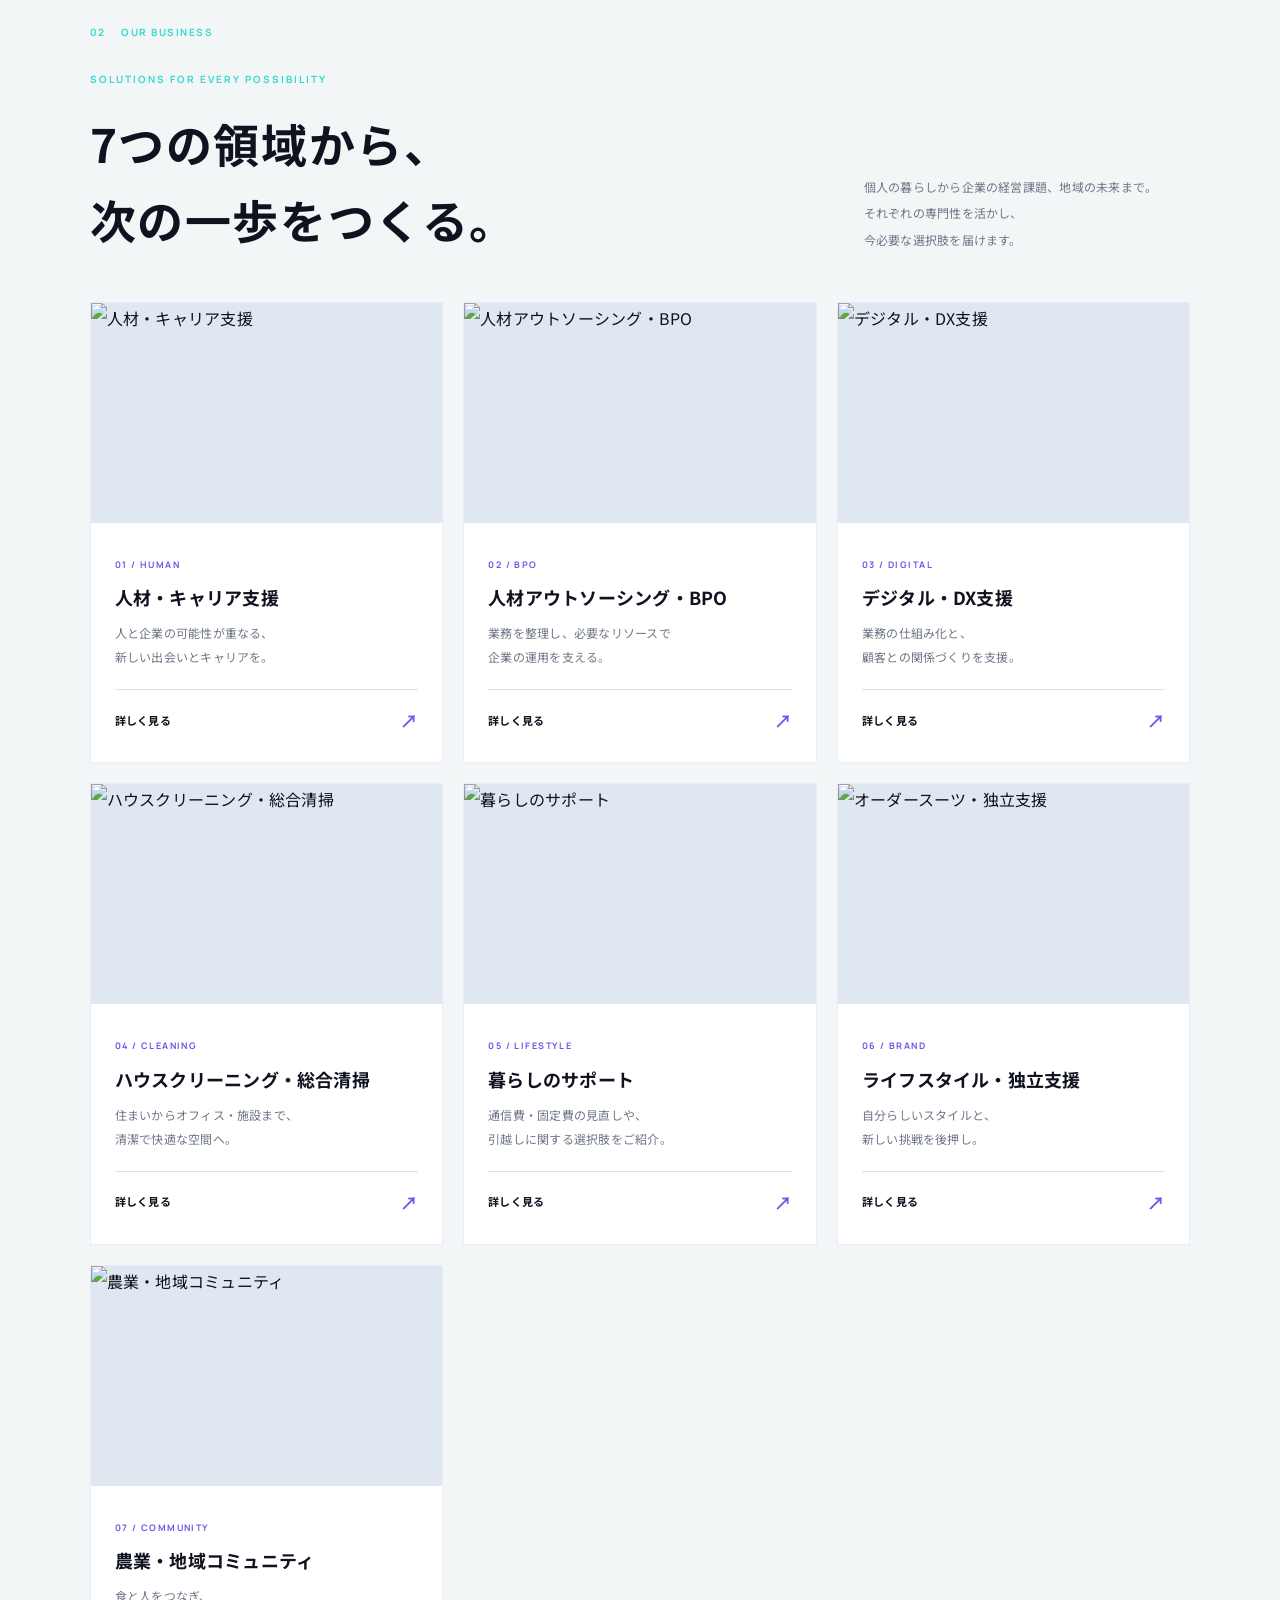
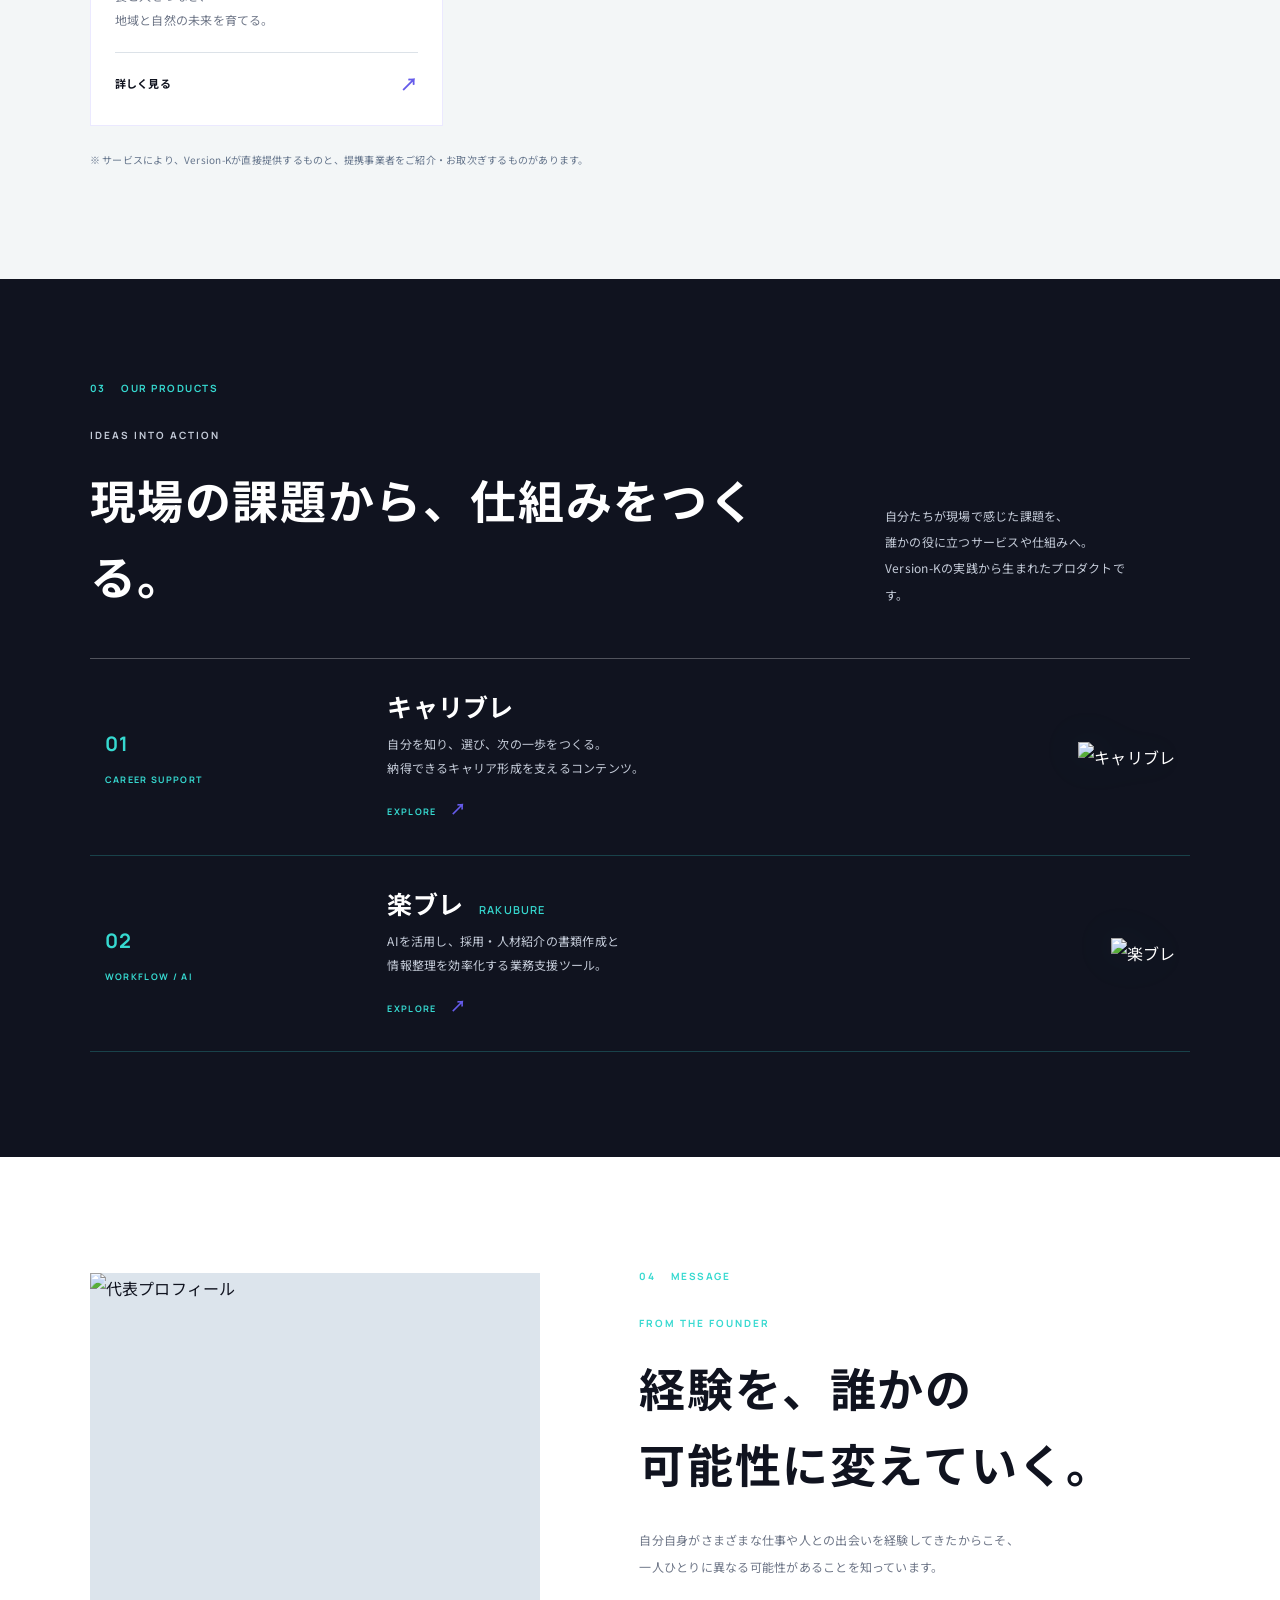
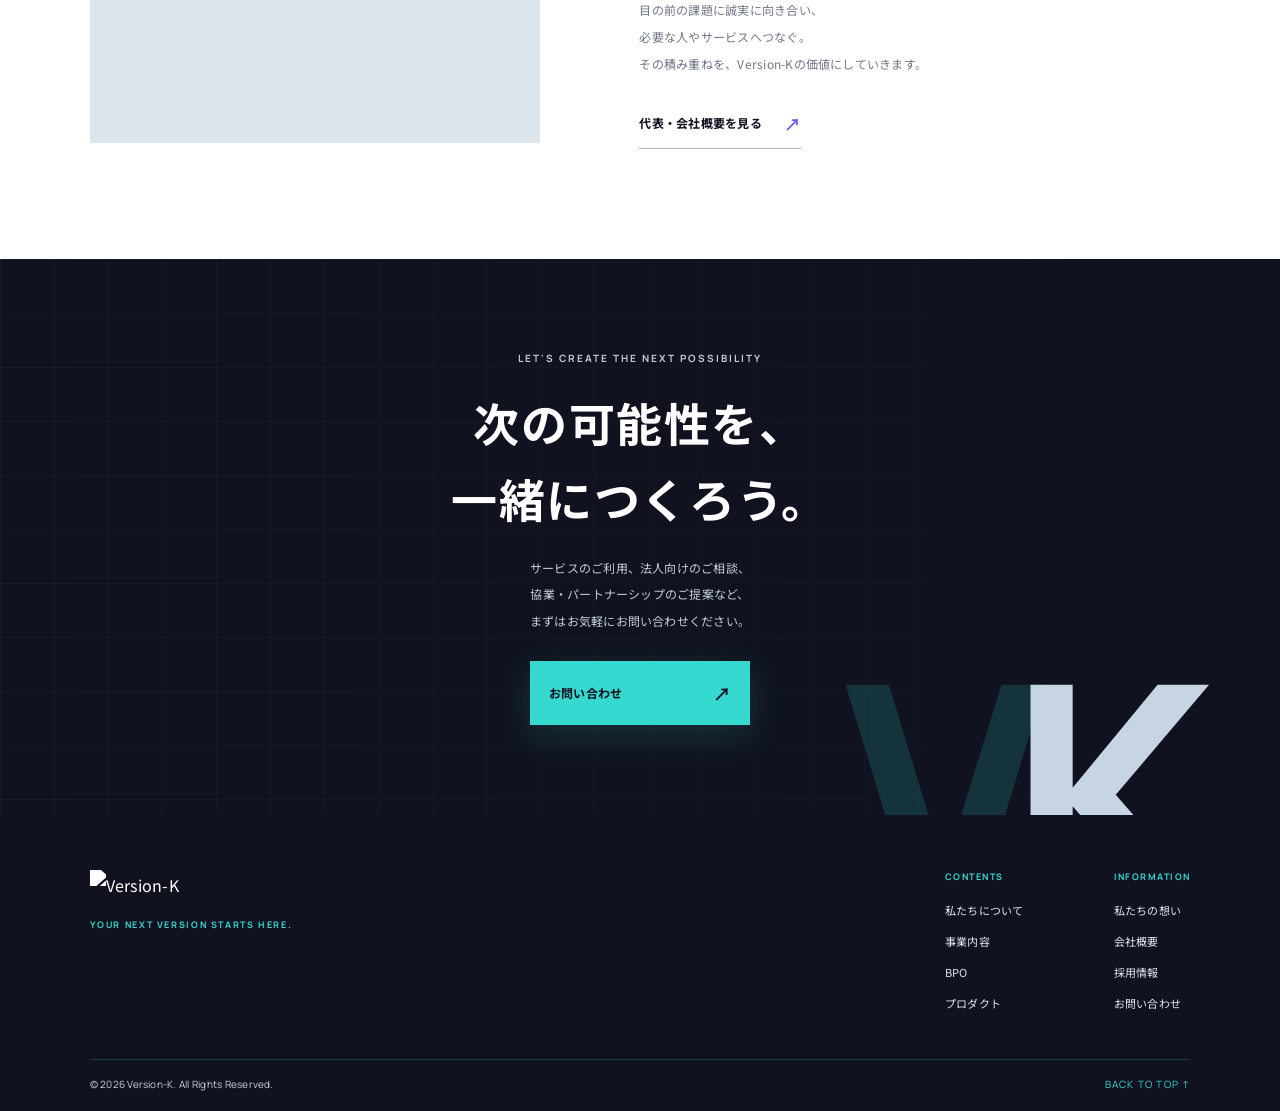
==== commit 8620c0c6: "Add files via upload" ====
--- a/index.html
+++ b/index.html
@@ -3,13 +3,23 @@
 <head>
   <meta charset="utf-8">
   <meta name="viewport" content="width=device-width, initial-scale=1">
-  <meta name="description" content="Version-Kは、人・企業・地域をつなぎ、キャリア、デジタル、暮らし、農業の領域から新しい選択肢を届けます。">
+  <meta name="description" content="Version-Kは、人・企業・地域の可能性をつなぎ、7つの事業領域から新しい選択肢を生み出します。">
   <meta name="theme-color" content="#10243f">
-  <title>Version-K｜人と事業と地域に、新しい選択肢を。</title>
+  <title>Version-K｜KEEP EVOLVING. 変わり続ける。可能性は、止まらない。</title>
   <link rel="preconnect" href="https://fonts.googleapis.com">
   <link rel="preconnect" href="https://fonts.gstatic.com" crossorigin>
   <link href="https://fonts.googleapis.com/css2?family=Noto+Sans+JP:wght@400;500;600;700;800&family=Manrope:wght@400;500;600;700;800&display=swap" rel="stylesheet">
   <link rel="stylesheet" href="portal.css">
+  <link rel="stylesheet" href="future-theme.css">
+  <link rel="stylesheet" href="vk-global-future.css">
+  <link rel="stylesheet" href="vk-bpo-layout.css">
+  <link rel="stylesheet" href="vk-balanced-system.css">
+  <link rel="stylesheet" href="vk-balanced-motion.css">
+  <link rel="stylesheet" href="vk-responsive-final.css">
+  <link rel="stylesheet" href="vk-header-navigation.css">
+  <link rel="stylesheet" href="vk-content-visibility-fix.css">
+  <link rel="stylesheet" href="vk-site-unified.css">
+  <link rel="stylesheet" href="vk-final-readability-repair.css">
 </head>
 <body>
 <header class="site-header">
@@ -19,14 +29,7 @@
   <button class="menu-toggle" type="button" aria-label="メニューを開く" aria-expanded="false">
     <span></span><span></span>
   </button>
-  <nav class="main-nav" aria-label="メインナビゲーション">
-    <a href="#vision">VISION</a>
-    <a href="#business">BUSINESS</a>
-    <a href="#products">PRODUCTS</a>
-    <a href="thought.html">OUR THOUGHT</a>
-    <a href="company.html">COMPANY</a>
-    <a class="nav-contact" href="contact.html">お問い合わせ <span>↗</span></a>
-  </nav>
+  <nav class="main-nav" aria-label="メインナビゲーション"><a href="index.html"><span class="vk-nav-en">TOP</span><span class="vk-nav-ja">トップ</span></a><a href="index.html#vision"><span class="vk-nav-en">VISION</span><span class="vk-nav-ja">ビジョン</span></a><a href="index.html#business"><span class="vk-nav-en">BUSINESS</span><span class="vk-nav-ja">事業内容</span></a><a href="bpo.html"><span class="vk-nav-en">BPO</span><span class="vk-nav-ja">BPO</span></a><a href="index.html#products"><span class="vk-nav-en">PRODUCTS</span><span class="vk-nav-ja">プロダクト</span></a><a href="thought.html"><span class="vk-nav-en">THOUGHT</span><span class="vk-nav-ja">想い</span></a><a href="company.html"><span class="vk-nav-en">COMPANY</span><span class="vk-nav-ja">会社概要</span></a><a href="recruit.html"><span class="vk-nav-en">CAREERS</span><span class="vk-nav-ja">採用</span></a><a class="nav-contact" href="contact.html"><span class="vk-nav-en">CONTACT</span><span class="vk-nav-ja">お問い合わせ</span><span class="vk-nav-arrow">↗</span></a></nav>
 </header>
 
 <main>
@@ -34,7 +37,7 @@
     <div class="hero-photo" role="img" aria-label="心地よい暮らしを感じさせる空間"></div>
     <div class="hero-shade"></div>
     <div class="hero-content">
-      <p class="eyebrow"><span></span> PEOPLE / BUSINESS / LIFE / COMMUNITY</p>
+      <p class="eyebrow"><span></span> PEOPLE / BUSINESS / LIFE / COMMUNITY / FUTURE</p>
       <h1>人と事業と地域に、<br><em>新しい選択肢を。</em></h1>
       <p class="hero-description">
         一人ひとりの可能性を広げる。<br>
@@ -80,37 +83,41 @@
         <div>
           <div class="section-kicker"><span>02</span> OUR BUSINESS</div>
           <p class="overline">SOLUTIONS FOR EVERY POSSIBILITY</p>
-          <h2>必要なときに、<br>必要なサポートを。</h2>
+          <h2>7つの領域から、<br>次の一歩をつくる。</h2>
         </div>
-        <p class="heading-note">個人の暮らしから企業の経営課題まで。<br>
+        <p class="heading-note">個人の暮らしから企業の経営課題、地域の未来まで。<br>
           それぞれの専門性を活かし、<br>
           今必要な選択肢を届けます。</p>
       </div>
 
       <div class="business-grid">
         <a class="business-card card-career" href="career.html">
-          <div class="card-image"><img src="images/business-career.png" alt="キャリア支援"></div>
-          <div class="card-content"><span class="card-number">01 / CAREER</span><h3>キャリア支援</h3><p>自分らしい働き方と、<br>納得できるキャリアの選択を。</p><span class="card-arrow">詳しく見る <b>↗</b></span></div>
+          <div class="card-image"><img src="images/business-career.png" alt="人材・キャリア支援"></div>
+          <div class="card-content"><span class="card-number">01 / HUMAN</span><h3>人材・キャリア支援</h3><p>人と企業の可能性が重なる、<br>新しい出会いとキャリアを。</p><span class="card-arrow">詳しく見る <b>↗</b></span></div>
+        </a>
+        <a class="business-card card-bpo" href="bpo.html">
+          <div class="card-image"><img src="images/business-system.png" alt="人材アウトソーシング・BPO"></div>
+          <div class="card-content"><span class="card-number">02 / BPO</span><h3>人材アウトソーシング・BPO</h3><p>業務を整理し、必要なリソースで<br>企業の運用を支える。</p><span class="card-arrow">詳しく見る <b>↗</b></span></div>
         </a>
         <a class="business-card" href="digital.html">
-          <div class="card-image"><img src="images/business-system.png" alt="システム開発・公式LINE構築"></div>
-          <div class="card-content"><span class="card-number">02 / DIGITAL</span><h3>システム開発・LINE構築</h3><p>業務の仕組み化と、<br>顧客との関係づくりを支援。</p><span class="card-arrow">詳しく見る <b>↗</b></span></div>
+          <div class="card-image"><img src="images/business-system.png" alt="デジタル・DX支援"></div>
+          <div class="card-content"><span class="card-number">03 / DIGITAL</span><h3>デジタル・DX支援</h3><p>業務の仕組み化と、<br>顧客との関係づくりを支援。</p><span class="card-arrow">詳しく見る <b>↗</b></span></div>
         </a>
         <a class="business-card" href="cleaning.html">
-          <div class="card-image"><img src="images/business-cleaning.png" alt="ハウスクリーニング"></div>
-          <div class="card-content"><span class="card-number">03 / CLEANING</span><h3>ハウスクリーニング</h3><p>住まいを清潔で心地よい、<br>安心できる空間へ。</p><span class="card-arrow">詳しく見る <b>↗</b></span></div>
-        </a>
-        <a class="business-card" href="suit.html">
-          <div class="card-image"><img src="images/business-suit.png" alt="オーダースーツ"></div>
-          <div class="card-content"><span class="card-number">04 / ORDER SUIT</span><h3>オーダースーツ</h3><p>自分らしさと品格を、<br>一着の仕立てに込めて。</p><span class="card-arrow">詳しく見る <b>↗</b></span></div>
-        </a>
-        <a class="business-card" href="agriculture.html">
-          <div class="card-image"><img src="images/business-agriculture.jpg" alt="農業・コミュニティ"></div>
-          <div class="card-content"><span class="card-number">05 / AGRICULTURE</span><h3>農業・コミュニティ</h3><p>食と人をつなぎ、<br>地域と自然の未来を育てる。</p><span class="card-arrow">詳しく見る <b>↗</b></span></div>
+          <div class="card-image"><img src="images/business-cleaning.png" alt="ハウスクリーニング・総合清掃"></div>
+          <div class="card-content"><span class="card-number">04 / CLEANING</span><h3>ハウスクリーニング・総合清掃</h3><p>住まいからオフィス・施設まで、<br>清潔で快適な空間へ。</p><span class="card-arrow">詳しく見る <b>↗</b></span></div>
         </a>
         <a class="business-card" href="life-support.html">
           <div class="card-image"><img src="images/business-life-support.png" alt="暮らしのサポート"></div>
-          <div class="card-content"><span class="card-number">06 / LIFE SUPPORT</span><h3>暮らしのサポート</h3><p>通信費・固定費の見直しや、<br>引越しに関する選択肢をご紹介。</p><span class="card-arrow">詳しく見る <b>↗</b></span></div>
+          <div class="card-content"><span class="card-number">05 / LIFESTYLE</span><h3>暮らしのサポート</h3><p>通信費・固定費の見直しや、<br>引越しに関する選択肢をご紹介。</p><span class="card-arrow">詳しく見る <b>↗</b></span></div>
+        </a>
+        <a class="business-card" href="suit.html">
+          <div class="card-image"><img src="images/business-suit.png" alt="オーダースーツ・独立支援"></div>
+          <div class="card-content"><span class="card-number">06 / BRAND</span><h3>ライフスタイル・独立支援</h3><p>自分らしいスタイルと、<br>新しい挑戦を後押し。</p><span class="card-arrow">詳しく見る <b>↗</b></span></div>
+        </a>
+        <a class="business-card" href="agriculture.html">
+          <div class="card-image"><img src="images/business-agriculture.jpg" alt="農業・地域コミュニティ"></div>
+          <div class="card-content"><span class="card-number">07 / COMMUNITY</span><h3>農業・地域コミュニティ</h3><p>食と人をつなぎ、<br>地域と自然の未来を育てる。</p><span class="card-arrow">詳しく見る <b>↗</b></span></div>
         </a>
       </div>
       <p class="service-disclaimer">※ サービスにより、Version-Kが直接提供するものと、提携事業者をご紹介・お取次ぎするものがあります。</p>
@@ -121,7 +128,7 @@
     <div class="section-wrap">
       <div class="section-kicker light-kicker"><span>03</span> OUR PRODUCTS</div>
       <div class="product-heading">
-        <div><p class="overline">IDEAS INTO ACTION</p><h2>現場の課題から、<br>仕組みをつくる。</h2></div>
+        <div><p class="overline">IDEAS INTO ACTION</p><h2><span class="vk-product-title-line">現場の課題から、</span><span class="vk-product-title-line">仕組みをつくる。</span></h2></div>
         <p>自分たちが現場で感じた課題を、<br>
           誰かの役に立つサービスや仕組みへ。<br>
           Version-Kの実践から生まれたプロダクトです。</p>
@@ -176,12 +183,14 @@
       <p>YOUR NEXT VERSION STARTS HERE.</p>
     </div>
     <div class="footer-links">
-      <div><span>CONTENTS</span><a href="#vision">私たちについて</a><a href="#business">事業内容</a><a href="#products">プロダクト</a></div>
+      <div><span>CONTENTS</span><a href="#vision">私たちについて</a><a href="#business">事業内容</a><a href="bpo.html">BPO</a><a href="#products">プロダクト</a></div>
       <div><span>INFORMATION</span><a href="thought.html">私たちの想い</a><a href="company.html">会社概要</a><a href="recruit.html">採用情報</a><a href="contact.html">お問い合わせ</a></div>
     </div>
   </div>
   <div class="footer-bottom"><span>© <span id="year"></span> Version-K. All Rights Reserved.</span><a href="#top" onclick="window.scrollTo({top:0,behavior:'smooth'});return false;">BACK TO TOP ↑</a></div>
 </footer>
 <script src="portal.js"></script>
+  <script src="vk-global-motion.js" defer></script>
+  <script src="vk-balanced-motion.js" defer></script>
 </body>
 </html>
--- a/portal.css
+++ b/portal.css
@@ -13,7 +13,7 @@
 .nav-contact span{color:var(--gold);padding-left:8px}
 .menu-toggle{display:none}
 .hero{min-height:670px;position:relative;display:flex;align-items:center;overflow:hidden;background:var(--navy);color:#fff}
-.hero-photo{position:absolute;inset:0;background:url("https://images.unsplash.com/photo-1600210492486-724fe5c67fb0?auto=format&fit=crop&w=2200&q=85") center 55%/cover no-repeat;opacity:.52;transform:scale(1.025)}
+.hero-photo{position:absolute;inset:0;background:url("images/business-system.png") center 42%/cover no-repeat;opacity:.52;transform:scale(1.025)}
 .hero-shade{position:absolute;inset:0;background:linear-gradient(90deg,rgba(8,24,43,.96) 0%,rgba(12,34,58,.86) 48%,rgba(12,34,58,.18) 100%)}
 .hero-content{position:relative;z-index:2;width:min(850px,78%);margin-left:11%;padding:105px 0 115px}
 .eyebrow,.overline,.section-kicker,.card-number,.product-meta,.product-link,.hero-index,.hero-side-note{font-family:"Manrope","Noto Sans JP",sans-serif;font-weight:700;letter-spacing:.15em}
--- a/future-theme.css
+++ b/future-theme.css
@@ -0,0 +1,168 @@
+/* =========================================================
+   VERSION-K / FUTURE EVOLUTION THEME
+   Brand palette: Graphite / Electric Cyan / Digital Violet / Neon Lime
+   Original site imagery, page architecture and brand logo are retained.
+   ========================================================= */
+:root{
+ --vk-navy:#10131F!important;--vk-navy-2:#1B2134!important;
+ --vk-gold:#36D9D0!important;--vk-gold-light:#A1FFF0!important;
+ --vk-paper:#F3F6F7!important;--vk-ink:#10131F!important;
+ --vk-muted:#6F7788!important;--vk-text-strong:#10131F!important;
+ --vk-text-body:#343B4B!important;--vk-text-muted:#6F7788!important;
+ --vk-gold-on-light:#655BEA!important;--vk-gold-on-dark:#36D9D0!important;
+ --navy:#10131F!important;--navy2:#1B2134!important;--blue:#655BEA!important;
+ --gold:#36D9D0!important;--paper:#F3F6F7!important;--ink:#10131F!important;
+ --muted:#6F7788!important;--line:#DCE2E8!important;
+ --future-cyan:#36D9D0;--future-violet:#8274FF;--future-lime:#D8FF62;
+}
+html{scroll-behavior:smooth}
+body{font-family:"Noto Sans JP",sans-serif!important}
+.site-header,.header,.suit-header{
+ background:rgba(16,19,31,.96)!important;
+ border-bottom:1px solid rgba(54,217,208,.24)!important;
+ box-shadow:0 12px 35px rgba(6,10,22,.22)!important;
+ backdrop-filter:blur(16px);
+}
+.site-header .brand img,.header .logo img,.suit-header .suit-logo img{
+ filter:brightness(0) invert(1)!important;
+}
+.main-nav,.nav,.suit-nav{color:#F3F6F7!important}
+.main-nav a:hover,.nav a:hover,.suit-nav a:hover{color:#36D9D0!important}
+.main-nav .nav-contact,.nav-cta,.suit-nav .nav-contact{
+ border-color:#36D9D0!important;color:#fff!important;
+}
+.nav-contact span,.nav-cta span{color:#36D9D0!important}
+.menu-toggle span,.menu-btn span,.menu-toggle i{background:#36D9D0!important}
+.hero,.lux-hero,.clean-page .hero,.yutaka-page .hero{
+ background-color:#10131F!important;color:#fff!important;
+}
+.hero:after,.career-hero:after,.digital-hero:after,.clean-page .hero:after,.yutaka-page .hero:after{
+ background:linear-gradient(100deg,rgba(16,19,31,.94),rgba(24,30,51,.62) 58%,rgba(16,19,31,.22))!important;
+}
+.hero h1,.hero h2,.hero .hero-title{color:#fff}
+.hero h1 em,.hero .eyebrow,.eyebrow,.section-tag,.section-kicker,.overline,.digital-kicker,.section-tag,.tile small,.card-number{
+ color:#36D9D0!important;
+}
+.hero h1 em{background:linear-gradient(100deg,#36D9D0,#A9A1FF,#D8FF62);-webkit-background-clip:text;background-clip:text;color:transparent!important}
+.button-gold,.btn-dark,.btn-primary,.btn-gold,.cta-button{
+ background:#36D9D0!important;color:#10131F!important;border-color:#36D9D0!important;
+}
+.btn-outline,.nav-cta,.suit-nav .nav-contact{border-color:#36D9D0!important}
+.button-gold:hover,.btn:hover{box-shadow:0 12px 32px rgba(54,217,208,.18)}
+.text-link span,.card-arrow b,.product-link b{color:#655BEA!important}
+a:hover{color:#655BEA}
+.section,.company-content,.career-section,.digital-section,.clean-page,.contact-content{
+ background-color:#F3F6F7!important;color:#10131F!important;
+}
+.section h2,.company-content h2,.company-content h3,.career-section h2,.career-section h3,
+.digital-section h2,.digital-section h3,.clean-page h2,.clean-page h3,
+.company-intro,.profile-table td,.profile-table th{color:#10131F}
+p,.lead,.hero-copy,.hero-description{ }
+.tile,.business-card,.digital-card,.career-values article,.point,.value-card,.contact-card{
+ border-color:rgba(130,116,255,.2)!important;
+}
+.tile,.business-card,.digital-card,.career-values article{background:#fff!important}
+.tile small,.card-number,.digital-card .num,.career-values b{color:#655BEA!important}
+.soft,.cta,.career-quote,.company-content,.digital-section,.clean-page .clean-section{
+ background:#E9EEF0!important;
+}
+.dark-section,.career-message,.digital-quote-band,.footer,.site-footer,.contact-banner,
+.suit-footer,.yutaka-cta,.clean-page .clean-cta{
+ background:#10131F!important;color:#fff!important;
+}
+.dark-section h2,.dark-section h3,.career-message h2,.footer,.site-footer,.contact-banner h2{color:#fff!important}
+.dark-section p,.career-message p,.contact-banner p{color:#C4CBD8!important}
+.footer a:hover,.site-footer a:hover{color:#36D9D0!important}
+.profile-table{background:#fff!important}
+.profile-table th{background:#E9EEF0!important;color:#655BEA!important}
+.profile-table td{color:#343B4B!important}
+.profile-table th,.profile-table td{border-color:#DCE2E8!important}
+.business-gallery figure{background:#fff!important;border-color:#DCE2E8!important}
+.business-gallery figcaption{color:#10131F!important}
+.product-item{border-color:rgba(54,217,208,.28)!important}
+.product-item:hover{background:rgba(54,217,208,.05)!important}
+.product-meta,.product-link{color:#36D9D0!important}
+.contact-banner{position:relative;overflow:hidden}
+.contact-banner:before,.contact-section:before{
+ content:"";position:absolute;inset:0;pointer-events:none;
+ background-image:linear-gradient(rgba(255,255,255,.035) 1px,transparent 1px),linear-gradient(90deg,rgba(255,255,255,.035) 1px,transparent 1px);
+ background-size:54px 54px;mask-image:linear-gradient(90deg,black,transparent);
+}
+.contact-banner-inner,.contact-panel{position:relative;z-index:1}
+.banner-mark{color:rgba(54,217,208,.16)!important}
+input:focus,textarea:focus,select:focus{outline:2px solid #36D9D0!important;border-color:#36D9D0!important}
+button:focus-visible,a:focus-visible{outline:2px solid #D8FF62!important;outline-offset:4px}
+.site-footer .footer-bottom{border-color:rgba(54,217,208,.2)!important}
+.card-career,.card-bpo{position:relative}
+@media(max-width:760px){
+ .main-nav,.nav,.suit-nav{background:rgba(16,19,31,.98)!important}
+ .site-header,.header,.suit-header{background:rgba(16,19,31,.98)!important}
+}
+@media(prefers-reduced-motion:reduce){
+ *,*:before,*:after{animation-duration:.01ms!important;animation-iteration-count:1!important;scroll-behavior:auto!important;transition-duration:.01ms!important}
+}
+
+/* Original specialist pages: retain their layouts and photos while aligning their palettes. */
+.hero-photo{background-image:url("images/business-system.png")!important;background-position:center 42%!important;opacity:.38!important}
+.yutaka-page{background:#F3F6F7!important;color:#10131F!important}
+.yutaka-page .section,.yutaka-page .yutaka-food,.yutaka-page .yutaka-intro{background:#F3F6F7!important;color:#10131F!important}
+.yutaka-page .section.soft,.yutaka-page .yutaka-values,.yutaka-page .yutaka-value{background:#E9EEF0!important;color:#10131F!important}
+.yutaka-page .section h2,.yutaka-page .section h3,.yutaka-page .yutaka-value h3{color:#10131F!important}
+.yutaka-page .lead,.yutaka-page p,.yutaka-page li{color:#596477}
+.yutaka-page .section-tag,.yutaka-page .num,.yutaka-page .eyebrow{color:#36D9D0!important}
+.yutaka-page .yutaka-value{border-top-color:#8274FF!important}
+.yutaka-page .yutaka-cta{background:#10131F!important;color:#fff!important}
+.clean-page{--navy:#10131F!important;--navy2:#1B2134!important;--gold:#36D9D0!important;--gold-light:#A1FFF0!important;--ink:#10131F!important;--paper:#F3F6F7!important}
+.clean-page .clean-section,.clean-page .clean-content{background:#F3F6F7!important;color:#10131F!important}
+.clean-page .section-tag,.clean-page .eyebrow{color:#36D9D0!important}
+.clean-page .clean-card,.clean-page .clean-service-card{border-color:rgba(130,116,255,.25)!important}
+.lux-hero{background:#10131F!important}
+.lux-hero:before{background:linear-gradient(90deg,rgba(16,19,31,.94),rgba(16,19,31,.68) 55%,rgba(16,19,31,.2))!important}
+.lux-section{background:#F3F6F7!important;color:#10131F!important}
+.lux-section h2,.lux-section h3,.suit-intro h2{color:#10131F!important}
+.lux-section p,.suit-intro p,.suit-note{color:#596477!important}
+.suit-footer{background:#10131F!important;color:#fff!important}
+.gold-link,.section-no,.kicker{color:#36D9D0!important}
+.career-values article,.digital-card,.business-gallery figure{border-top-color:#36D9D0!important}
+.company-content{background:#F3F6F7!important}
+.company-content .profile-table th{background:#E9EEF0!important;color:#655BEA!important}
+.company-content .profile-table td{color:#343B4B!important}
+.contact-panel .vk-submit,.vk-submit{background:#36D9D0!important;color:#10131F!important;border-color:#36D9D0!important}
+.contact-panel .category-option:has(input:checked){border-color:#36D9D0!important;background:rgba(54,217,208,.08)!important}
+
+/* Home portal motion language */
+.site-header .brand img{transition:filter .3s}
+.hero{isolation:isolate}
+.site-header + main .hero:before{
+ content:"";position:absolute;z-index:1;right:7%;top:17%;width:min(34vw,420px);aspect-ratio:1;
+ border:1px solid rgba(54,217,208,.34);border-radius:50%;
+ box-shadow:inset 0 0 70px rgba(54,217,208,.06),0 0 90px rgba(130,116,255,.12);
+ animation:vk-orbit 18s linear infinite;pointer-events:none;
+}
+.site-header + main .hero:before{background:radial-gradient(circle,rgba(130,116,255,.10),transparent 64%)}
+.hero-index{color:#A1FFF0!important}
+.hero-index span{color:#36D9D0!important}
+.hero-side-note{color:#36D9D0!important}
+.hero h1 em{background:linear-gradient(100deg,#36D9D0,#A9A1FF,#D8FF62);-webkit-background-clip:text;background-clip:text;color:transparent!important}
+.button-gold{box-shadow:0 10px 35px rgba(54,217,208,.16)}
+.business-card{border:1px solid rgba(130,116,255,.16)!important;transition:transform .35s,box-shadow .35s,border-color .35s!important}
+.business-card:hover{border-color:#36D9D0!important;box-shadow:0 20px 55px rgba(16,19,31,.13)!important}
+.business-card .card-number{color:#655BEA!important}
+.product-section{background:#10131F!important;color:#fff!important}
+.product-section h2,.product-section h3{color:#fff!important}
+.product-section p{color:#C4CBD8!important}
+.product-item{border-color:rgba(54,217,208,.24)!important}
+.product-item img{filter:drop-shadow(0 0 20px rgba(54,217,208,.1))}
+.value-strip b{color:#655BEA!important}
+@keyframes vk-orbit{to{transform:rotate(360deg)}}
+@media(max-width:760px){.site-header + main .hero:before{width:230px;right:-70px;top:20%;opacity:.5}}
+
+.footer-brand img,.footer a img,.site-footer .footer-brand img,.footer-top img{
+ filter:brightness(0) invert(1)!important;
+}
+.digital-quote em,.digital-card .num,.career-values b,.tile small,.section-tag,.yutaka-page .section-tag{
+ color:#655BEA!important;
+}
+.clean-page .eyebrow,.clean-page .section-tag,.clean-page .eyebrow.dark{color:#36D9D0!important}
+.yutaka-page .yutaka-logo-line,.yutaka-page .yutaka-food-note strong{color:#36D9D0!important}
+.suit-nav .nav-contact,.contact-button,.gold-link{border-color:#36D9D0!important;color:#36D9D0!important}
